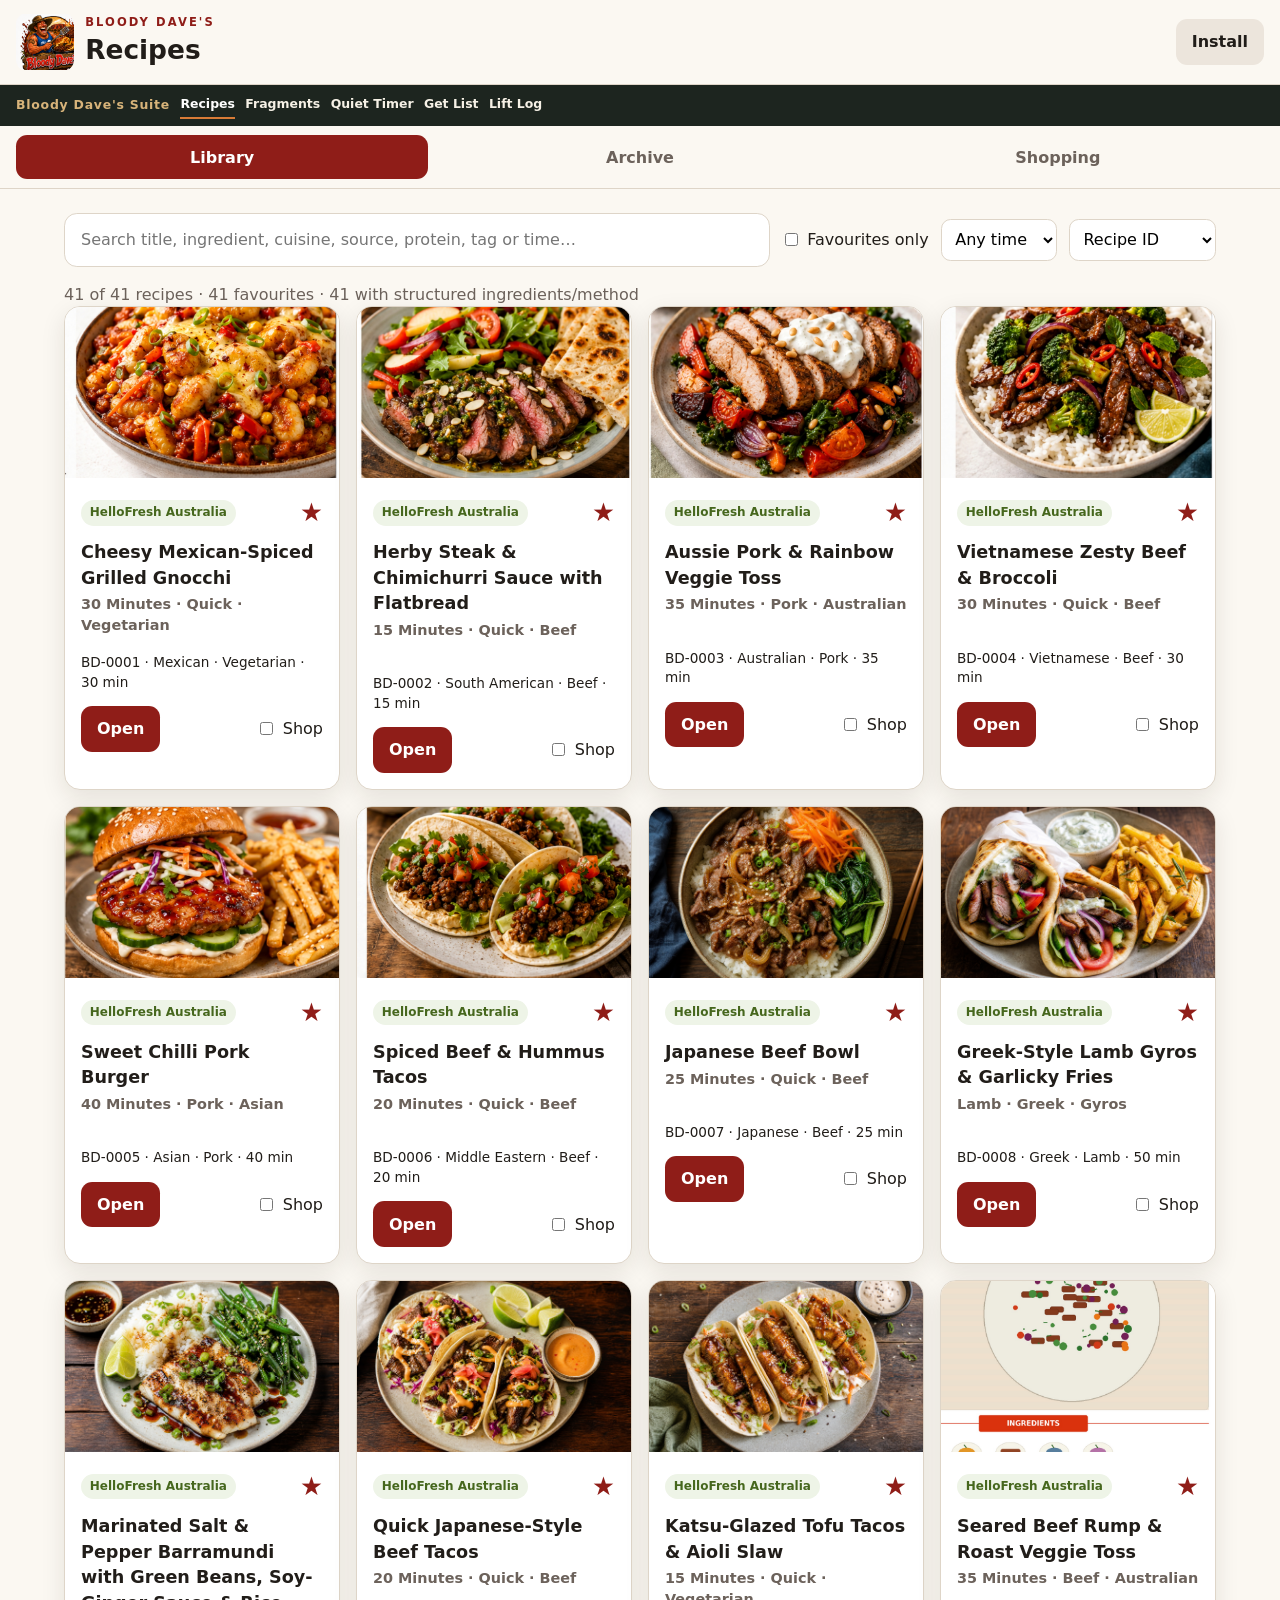
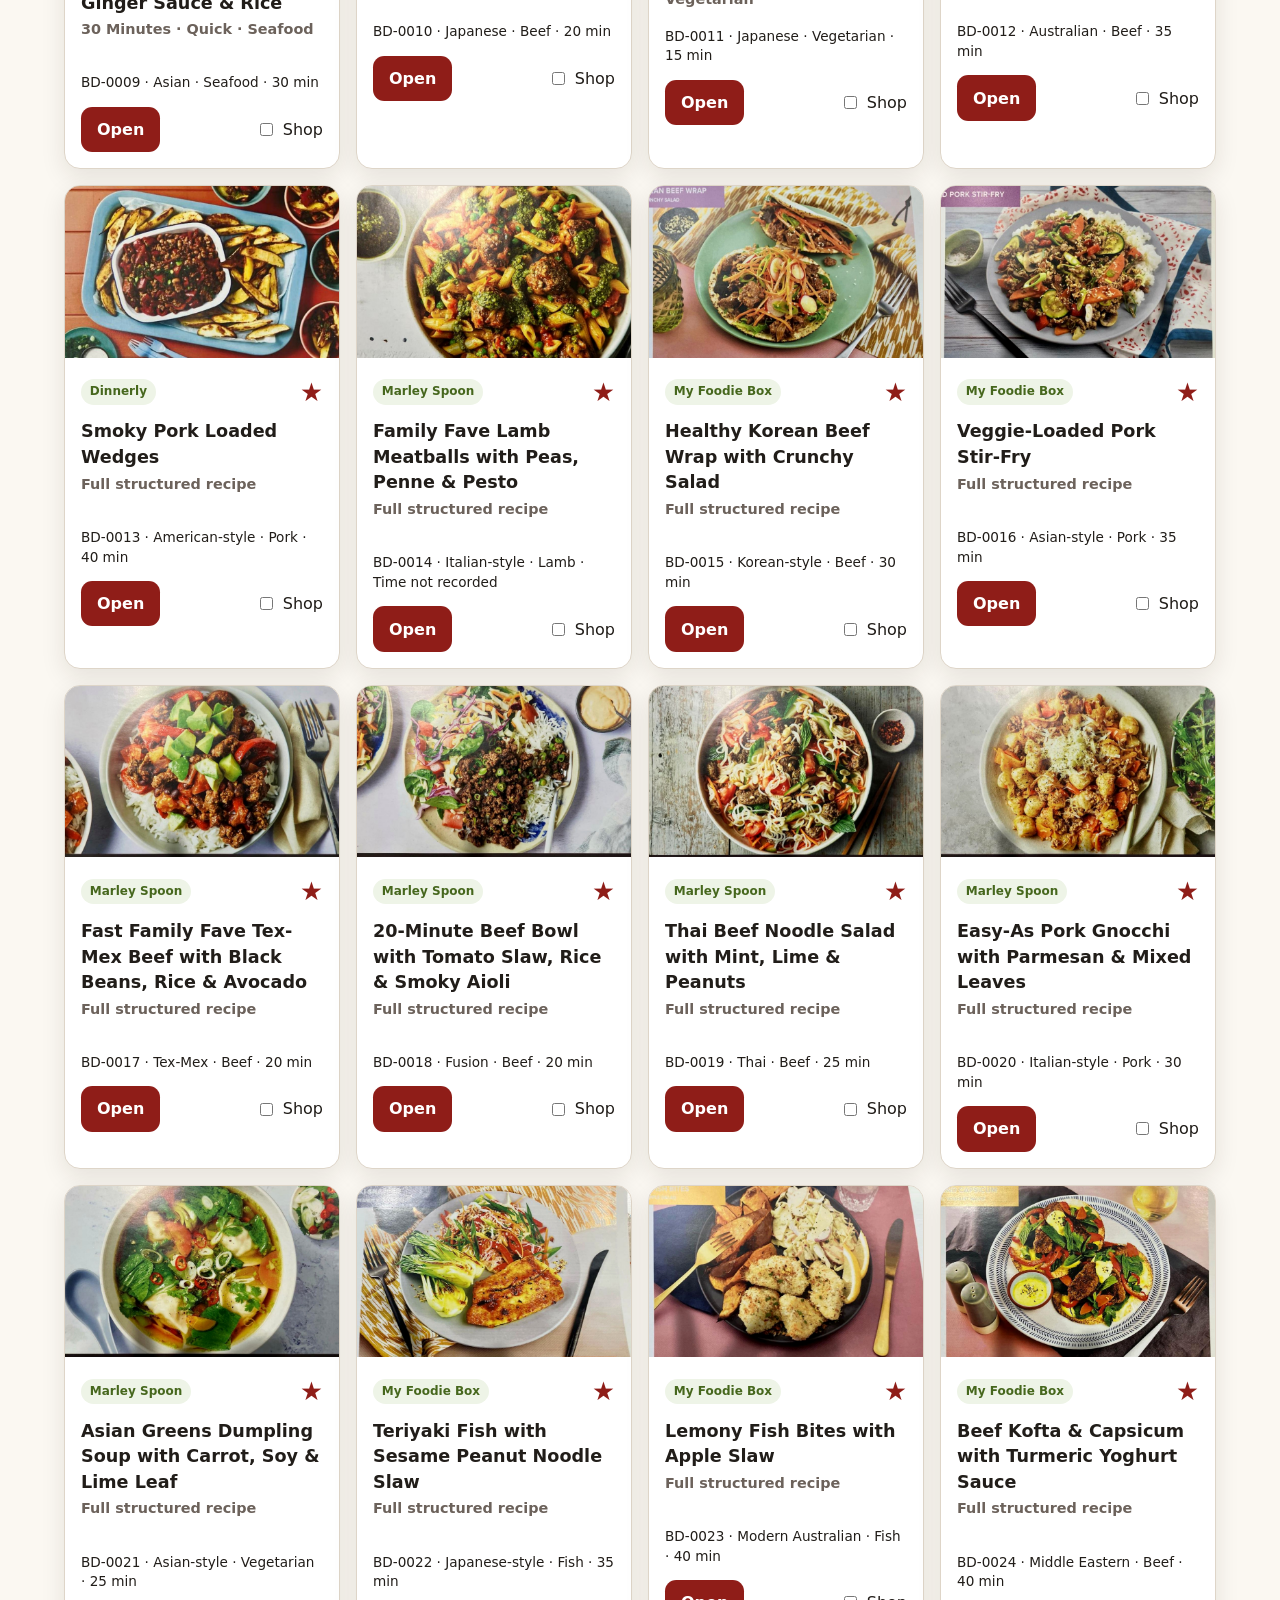
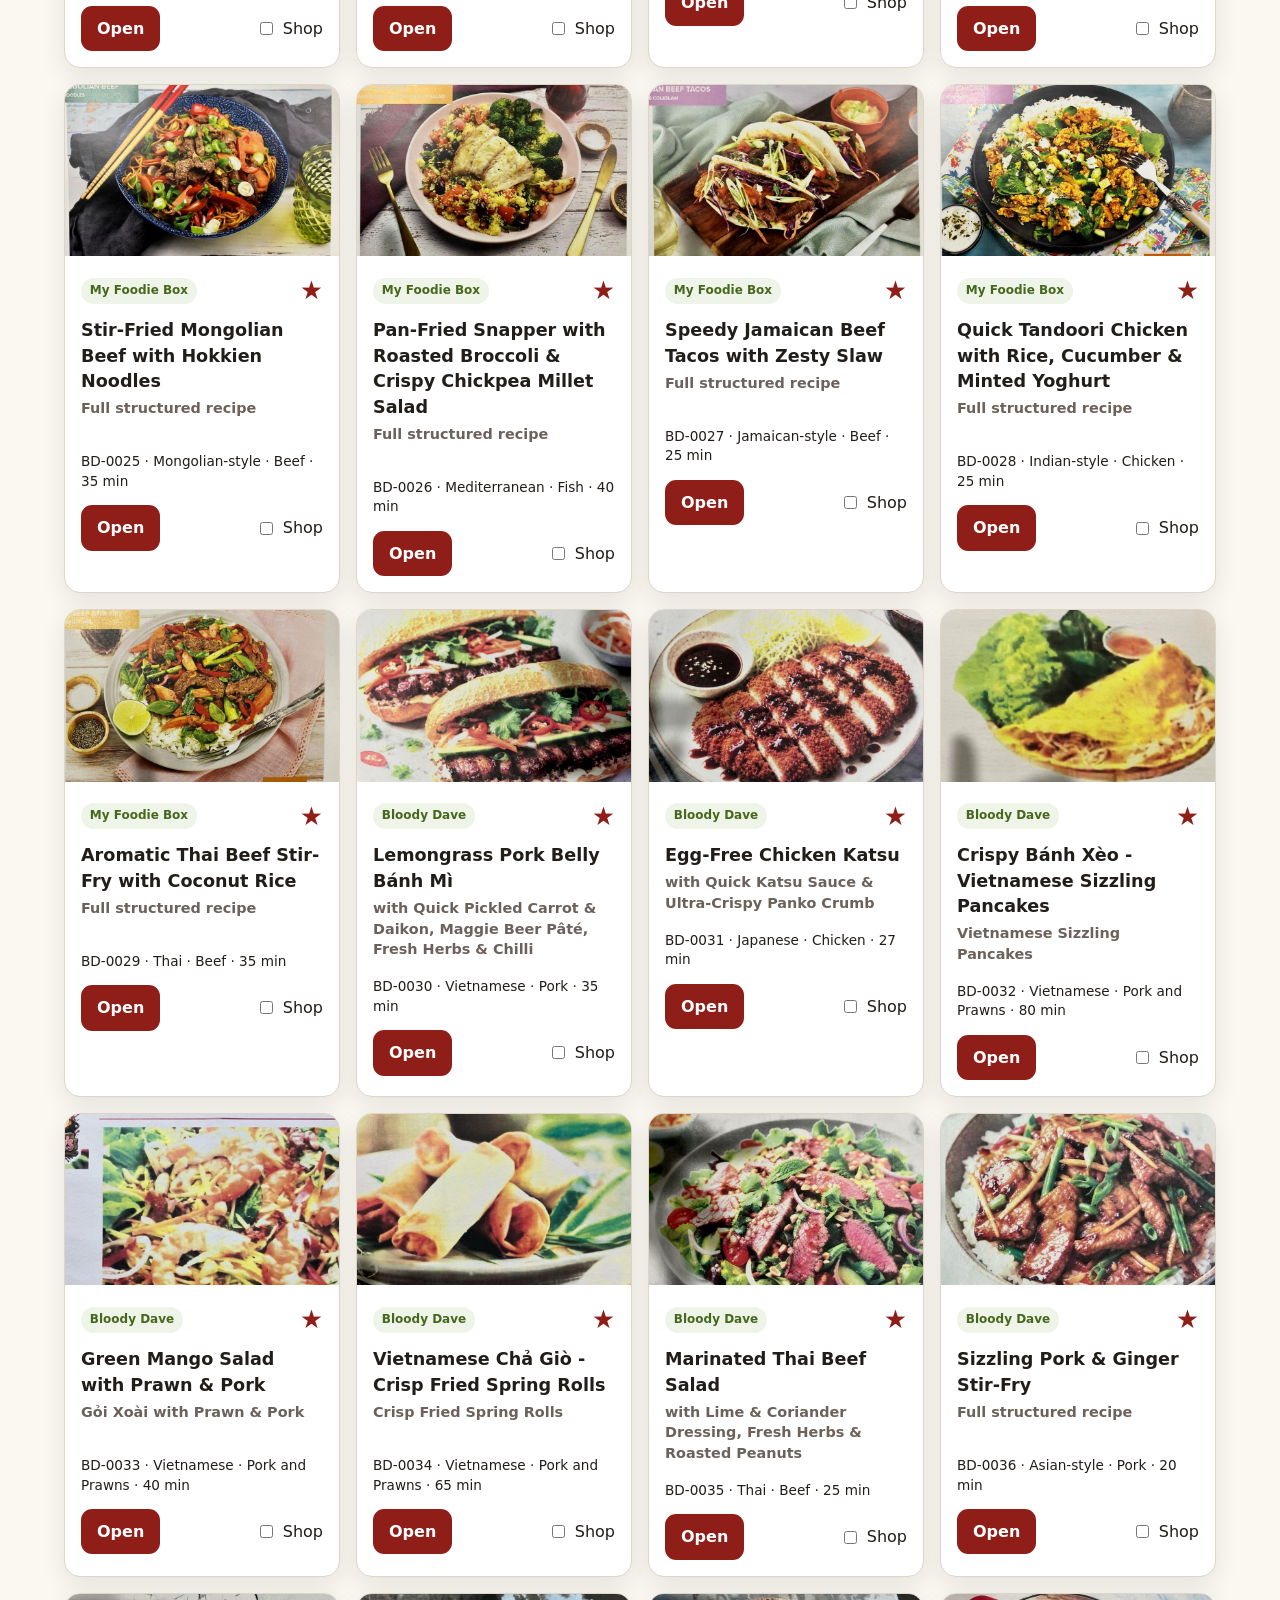
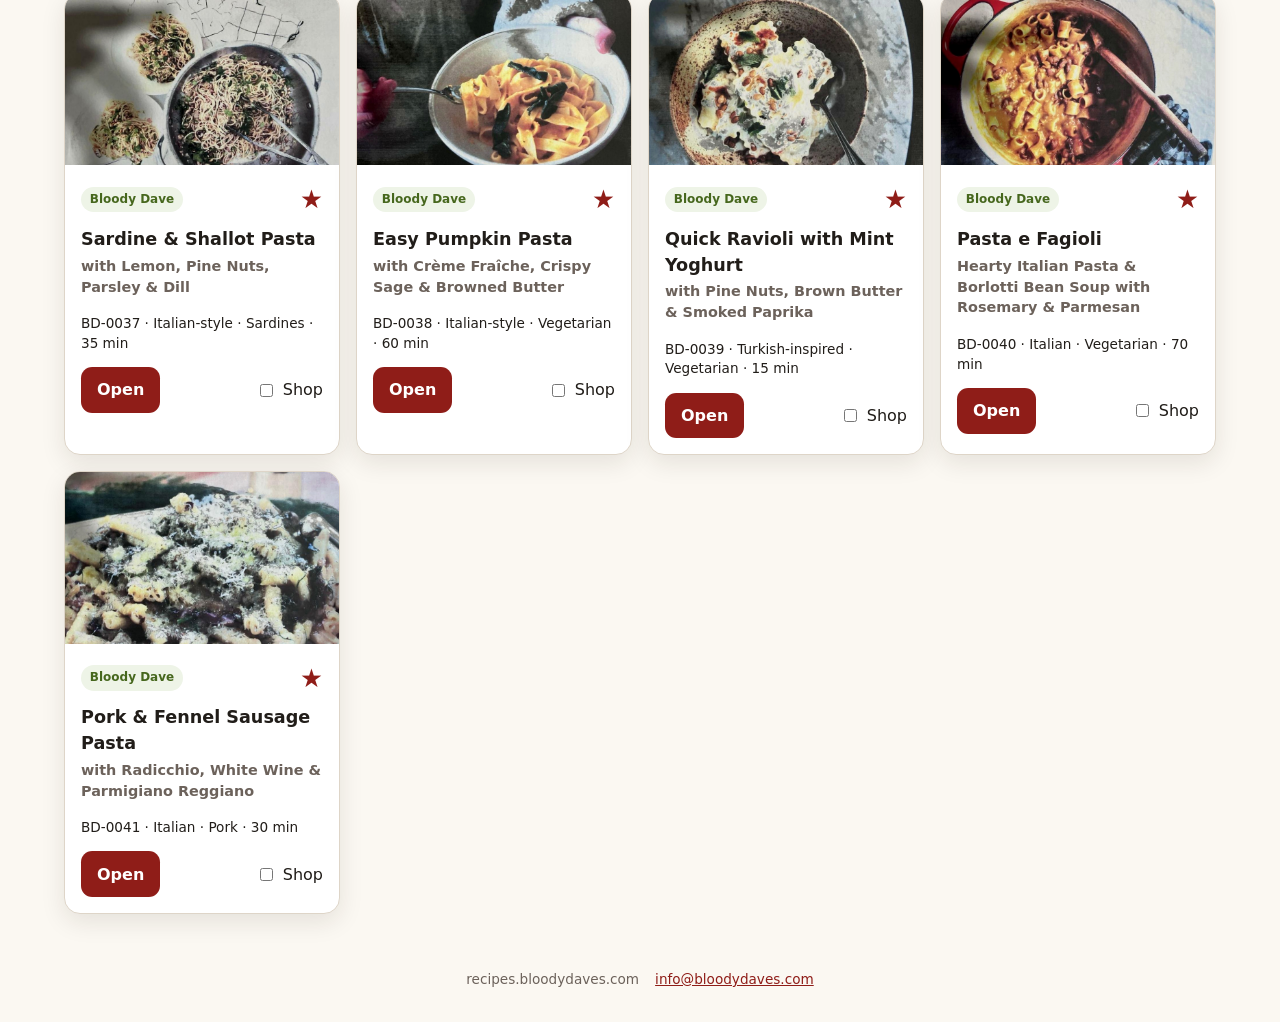
==== index.html @ 53bd7159 "feat: use canonical bloodydaves suite links" ====
<!doctype html>
<html lang="en-AU">
<head>
  <meta charset="utf-8">
  <meta name="viewport" content="width=device-width,initial-scale=1,viewport-fit=cover">
  <meta name="theme-color" content="#8f1d18">
  <meta name="description" content="Bloody Dave's installable offline recipe library and combined shopping list">
  <meta name="apple-mobile-web-app-capable" content="yes">
  <meta name="apple-mobile-web-app-status-bar-style" content="default">
  <meta name="apple-mobile-web-app-title" content="Bloody Dave's">
  <link rel="manifest" href="manifest.webmanifest">
  <link rel="icon" href="assets/icons/icon-192.png" type="image/png">
  <link rel="apple-touch-icon" href="assets/icons/icon-192.png">
  <link rel="stylesheet" href="styles.css">
  <title>Bloody Dave's Recipes</title>
</head>
<body>
<header class="app-header">
  <button id="backBtn" class="icon-button hidden" aria-label="Back to recipes">←</button>
  <div class="brand-lockup">
    <img class="brand-logo" src="assets/bloody_dave_logo.png" alt="Bloody Dave's">
    <div class="brand-block">
      <p class="eyebrow">BLOODY DAVE'S</p>
      <h1>Recipes</h1>
    </div>
  </div>
  <button id="installBtn" class="secondary">Install</button>
</header>
<nav class="suite-directory" aria-label="Bloody Dave's Suite"><span>Bloody Dave's Suite</span><a class="current" href="#">Recipes</a><a href="https://fragments.bloodydaves.com">Fragments</a><a href="https://timer.bloodydaves.com">Quiet Timer</a><a href="https://list.bloodydaves.com">Get List</a><a href="https://lift.bloodydaves.com">Lift Log</a></nav>
<nav id="mainTabs" class="tabs" aria-label="Main sections">
  <button data-view="library" class="active">Library</button>
  <button data-view="archive" id="archiveTab">Archive</button>
  <button data-view="shopping">Shopping <span id="shoppingCount"></span></button>
</nav>
<main>
  <section id="libraryView" class="view active">
    <div class="toolbar">
      <input id="librarySearch" type="search" placeholder="Search title, ingredient, cuisine, source, protein, tag or time…" autocomplete="off">
      <div class="toolbar-row">
        <label class="check-label"><input id="favouritesOnly" type="checkbox"> Favourites only</label>
        <select id="timeFilter" aria-label="Maximum total cooking time">
          <option value="">Any time</option>
          <option value="20">≤ 20 min</option>
          <option value="30">≤ 30 min</option>
          <option value="45">≤ 45 min</option>
          <option value="60">≤ 60 min</option>
          <option value="90">≤ 90 min</option>
        </select>
        <select id="sortOrder" aria-label="Sort recipes">
          <option value="id">Recipe ID</option>
          <option value="title">Title</option>
          <option value="time">Cooking time</option>
          <option value="source">Source</option>
        </select>
      </div>
    </div>
    <div id="dataWarning" class="warning hidden"></div>
    <div id="libraryStatus" class="status" aria-live="polite"></div>
    <div id="libraryGrid" class="recipe-grid"></div>
  </section>

  <section id="archiveView" class="view">
    <div class="toolbar">
      <input id="archiveSearch" type="search" placeholder="Search optional offline archive…" autocomplete="off">
    </div>
    <div id="archiveStatus" class="status" aria-live="polite"></div>
    <div id="archiveActions" class="panel archive-actions hidden">
      <div><strong><span id="archiveSelectionCount">0</span> selected for promotion</strong><br><small>Promotions are stored on this device and exported for permanent addition to recipes.json.</small></div>
      <div class="button-row"><button id="promoteSelected">Promote selected</button><button id="clearArchiveSelection" class="secondary">Clear</button></div>
    </div>
    <div id="archiveGrid" class="recipe-grid"></div>
  </section>

  <section id="shoppingView" class="view">
    <div class="panel">
      <div class="panel-heading">
        <div><h2>Combined shopping list</h2><p class="subtle">Every item can be marked Have or Need. Pantry items default to Have but can be switched to Need.</p></div>
        <button id="clearSelection" class="secondary">Clear recipes</button>
      </div>
      <div id="selectedRecipes"></div>
      <div class="shopping-actions">
        <button id="printNeed">Print Need list</button>
        <button id="exportNeed" class="secondary">Export text</button>
        <button id="resetStatuses" class="secondary">Reset Have/Need</button>
      </div>
    </div>
    <div class="shopping-columns">
      <section><h3>Need</h3><div id="needList"></div></section>
      <section><h3>Have</h3><div id="haveList"></div></section>
      <section><h3>Pantry</h3><div id="pantryList"></div></section>
    </div>
  </section>

  <section id="detailView" class="view detail-view">
    <article id="recipeDetail"></article>
  </section>
</main>
<footer class="app-footer"><span>recipes.bloodydaves.com</span><a href="mailto:info@bloodydaves.com">info@bloodydaves.com</a></footer>

<dialog id="installDialog">
  <form method="dialog">
    <div class="dialog-heading"><h2>Install Bloody Dave's Recipes</h2><button class="icon-button" value="close" aria-label="Close">×</button></div>
    <div id="installInstructions"></div>
    <button value="close">Done</button>
  </form>
</dialog>

<template id="recipeCardTemplate">
  <article class="recipe-card">
    <button class="card-open-area open" aria-label="Open recipe">
      <div class="card-image-wrap">
        <img class="card-image hidden" alt="" loading="lazy">
        <div class="card-placeholder"><span class="placeholder-protein"></span><strong class="placeholder-mark"></strong></div>
      </div>
    </button>
    <div class="card-body">
      <div class="card-topline"><span class="pill source"></span><button class="favourite" aria-label="Toggle favourite">☆</button></div>
      <button class="text-open open"><h2 class="title"></h2><p class="subtitle"></p></button>
      <p class="meta"></p>
      <div class="card-actions"><button class="open">Open</button><label class="check-label"><input type="checkbox" class="select-recipe"> Shop</label></div>
    </div>
  </article>
</template>
<script type="module" src="app.js"></script>
</body>
</html>
---- styles.css ----
:root{
  --red:#8f1d18;--red2:#b52a21;--green:#668f2f;--green-dark:#46671d;
  --ink:#211d19;--muted:#6c625b;--paper:#fbf8f2;--line:#ded5c8;--white:#fff;
  --warn:#fff4d6;--warn-line:#d49b13;--soft:#f2ece4;--shadow:0 8px 24px rgba(42,28,18,.10)
}
*{box-sizing:border-box}
html{scroll-behavior:smooth}
body{margin:0;font:16px/1.45 system-ui,-apple-system,BlinkMacSystemFont,"Segoe UI",sans-serif;color:var(--ink);background:var(--paper)}
button,input,select{font:inherit}
button{border:0;border-radius:.7rem;background:var(--red);color:#fff;padding:.7rem 1rem;font-weight:750;cursor:pointer}
button:hover{filter:brightness(.96)}
button:focus-visible,input:focus-visible,select:focus-visible{outline:3px solid rgba(143,29,24,.25);outline-offset:2px}
.secondary{background:#ece5dc;color:var(--ink)}
.icon-button{background:transparent;color:var(--ink);font-size:1.5rem;padding:.4rem .8rem;margin-right:.35rem}
.hidden{display:none!important}
.subtle,.status,small{color:var(--muted)}
.app-header{position:sticky;top:0;z-index:10;display:flex;align-items:center;justify-content:space-between;min-height:72px;padding:.8rem max(1rem,env(safe-area-inset-left));background:rgba(251,248,242,.96);border-bottom:1px solid var(--line);backdrop-filter:blur(10px)}
.brand-lockup{display:flex;align-items:center;gap:.7rem;flex:1;min-width:0}.brand-logo{width:58px;height:58px;object-fit:contain;flex:0 0 auto;border-radius:.7rem}.brand-block{min-width:0}
h1{margin:0;font-size:1.65rem}.eyebrow{margin:0;color:var(--red);font-size:.72rem;font-weight:900;letter-spacing:.18em}
.tabs{position:sticky;top:72px;z-index:9;display:grid;grid-template-columns:repeat(3,1fr);gap:.35rem;padding:.55rem 1rem;background:var(--paper);border-bottom:1px solid var(--line)}
.tabs button{background:transparent;color:var(--muted);padding:.65rem .3rem}.tabs button.active{background:var(--red);color:#fff}
.view{display:none;padding:1rem;max-width:1200px;margin:auto}.view.active{display:block}
.toolbar{display:grid;gap:.7rem;margin-bottom:1rem}.toolbar input[type=search]{width:100%;padding:.9rem 1rem;border:1px solid var(--line);border-radius:.8rem;background:#fff}
.toolbar-row{display:flex;gap:.75rem;justify-content:flex-end;align-items:center;flex-wrap:wrap}.toolbar-row select{padding:.6rem;border:1px solid var(--line);border-radius:.6rem;background:#fff}.check-label{display:inline-flex;align-items:center;gap:.4rem;white-space:nowrap}
.warning{padding:.8rem 1rem;margin:0 0 1rem;background:var(--warn);border-left:4px solid var(--warn-line);border-radius:.4rem}
.recipe-grid{display:grid;grid-template-columns:repeat(auto-fill,minmax(260px,1fr));gap:1rem}.recipe-card{overflow:hidden;border:1px solid var(--line);border-radius:1rem;background:#fff;box-shadow:var(--shadow)}
.card-open-area,.text-open{display:block;width:100%;padding:0;background:transparent;color:inherit;text-align:left;border-radius:0}.card-image-wrap{position:relative;aspect-ratio:16/10;background:linear-gradient(135deg,#f3e4d8,#e8d5c2);overflow:hidden}.card-image{width:100%;height:100%;object-fit:cover}.card-placeholder{position:absolute;inset:0;display:flex;flex-direction:column;align-items:center;justify-content:center;padding:1.1rem;text-align:center;background:radial-gradient(circle at 65% 25%,rgba(255,255,255,.8),transparent 35%),linear-gradient(135deg,#f3e4d8,#dfc5ad)}.placeholder-mark{display:grid;place-items:center;width:4.2rem;height:4.2rem;border-radius:50%;background:var(--red);color:#fff;font-size:1.7rem;box-shadow:0 5px 14px rgba(0,0,0,.14)}.placeholder-protein{margin-bottom:.6rem;color:var(--red);font-size:.78rem;font-weight:900;letter-spacing:.12em;text-transform:uppercase}
.card-body{padding:1rem}.card-topline{display:flex;justify-content:space-between;align-items:center;gap:.5rem}.pill{display:inline-block;max-width:80%;overflow:hidden;text-overflow:ellipsis;white-space:nowrap;padding:.25rem .55rem;border-radius:999px;background:#eef4e7;color:var(--green-dark);font-size:.75rem;font-weight:800}.favourite{background:transparent;color:var(--red);padding:0;font-size:1.6rem}.favourite.on{color:var(--red)}.title{font-size:1.1rem;margin:.55rem 0 .2rem}.subtitle{color:var(--muted);font-size:.9rem;min-height:2.6em;margin:.2rem 0}.meta{font-size:.85rem}.card-actions{display:flex;justify-content:space-between;align-items:center;margin-top:.8rem}
.panel{background:#fff;border:1px solid var(--line);border-radius:1rem;padding:1rem}.panel-heading{display:flex;justify-content:space-between;gap:1rem;align-items:flex-start}.panel-heading h2{margin:0}.shopping-actions,.button-row{display:flex;gap:.6rem;flex-wrap:wrap;margin-top:1rem}.shopping-columns{display:grid;gap:1rem;margin-top:1rem}.shopping-columns section{background:#fff;border:1px solid var(--line);border-radius:1rem;padding:1rem}.shopping-item{display:grid;grid-template-columns:1fr auto;gap:.65rem;align-items:start;padding:.65rem 0;border-bottom:1px solid #eee}.shopping-item:last-child{border-bottom:0}.shopping-item-main b{display:block}.status-toggle{display:inline-flex;border:1px solid var(--line);border-radius:.55rem;overflow:hidden}.status-toggle button{min-width:3.8rem;padding:.4rem .55rem;border-radius:0;background:#f4efe9;color:var(--muted);font-size:.78rem}.status-toggle button.active.need{background:var(--red);color:#fff}.status-toggle button.active.have{background:var(--green);color:#fff}.pantry-tag{display:inline-block;margin-left:.35rem;padding:.08rem .35rem;border-radius:999px;background:#f7e6b7;color:#6b4d00;font-size:.7rem;font-weight:800}.selected-chip{display:inline-flex;gap:.35rem;margin:.25rem;padding:.35rem .6rem;border-radius:999px;background:var(--soft)}
.archive-actions{display:flex;justify-content:space-between;align-items:center;gap:1rem;margin-bottom:1rem}.archive-actions .button-row{margin-top:0}
.detail-view{padding-top:0}.detail-view article{overflow:hidden;background:#fff;border:1px solid var(--line);border-radius:1rem;box-shadow:var(--shadow)}.detail-hero{width:100%;max-height:470px;aspect-ratio:16/8;object-fit:cover;background:#eee}.detail-hero-placeholder{display:flex;align-items:center;justify-content:center;min-height:240px;padding:2rem;background:radial-gradient(circle at 65% 25%,rgba(255,255,255,.8),transparent 35%),linear-gradient(135deg,#f3e4d8,#dfc5ad);text-align:center}.detail-hero-placeholder span{display:block;color:var(--red);font-weight:900;letter-spacing:.12em;text-transform:uppercase}.detail-hero-placeholder strong{display:block;margin-top:.5rem;font-size:clamp(1.5rem,5vw,3rem)}.detail-body{padding:1.2rem}.detail-title-row{display:flex;gap:1rem;align-items:flex-start;justify-content:space-between}.detail-title-row h2{font-size:clamp(1.6rem,4vw,2.5rem);margin:.5rem 0 .25rem}.detail-favourite{white-space:nowrap;background:var(--soft);color:var(--red)}.detail-meta{display:flex;gap:.6rem;flex-wrap:wrap;margin:1rem 0}.detail-meta>*{padding:.4rem .6rem;background:#f7f3ed;border-radius:.45rem}.tag-row{display:flex;gap:.4rem;flex-wrap:wrap;margin:.7rem 0}.tag{padding:.2rem .45rem;border-radius:999px;background:#f3eee7;color:var(--muted);font-size:.75rem}.detail-grid{display:grid;gap:1.5rem}.ingredient-columns{display:grid;gap:1rem}.ingredients{padding-left:1.25rem}.ingredients li{margin-bottom:.45rem}.ingredients li span{font-weight:700}.method li{margin-bottom:.9rem}.archive-note,.data-note{padding:.8rem;background:#fff6df;border-left:4px solid #e2a536;margin:1rem 0}.markdown-reference{border-top:1px solid var(--line);margin-top:1.5rem;padding-top:1rem}.markdown-reference code{background:#f1ece5;padding:.1rem .3rem;border-radius:.25rem}.markdown-reference h2,.markdown-reference h3,.markdown-reference h4,.markdown-reference h5{margin-top:1.25rem}.markdown-reference p{overflow-wrap:anywhere}.source-image-reference{padding:.65rem .8rem;background:#f7f3ed;border-left:3px solid var(--line)}.empty{color:var(--muted);font-style:italic}a{color:var(--red)}
.app-footer{display:flex;justify-content:center;gap:1rem;flex-wrap:wrap;padding:2rem 1rem calc(2rem + env(safe-area-inset-bottom));color:var(--muted);font-size:.85rem}.app-footer a{color:var(--red)}
dialog{width:min(560px,calc(100% - 2rem));border:0;border-radius:1rem;box-shadow:0 24px 80px rgba(0,0,0,.28);padding:0}dialog::backdrop{background:rgba(25,18,13,.55)}dialog form{padding:1.25rem}.dialog-heading{display:flex;justify-content:space-between;align-items:start}.dialog-heading h2{margin-top:0}
@media(min-width:760px){.shopping-columns{grid-template-columns:repeat(3,1fr)}.view{padding:1.5rem}.toolbar{grid-template-columns:1fr auto;align-items:center}.detail-grid{grid-template-columns:minmax(260px,.8fr) minmax(380px,1.2fr)}.ingredient-columns{grid-template-columns:1fr 1fr}}
@media(max-width:650px){.app-header{min-height:68px;padding-top:.45rem;padding-bottom:.45rem}.brand-lockup{gap:.5rem}.brand-logo{width:50px;height:50px}.brand-block h1{font-size:1.35rem}.brand-block .eyebrow{font-size:.62rem;letter-spacing:.14em}.tabs{top:68px}.panel-heading,.detail-title-row,.archive-actions{align-items:stretch;flex-direction:column}.detail-favourite{align-self:flex-start}.shopping-actions{flex-direction:column}.subtitle{min-height:0}.toolbar-row{justify-content:stretch}.toolbar-row select{flex:1;min-width:130px}.archive-actions .button-row{margin-top:.5rem}.shopping-item{grid-template-columns:1fr}.status-toggle{justify-self:start}}
@media print{
  .app-header,.tabs,.toolbar,.shopping-actions,#selectedRecipes,#dataWarning,.app-footer,.shopping-columns section:nth-child(2),.shopping-columns section:nth-child(3){display:none!important}
  body{background:#fff}.view{display:none!important}#shoppingView{display:block!important}.shopping-columns{display:block}.shopping-columns section{border:0;padding:0}.panel{border:0;padding:0}.panel-heading button,.panel-heading p{display:none}.shopping-item{display:block;font-size:12pt}.status-toggle,.shopping-item small{display:none}.pantry-tag{border:1px solid #999;background:#fff;color:#000}
}

/* Build 5: printable recipe cards */
.recipe-card-pdf-actions{display:flex;align-items:center;gap:.75rem;flex-wrap:wrap;margin:1rem 0 1.25rem}
.button-link{display:inline-block;border-radius:.7rem;background:var(--red);color:#fff!important;padding:.7rem 1rem;font-weight:750;text-decoration:none}
.button-link:hover{filter:brightness(.96)}

/* Build 6: canonical Bloody Dave branding */

/* Bloody Dave's public suite directory */
.suite-directory{position:sticky;top:72px;z-index:9;display:flex;gap:.65rem;align-items:center;overflow-x:auto;padding:.48rem 1rem;background:#1d251f;color:#f6f1e6;font-size:.78rem;white-space:nowrap;scrollbar-width:none}.suite-directory::-webkit-scrollbar{display:none}.suite-directory span{color:#d8b47a;font-weight:900;letter-spacing:.06em}.suite-directory a{color:#f6f1e6;text-decoration:none;font-weight:750;padding:.2rem 0;border-bottom:2px solid transparent}.suite-directory a:hover,.suite-directory a.current{border-color:#d87b36;color:#fff}.tabs{top:112px}@media(max-width:650px){.suite-directory{top:68px}.tabs{top:108px}}
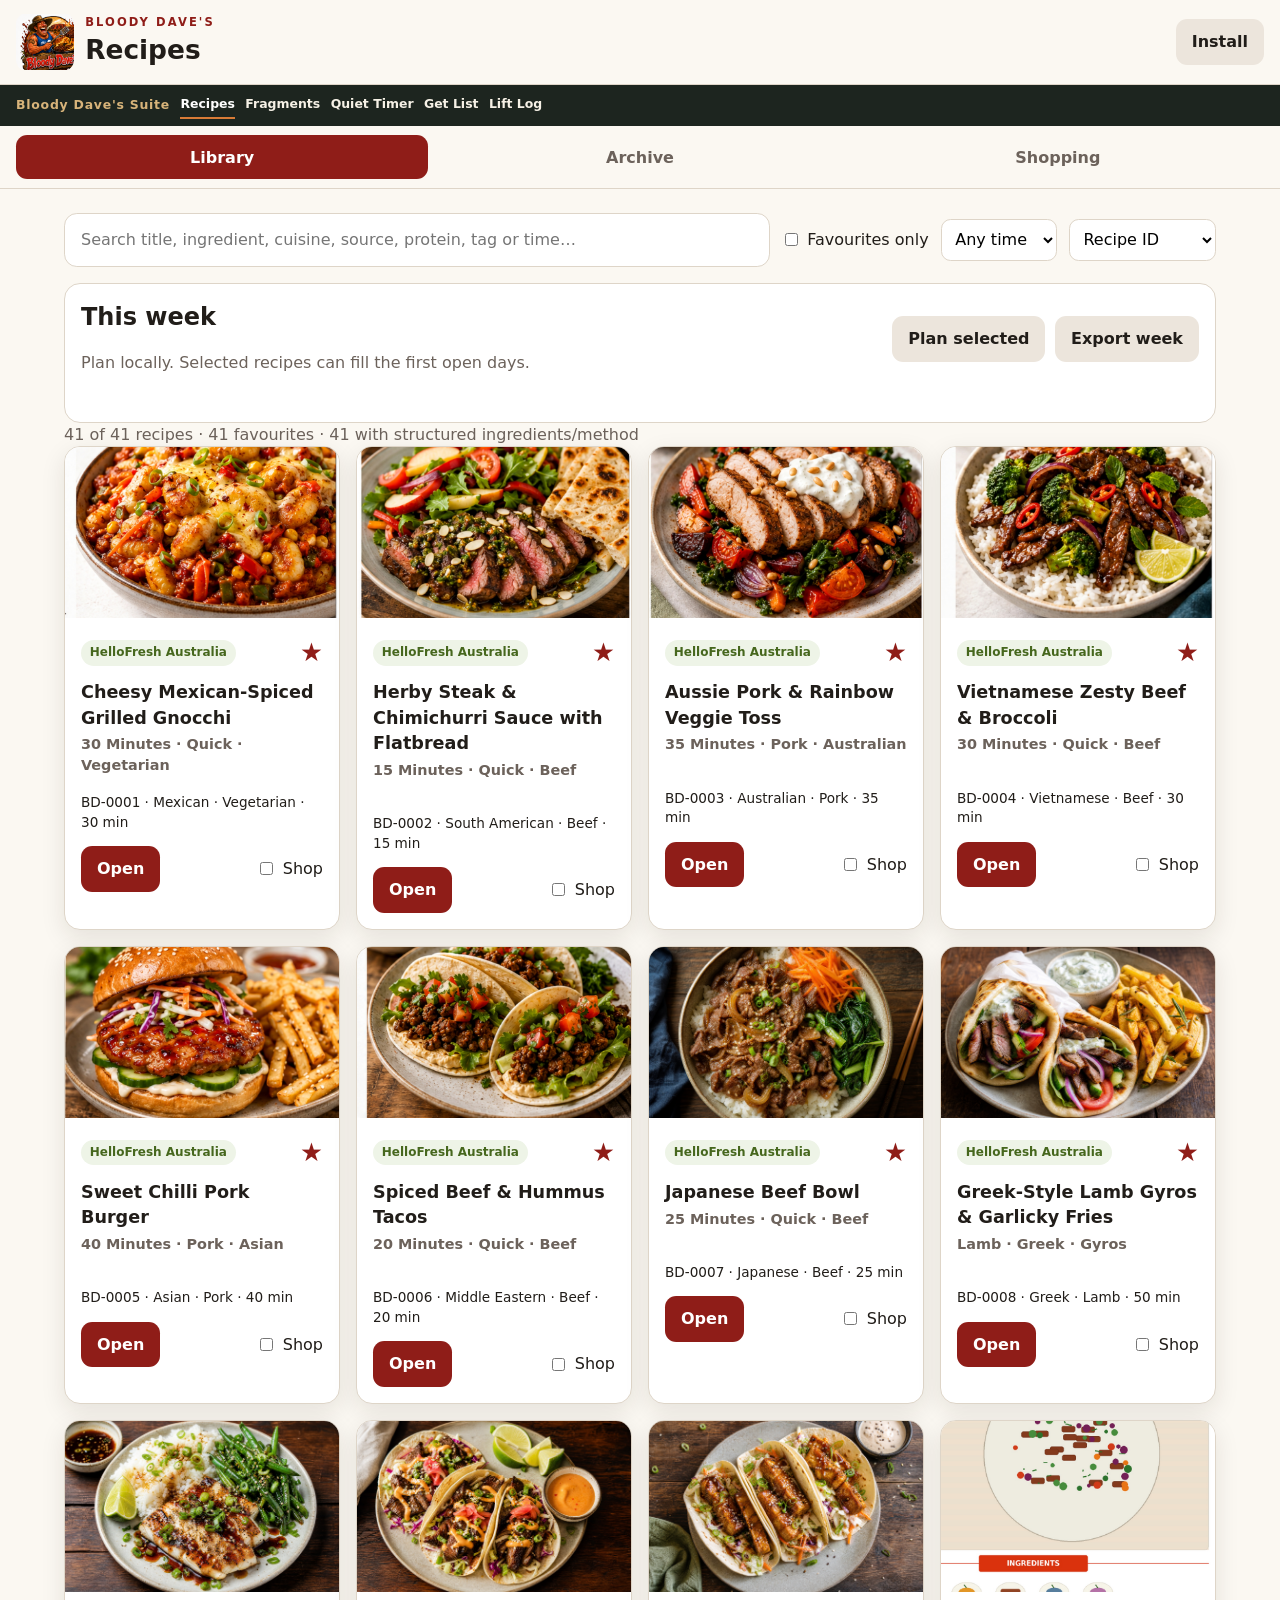
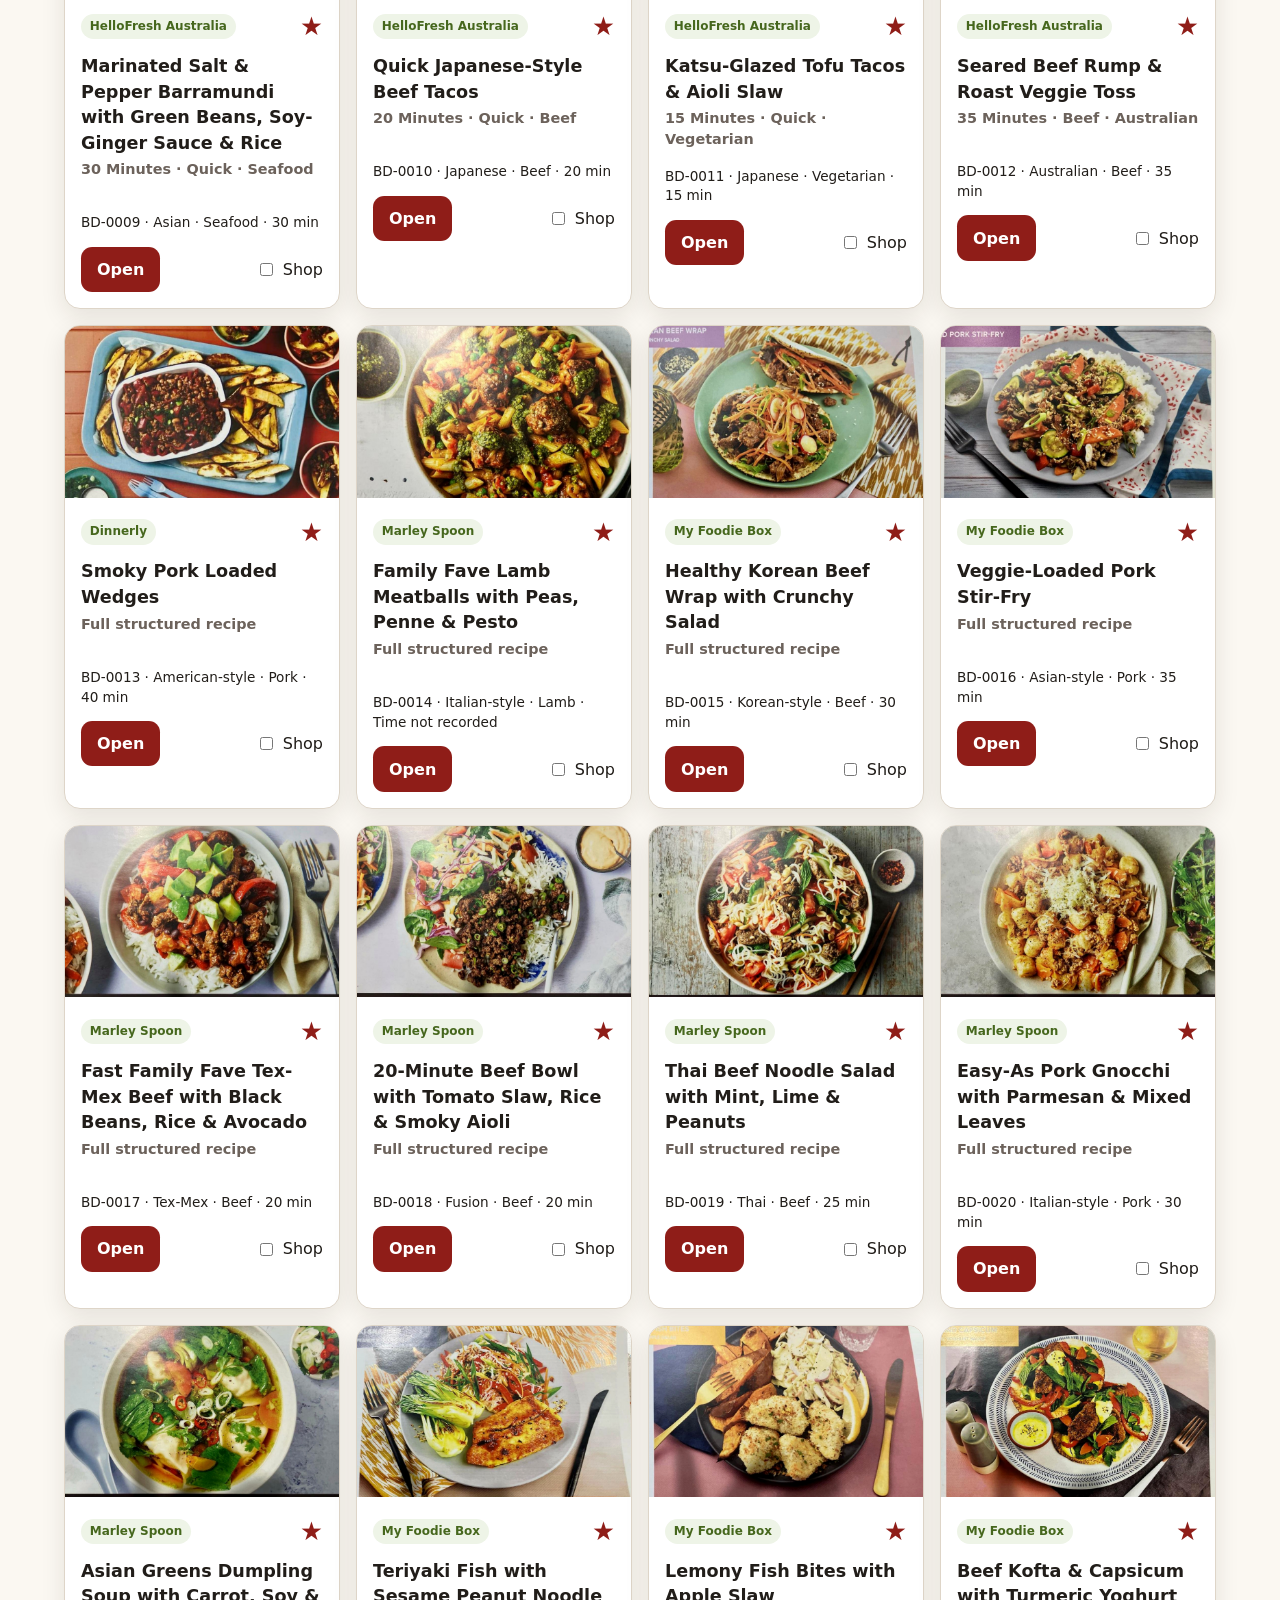
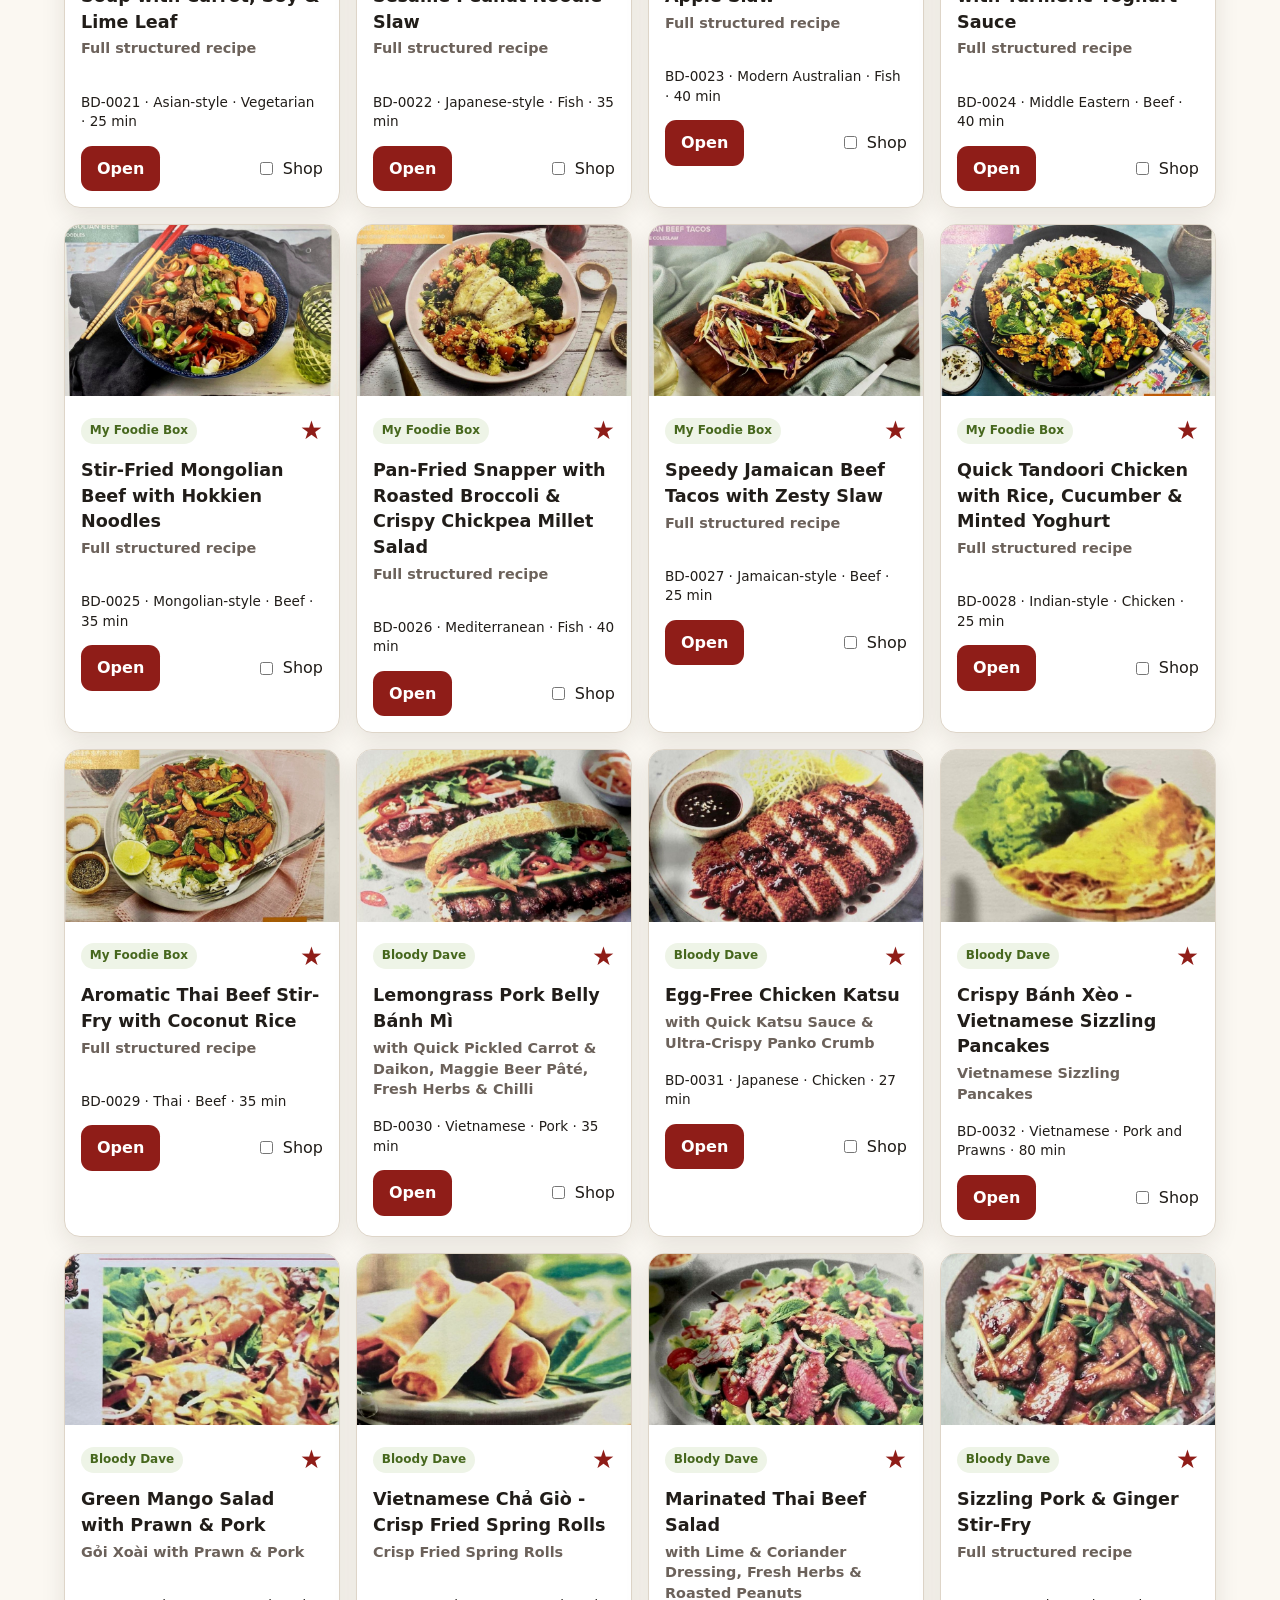
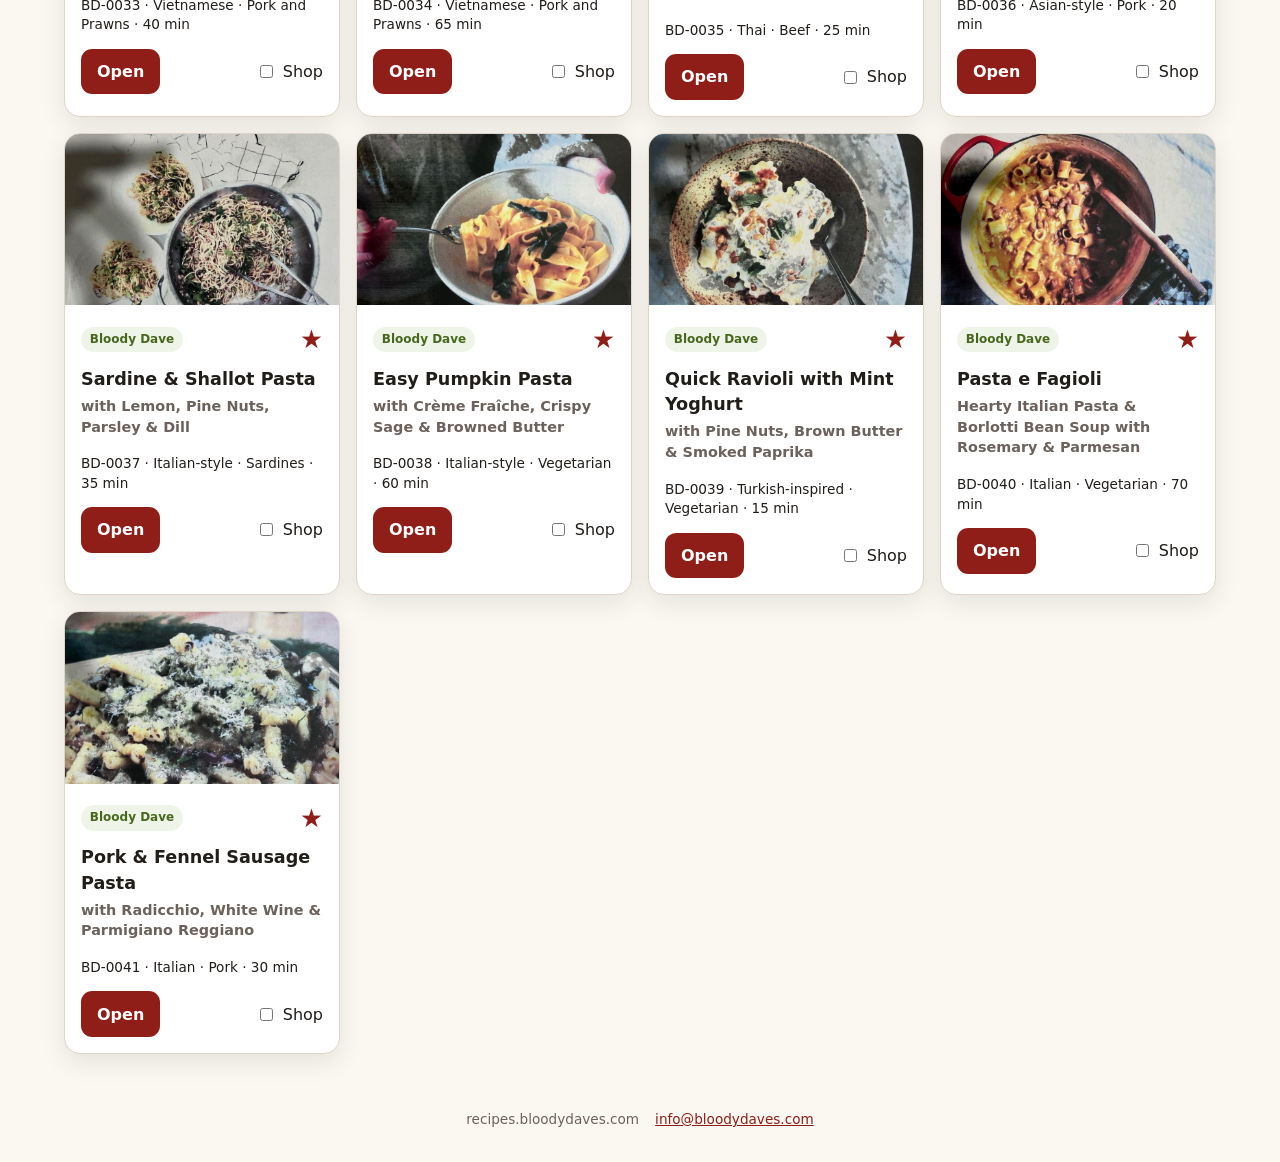
==== commit 864e7629: "feat: add weekly planning and Get List hand-off" ====
--- a/index.html
+++ b/index.html
@@ -55,6 +55,7 @@
       </div>
     </div>
     <div id="dataWarning" class="warning hidden"></div>
+    <section class="panel meal-plan" aria-labelledby="mealPlanTitle"><div class="panel-heading"><div><h2 id="mealPlanTitle">This week</h2><p class="subtle">Plan locally. Selected recipes can fill the first open days.</p></div><div class="button-row"><button id="addSelectedToWeek" class="secondary">Plan selected</button><button id="exportWeek" class="secondary">Export week</button></div></div><p id="weekPlanStatus" class="status" aria-live="polite"></p><div id="weekPlan" class="week-plan-grid"></div></section>
     <div id="libraryStatus" class="status" aria-live="polite"></div>
     <div id="libraryGrid" class="recipe-grid"></div>
   </section>
@@ -81,6 +82,7 @@
       <div class="shopping-actions">
         <button id="printNeed">Print Need list</button>
         <button id="exportNeed" class="secondary">Export text</button>
+        <button id="exportGetListTransfer" class="secondary">Send to Get List</button>
         <button id="resetStatuses" class="secondary">Reset Have/Need</button>
       </div>
     </div>
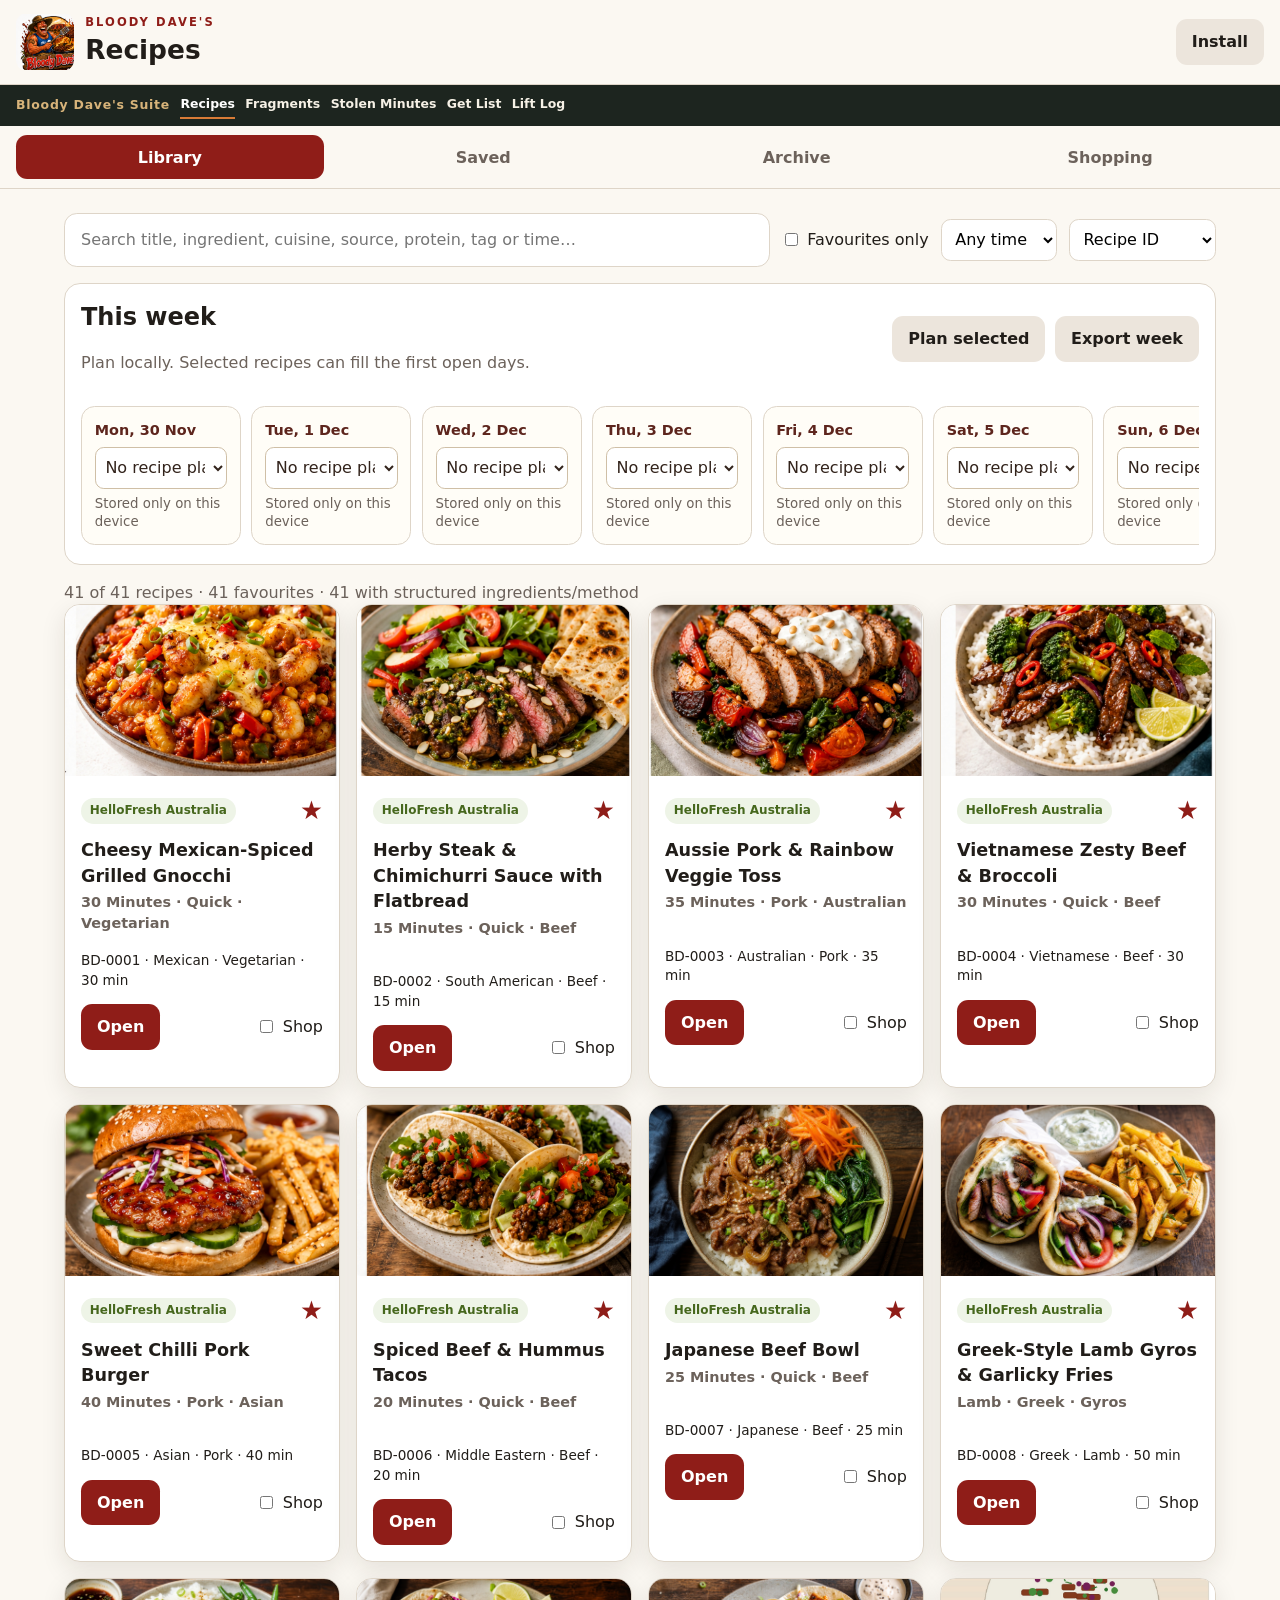
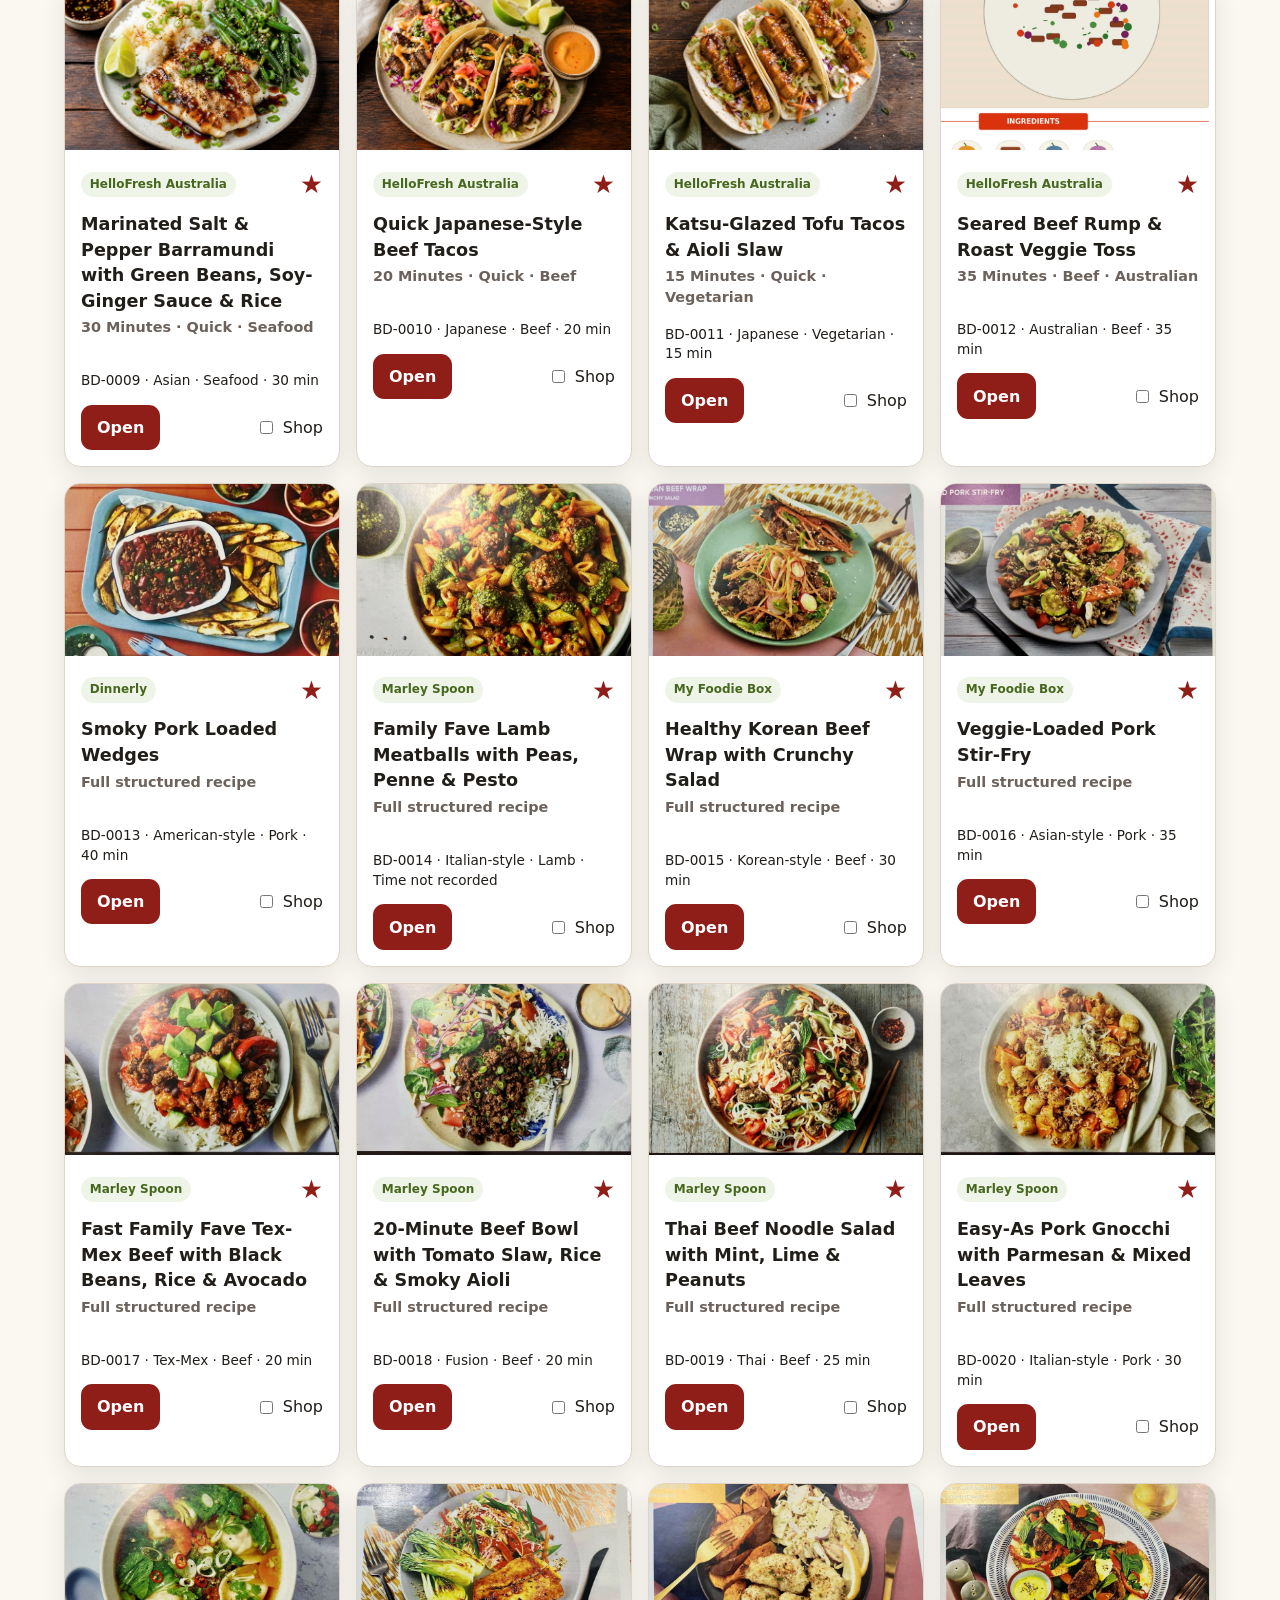
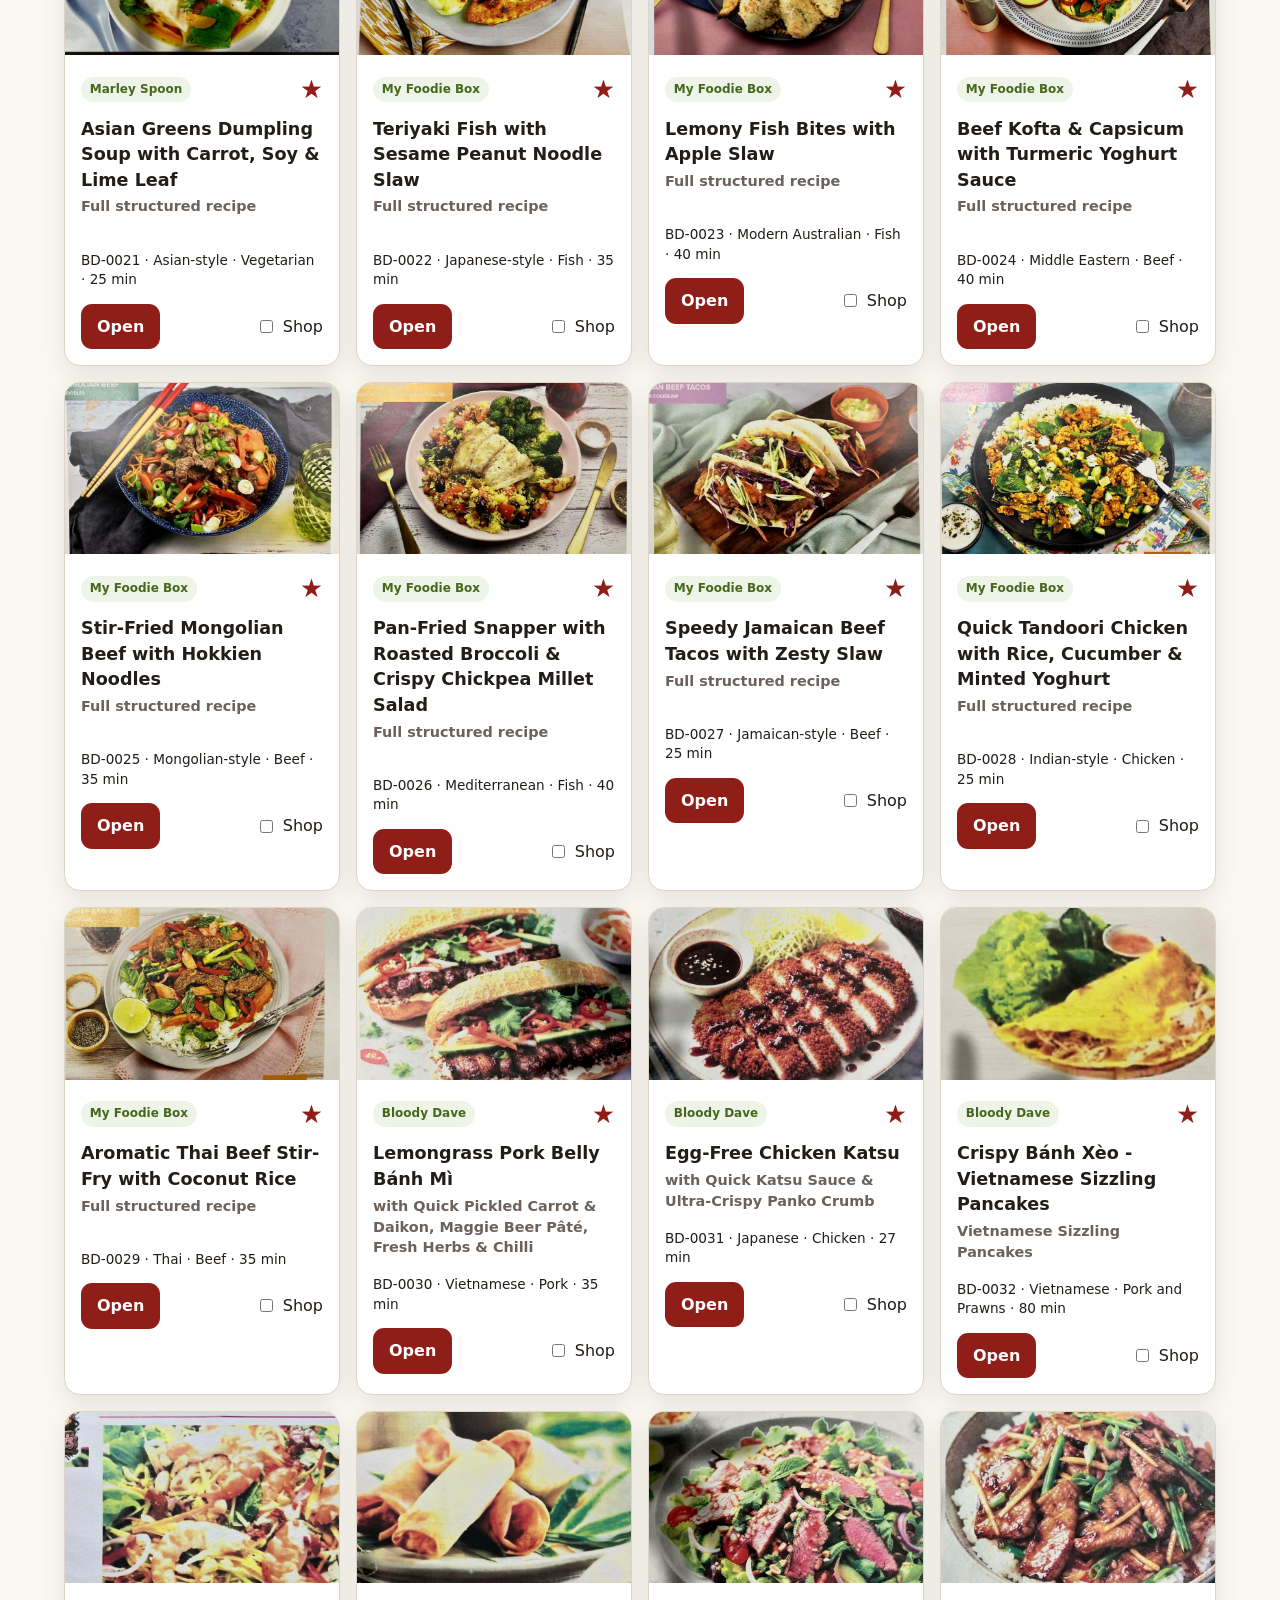
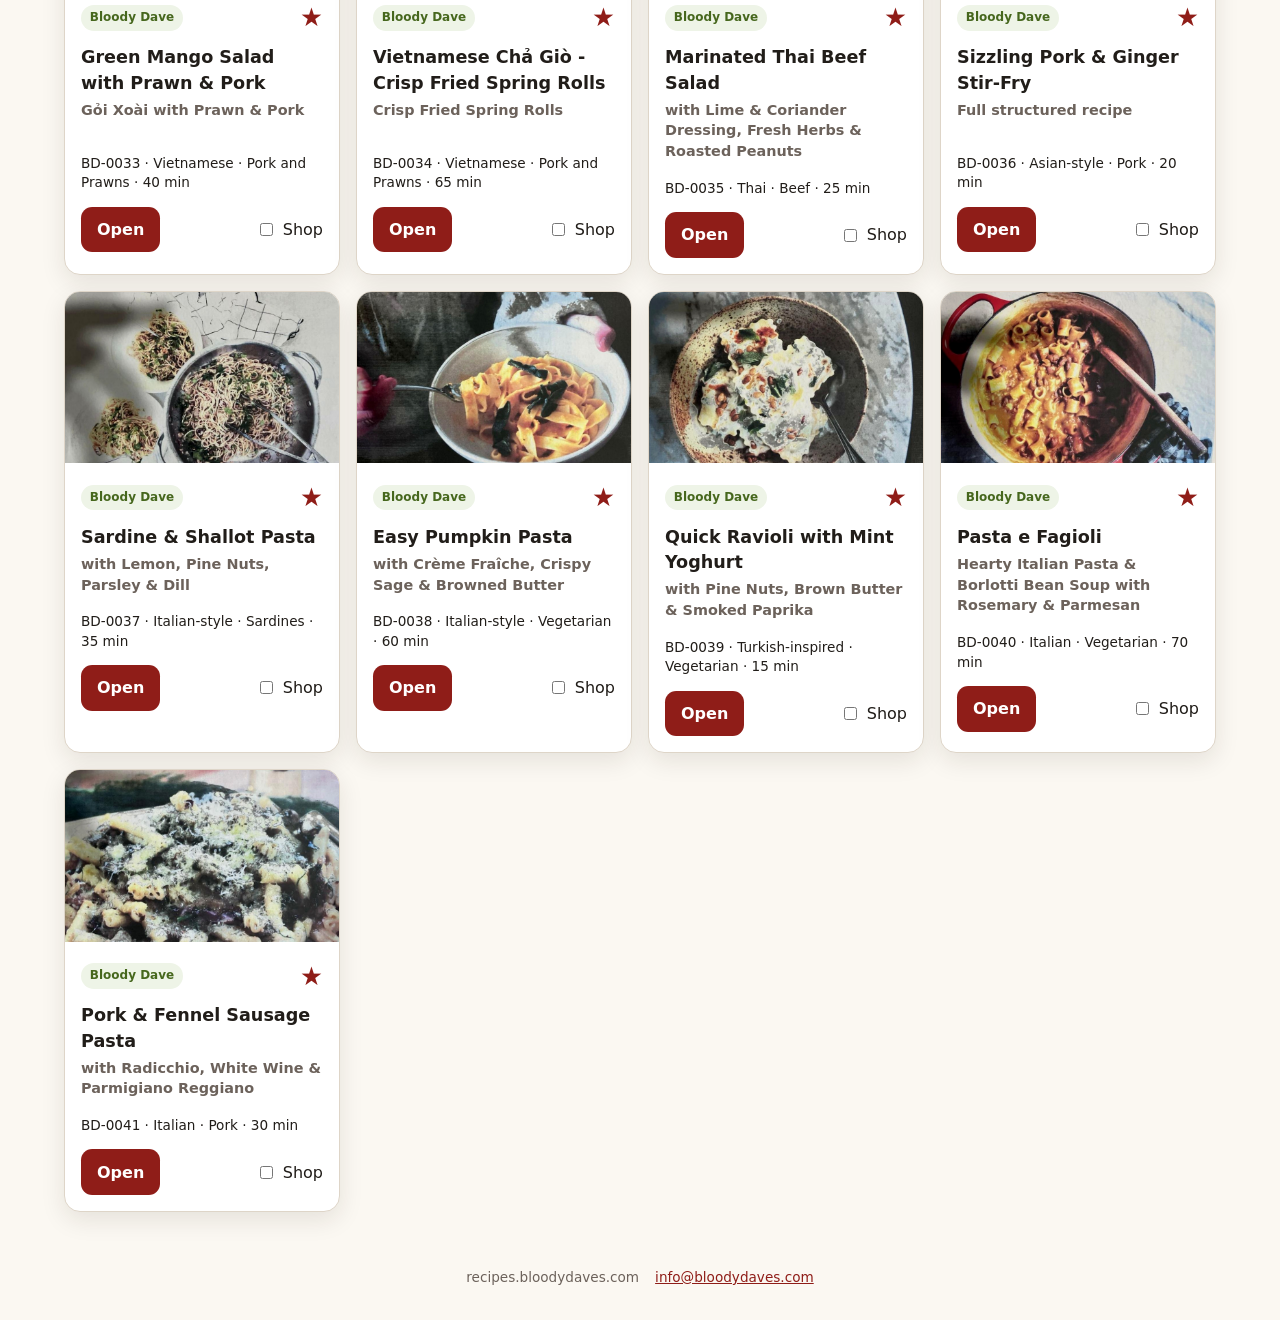
==== commit 702eb72f: "Fold Pocket Cookbook into Recipes" ====
--- a/index.html
+++ b/index.html
@@ -26,12 +26,13 @@
   </div>
   <button id="installBtn" class="secondary">Install</button>
 </header>
-<nav class="suite-directory" aria-label="Bloody Dave's Suite"><span>Bloody Dave's Suite</span><a class="current" href="#">Recipes</a><a href="https://fragments.bloodydaves.com">Fragments</a><a href="https://timer.bloodydaves.com">Quiet Timer</a><a href="https://list.bloodydaves.com">Get List</a><a href="https://lift.bloodydaves.com">Lift Log</a></nav>
-<nav id="mainTabs" class="tabs" aria-label="Main sections">
-  <button data-view="library" class="active">Library</button>
-  <button data-view="archive" id="archiveTab">Archive</button>
-  <button data-view="shopping">Shopping <span id="shoppingCount"></span></button>
-</nav>
+<nav class="suite-directory" aria-label="Bloody Dave's Suite"><span>Bloody Dave's Suite</span><a class="current" href="#">Recipes</a><a href="https://fragments.hope-johnstone.com">Fragments</a><a href="https://timer.bloodydaves.com">Stolen Minutes</a><a href="https://list.bloodydaves.com">Get List</a><a href="https://lift.bloodydaves.com">Lift Log</a></nav>
+  <nav id="mainTabs" class="tabs" aria-label="Main sections">
+    <button data-view="library" class="active">Library</button>
+    <button data-view="saved">Saved</button>
+    <button data-view="archive" id="archiveTab">Archive</button>
+    <button data-view="shopping">Shopping <span id="shoppingCount"></span></button>
+  </nav>
 <main>
   <section id="libraryView" class="view active">
     <div class="toolbar">
@@ -70,6 +71,16 @@
       <div class="button-row"><button id="promoteSelected">Promote selected</button><button id="clearArchiveSelection" class="secondary">Clear</button></div>
     </div>
     <div id="archiveGrid" class="recipe-grid"></div>
+  </section>
+
+  <section id="savedView" class="view">
+    <section class="panel saved-recipes-panel" aria-labelledby="savedRecipeFormTitle">
+      <div class="panel-heading"><div><h2 id="savedRecipeFormTitle">Keep a recipe link</h2><p class="subtle">Links, tags and notes you want close at hand. They stay on this device.</p></div></div>
+      <form id="savedRecipeForm" class="saved-recipe-form"><input id="savedRecipeId" type="hidden"><label>Recipe name<input id="savedRecipeTitle" required maxlength="160" placeholder="What is it called?"></label><label>Source link<input id="savedRecipeUrl" type="url" maxlength="1000" placeholder="https://..."></label><label>Tags<input id="savedRecipeTags" maxlength="400" placeholder="For example: weeknight, pasta"></label><label class="saved-recipe-notes-field">Notes<textarea id="savedRecipeNotes" rows="4" maxlength="4000" placeholder="What caught your eye, or what would you change?"></textarea></label><div class="button-row"><button>Keep recipe</button><button id="cancelSavedRecipe" class="secondary" type="button">Clear</button></div></form>
+    </section>
+    <div class="toolbar saved-recipes-toolbar"><input id="savedRecipeSearch" type="search" placeholder="Search saved recipe links, tags or notes…" autocomplete="off"><div class="toolbar-row"><button id="exportSavedRecipes" class="secondary" type="button">Export saved recipes</button><label class="import-file secondary">Import Pocket Cookbook<input id="importSavedRecipes" type="file" accept="application/json,.json"></label></div></div>
+    <p id="savedRecipeStatus" class="status" aria-live="polite"></p>
+    <section id="savedRecipeGrid" class="recipe-grid" aria-label="Saved recipes"></section>
   </section>
 
   <section id="shoppingView" class="view">
--- a/styles.css
+++ b/styles.css
@@ -47,3 +47,10 @@
 
 /* Bloody Dave's public suite directory */
 .suite-directory{position:sticky;top:72px;z-index:9;display:flex;gap:.65rem;align-items:center;overflow-x:auto;padding:.48rem 1rem;background:#1d251f;color:#f6f1e6;font-size:.78rem;white-space:nowrap;scrollbar-width:none}.suite-directory::-webkit-scrollbar{display:none}.suite-directory span{color:#d8b47a;font-weight:900;letter-spacing:.06em}.suite-directory a{color:#f6f1e6;text-decoration:none;font-weight:750;padding:.2rem 0;border-bottom:2px solid transparent}.suite-directory a:hover,.suite-directory a.current{border-color:#d87b36;color:#fff}.tabs{top:112px}@media(max-width:650px){.suite-directory{top:68px}.tabs{top:108px}}
+
+/* Local weekly planning */
+.meal-plan{margin:0 0 1rem}.week-plan-grid{display:grid;grid-template-columns:repeat(7,minmax(10rem,1fr));gap:.65rem;overflow-x:auto;padding-bottom:.2rem}.week-day{display:grid;gap:.4rem;min-width:10rem;padding:.8rem;border:1px solid var(--line);border-radius:.85rem;background:#fffdf7}.week-day strong{font-size:.9rem;color:#5d251d}.week-day select{width:100%;min-height:2.6rem;padding:.35rem;border:1px solid #cfbfa6;border-radius:.55rem;color:#32231b;background:#fff}.week-day small{line-height:1.35;min-height:2.5em}.detail-actions{display:flex;flex-wrap:wrap;gap:.5rem;justify-content:flex-end}@media(max-width:720px){.week-plan-grid{grid-template-columns:repeat(7,13rem)}.detail-actions{justify-content:flex-start}}
+
+/* Saved recipes folded in from Pocket Cookbook */
+.tabs{grid-template-columns:repeat(4,1fr)}
+.saved-recipe-form{display:grid;gap:.75rem;margin-top:1rem}.saved-recipe-form label{display:grid;gap:.35rem;font-weight:700}.saved-recipe-form input,.saved-recipe-form textarea{width:100%;padding:.75rem;border:1px solid var(--line);border-radius:.7rem;background:#fff;color:var(--ink);font:inherit}.saved-recipe-form textarea{resize:vertical}.saved-recipe-notes-field{grid-column:1/-1}.saved-recipes-toolbar{margin-top:1rem}.import-file{position:relative;display:inline-flex;align-items:center;border:0;border-radius:.7rem;padding:.7rem 1rem;font-weight:750;cursor:pointer}.import-file input{position:absolute;inset:0;opacity:0;cursor:pointer}.saved-recipe-source{display:inline-block;margin:.2rem 0 .7rem;font-weight:750}.saved-recipe-notes{white-space:pre-wrap;overflow-wrap:anywhere;margin:.8rem 0}.saved-recipe-card .card-actions{justify-content:flex-start;gap:.6rem}.saved-recipe-card small{display:block;margin-top:.8rem}@media(min-width:760px){.saved-recipe-form{grid-template-columns:1fr 1fr}.saved-recipe-form .button-row{grid-column:1/-1}}
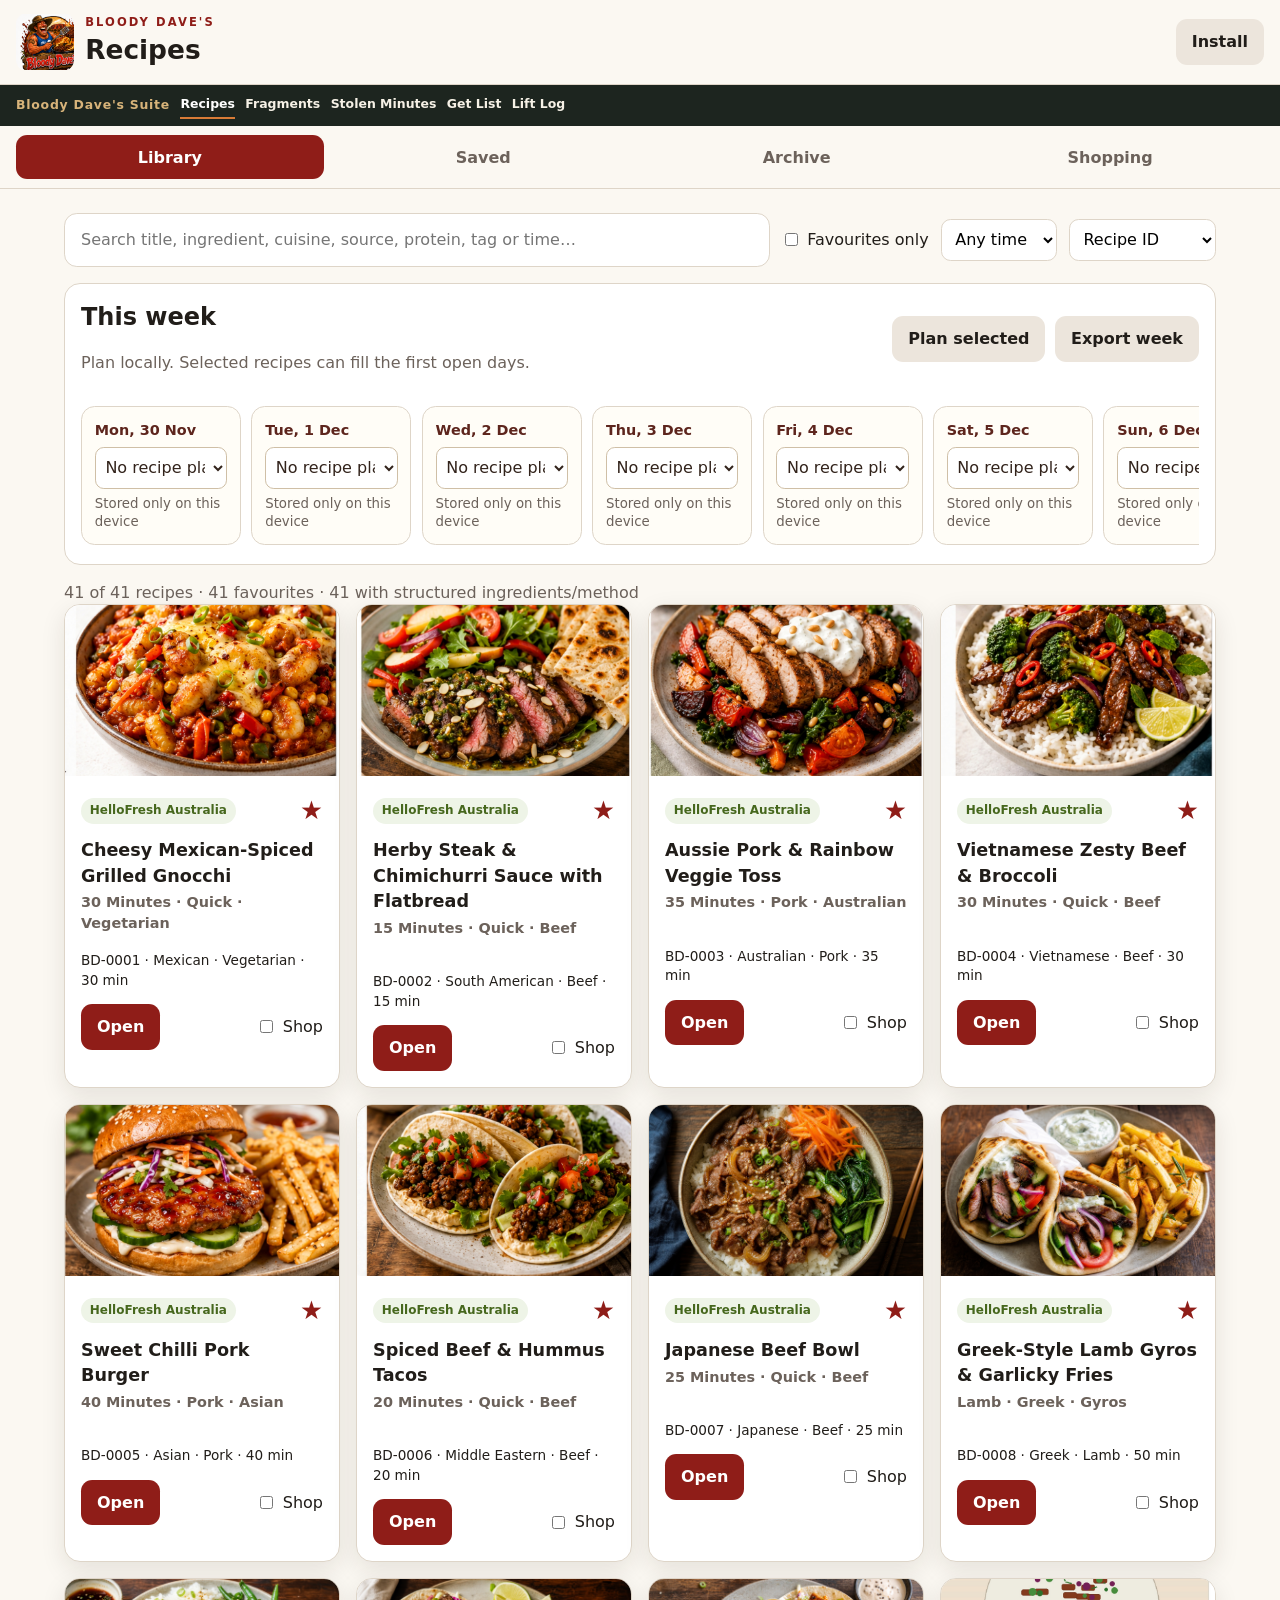
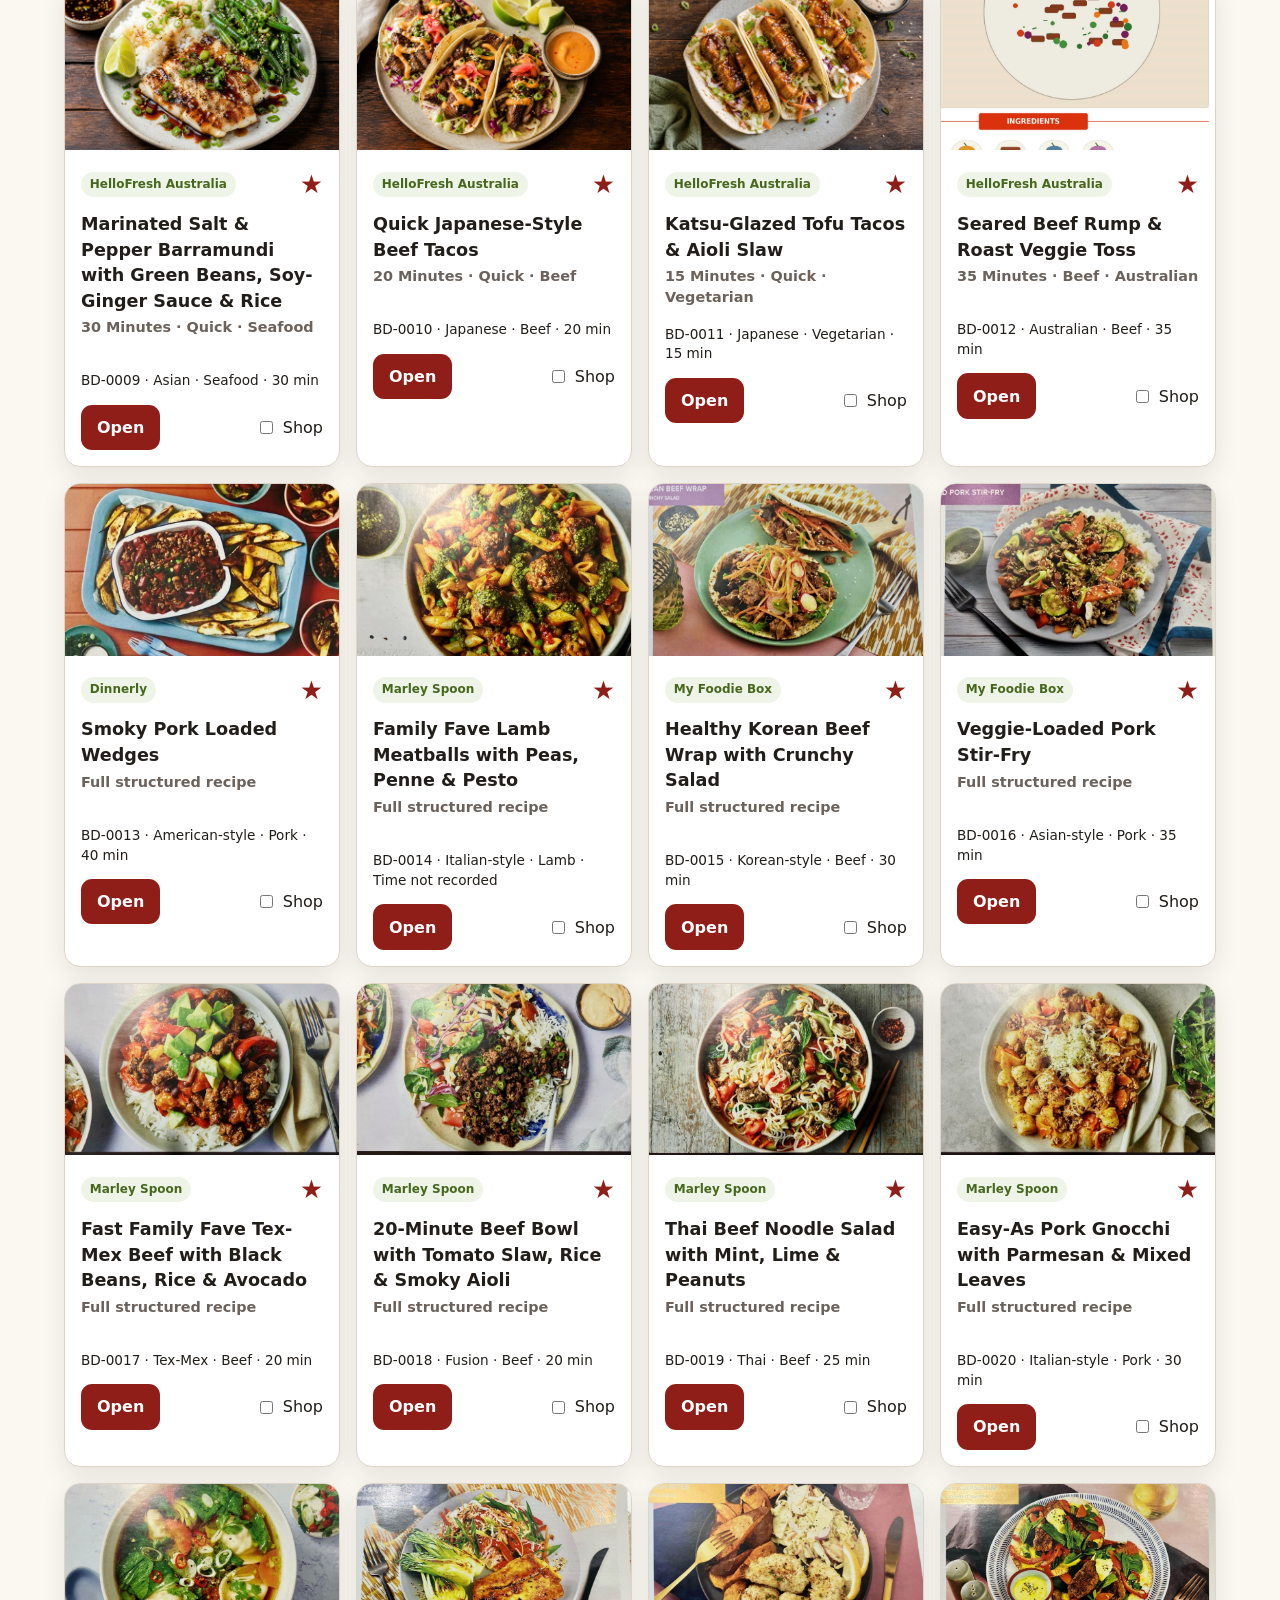
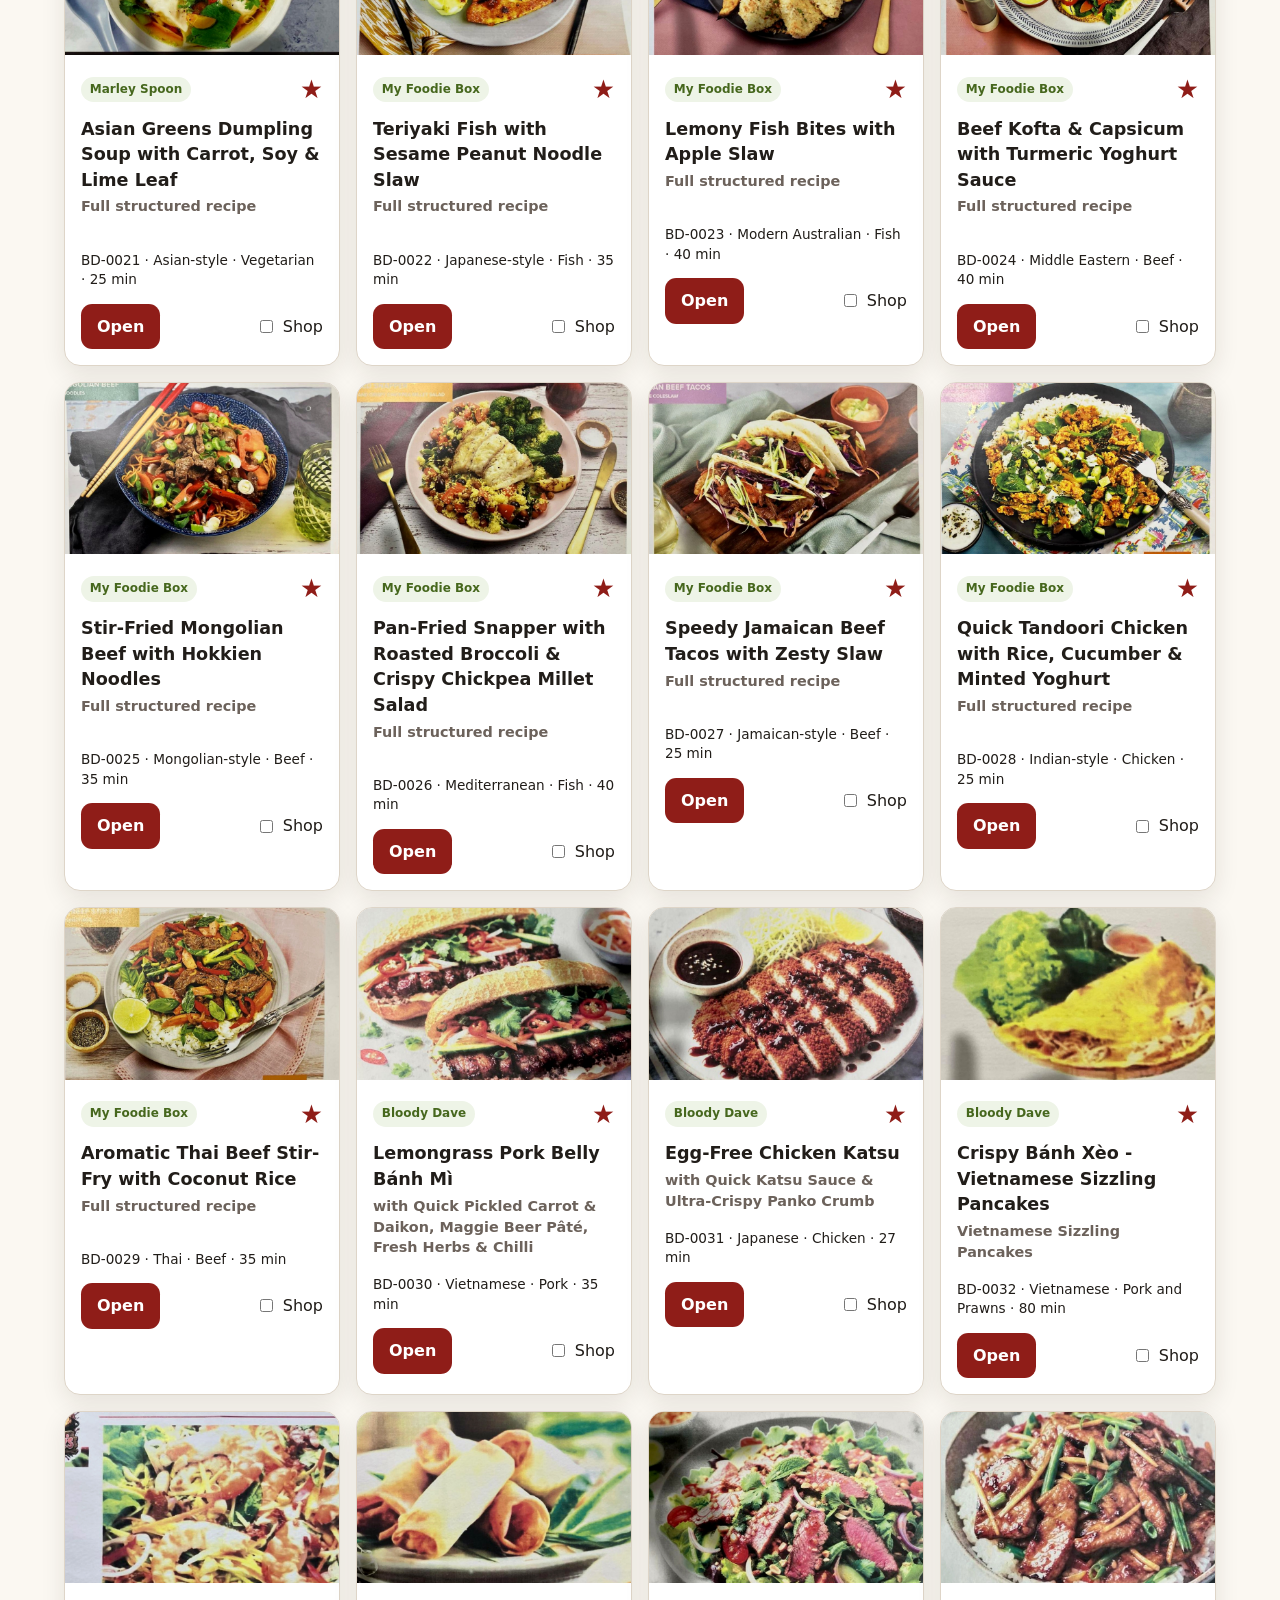
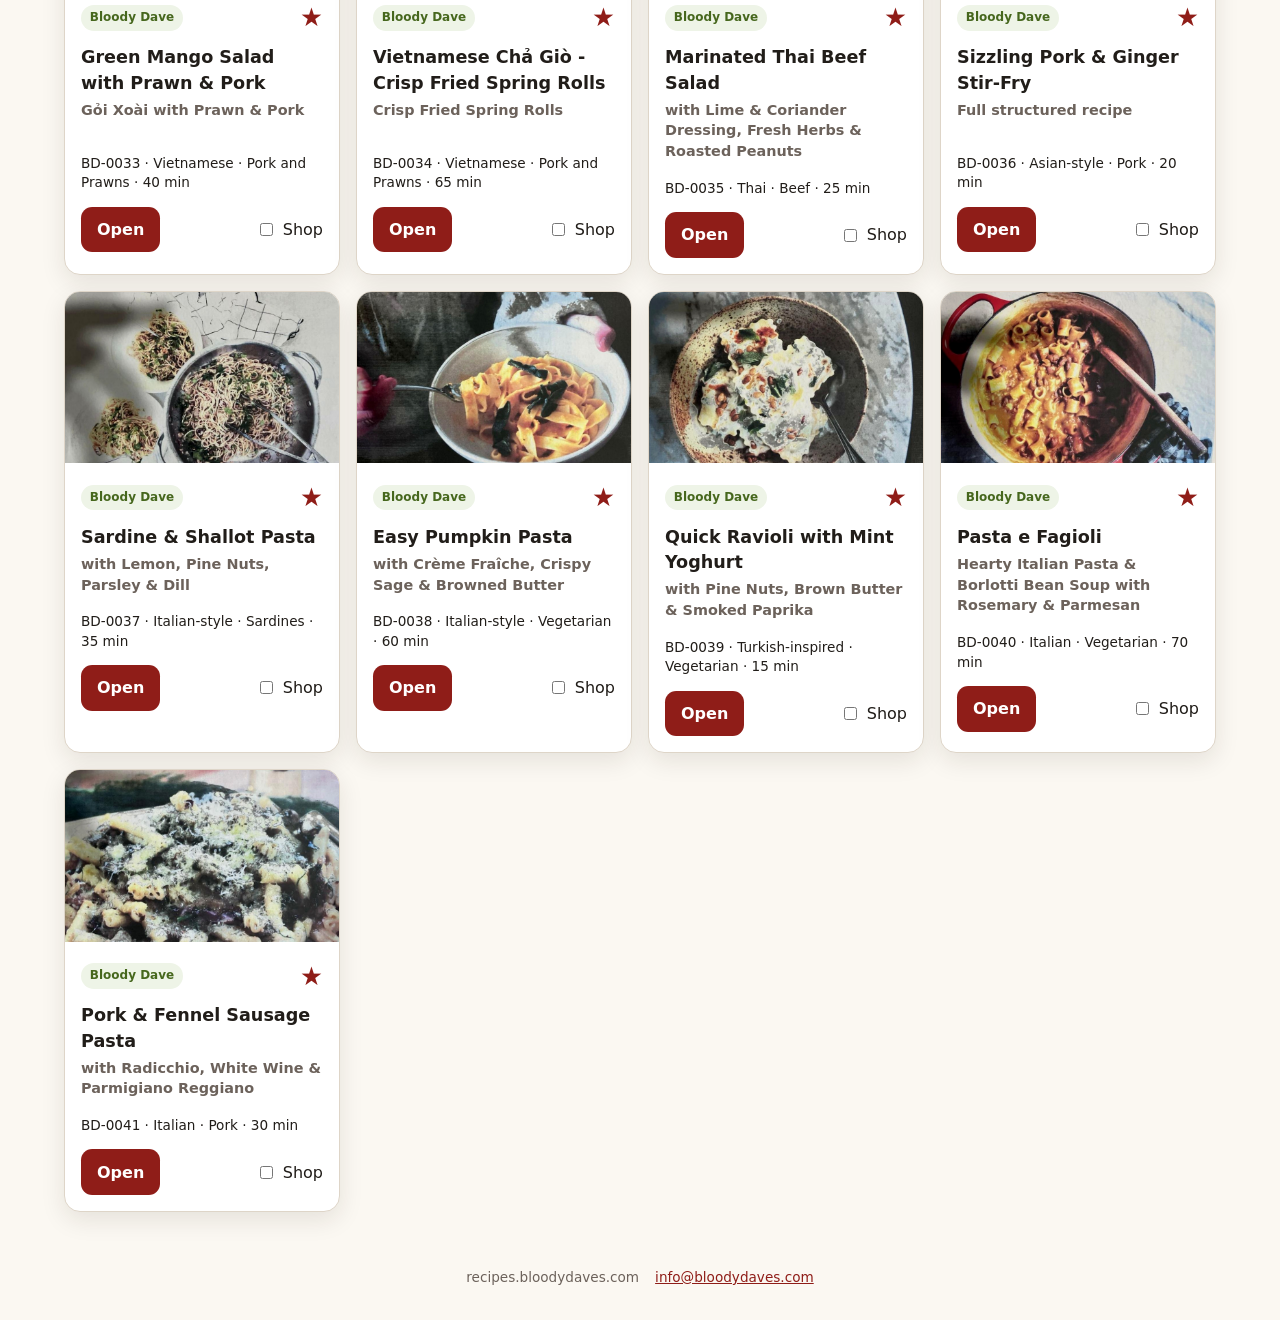
==== commit 7ae1e5b9: "Refresh Recipes client assets after saved tab" ====
--- a/index.html
+++ b/index.html
@@ -11,7 +11,7 @@
   <link rel="manifest" href="manifest.webmanifest">
   <link rel="icon" href="assets/icons/icon-192.png" type="image/png">
   <link rel="apple-touch-icon" href="assets/icons/icon-192.png">
-  <link rel="stylesheet" href="styles.css">
+  <link rel="stylesheet" href="styles.css?v=recipes-9">
   <title>Bloody Dave's Recipes</title>
 </head>
 <body>
@@ -134,6 +134,6 @@
     </div>
   </article>
 </template>
-<script type="module" src="app.js"></script>
+<script type="module" src="app.js?v=recipes-9"></script>
 </body>
 </html>
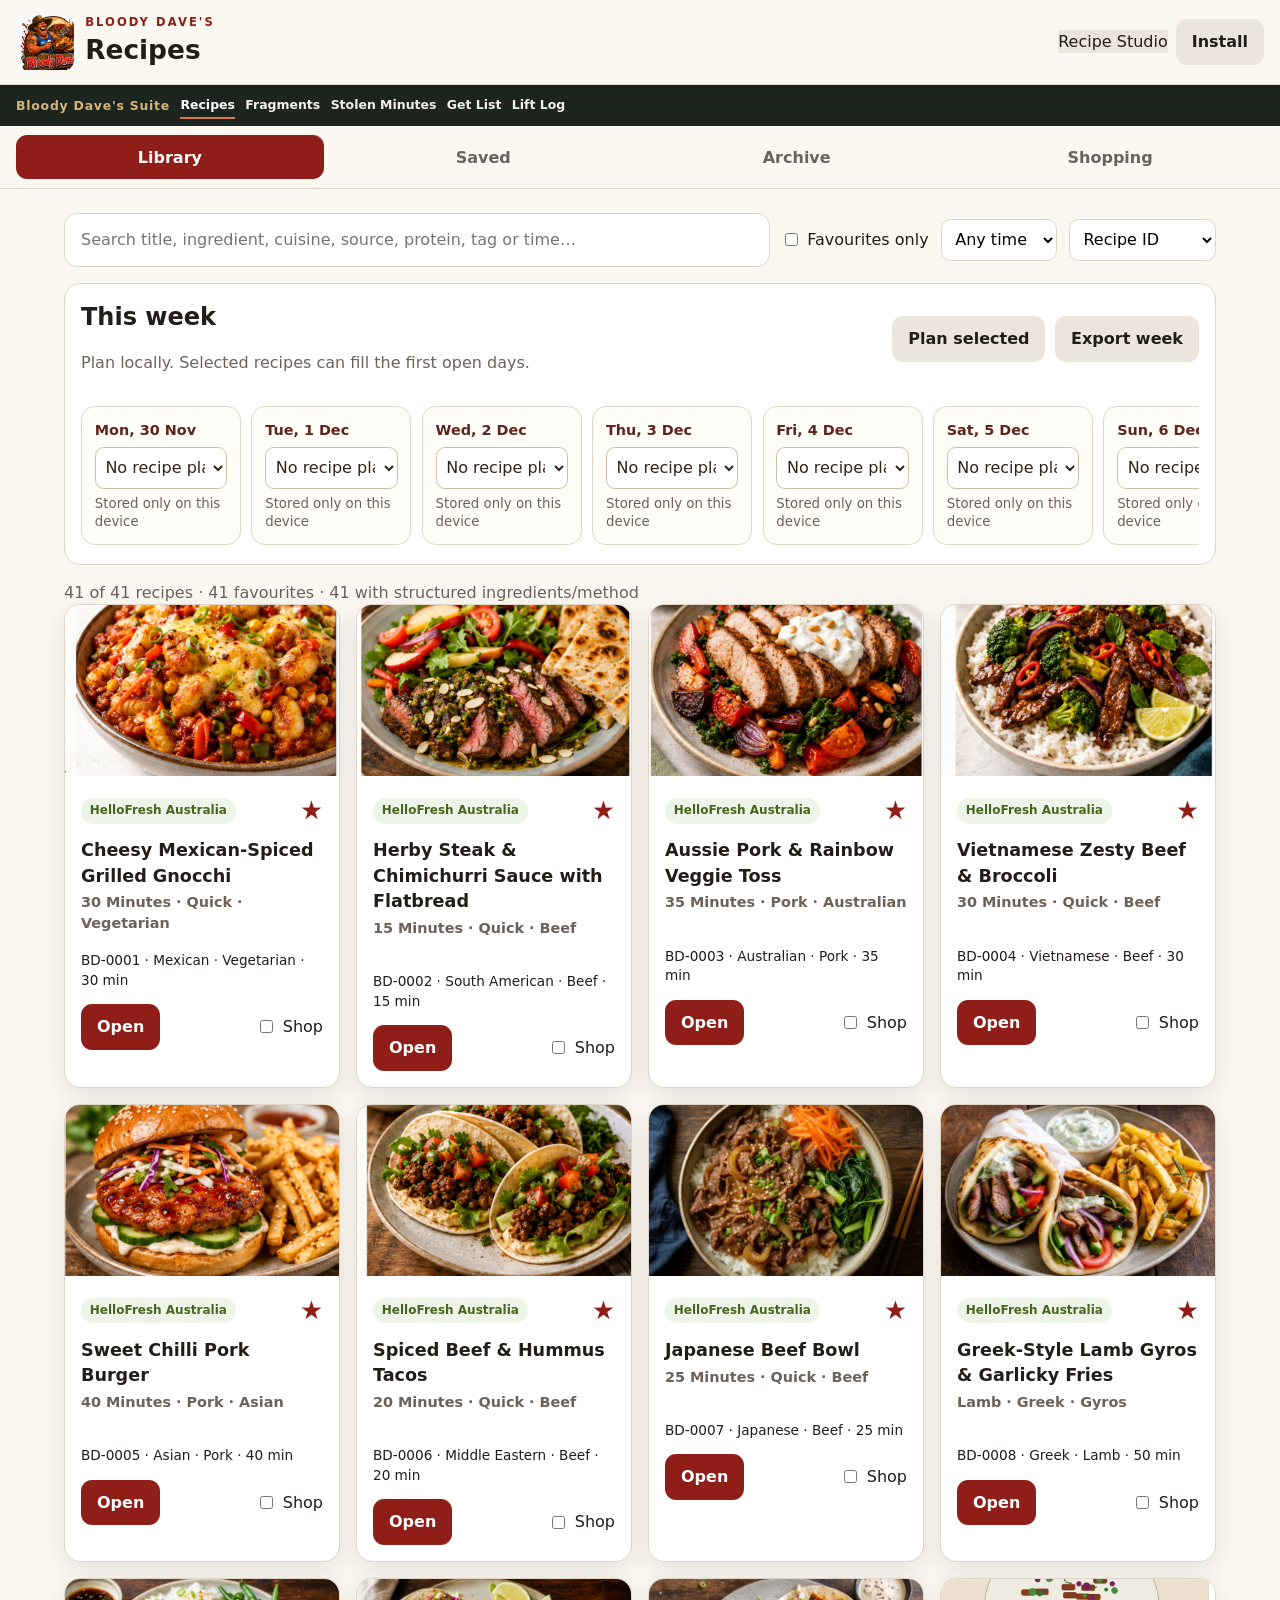
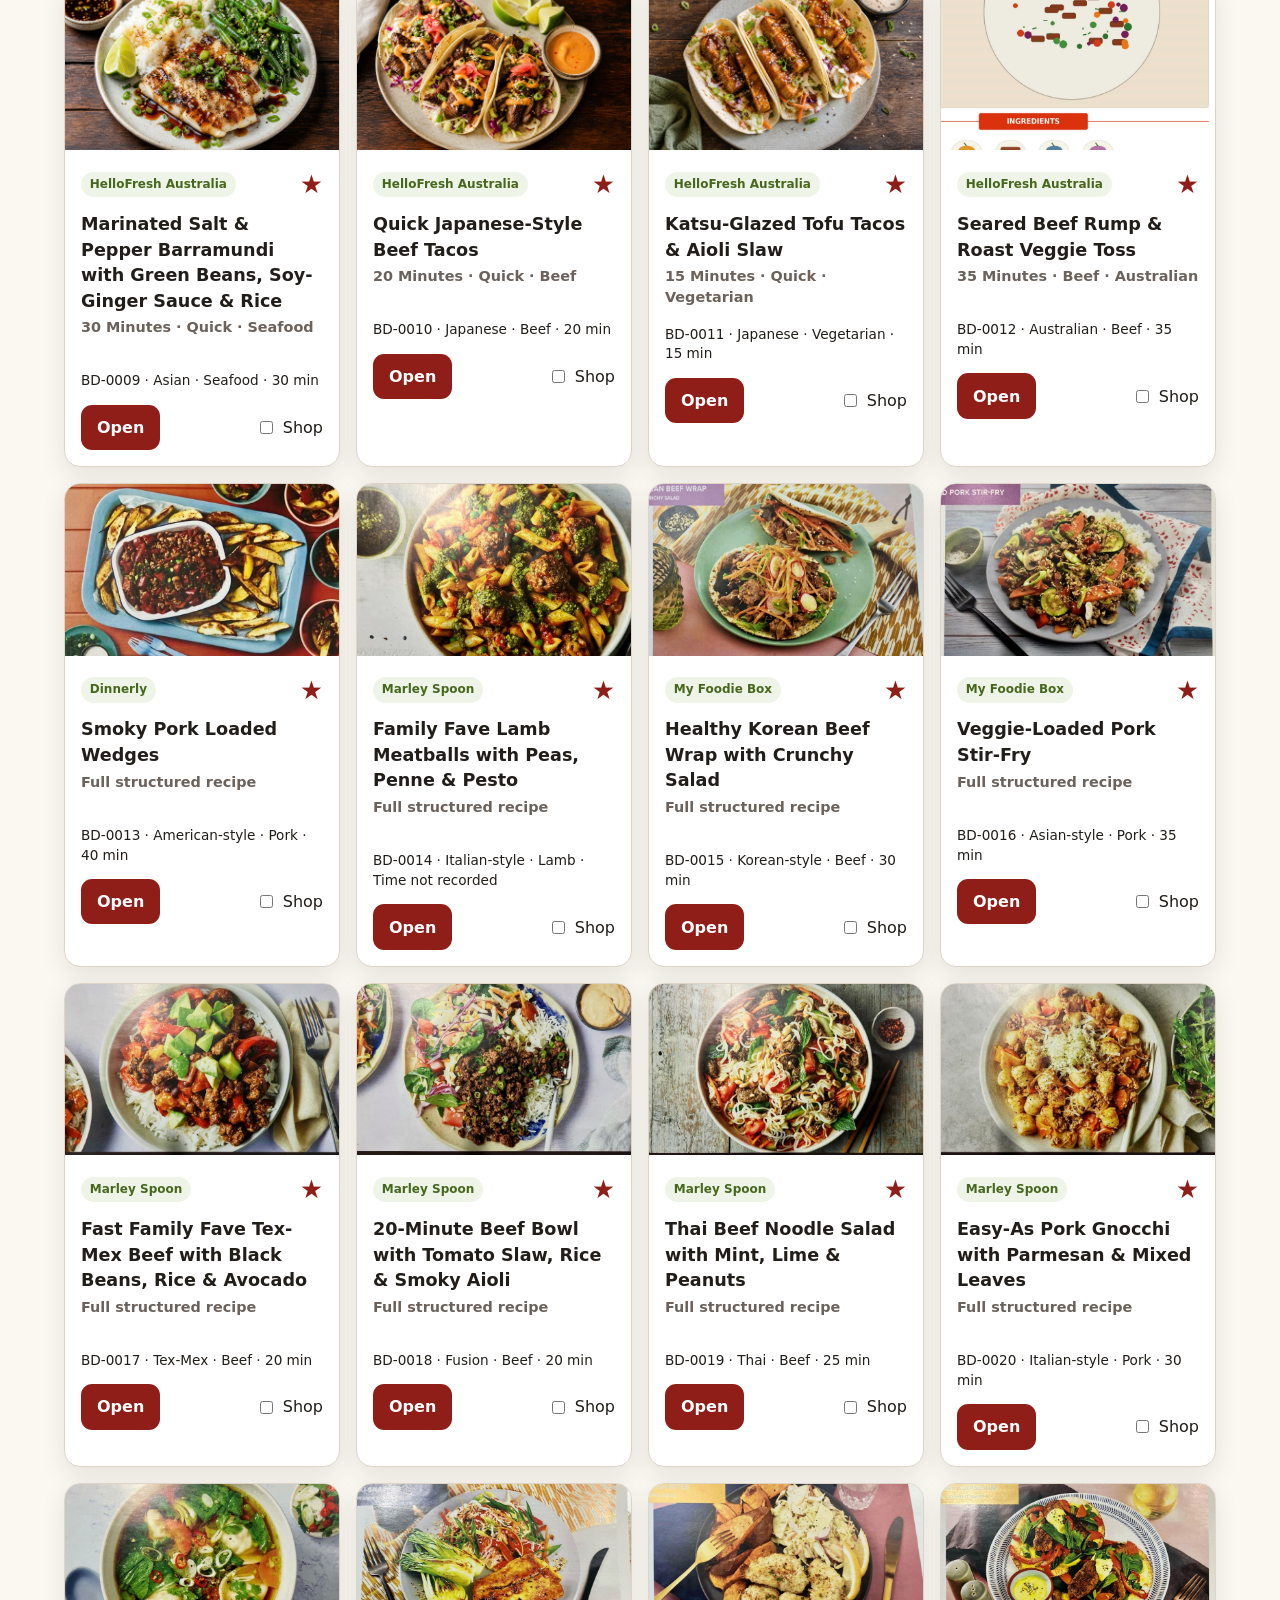
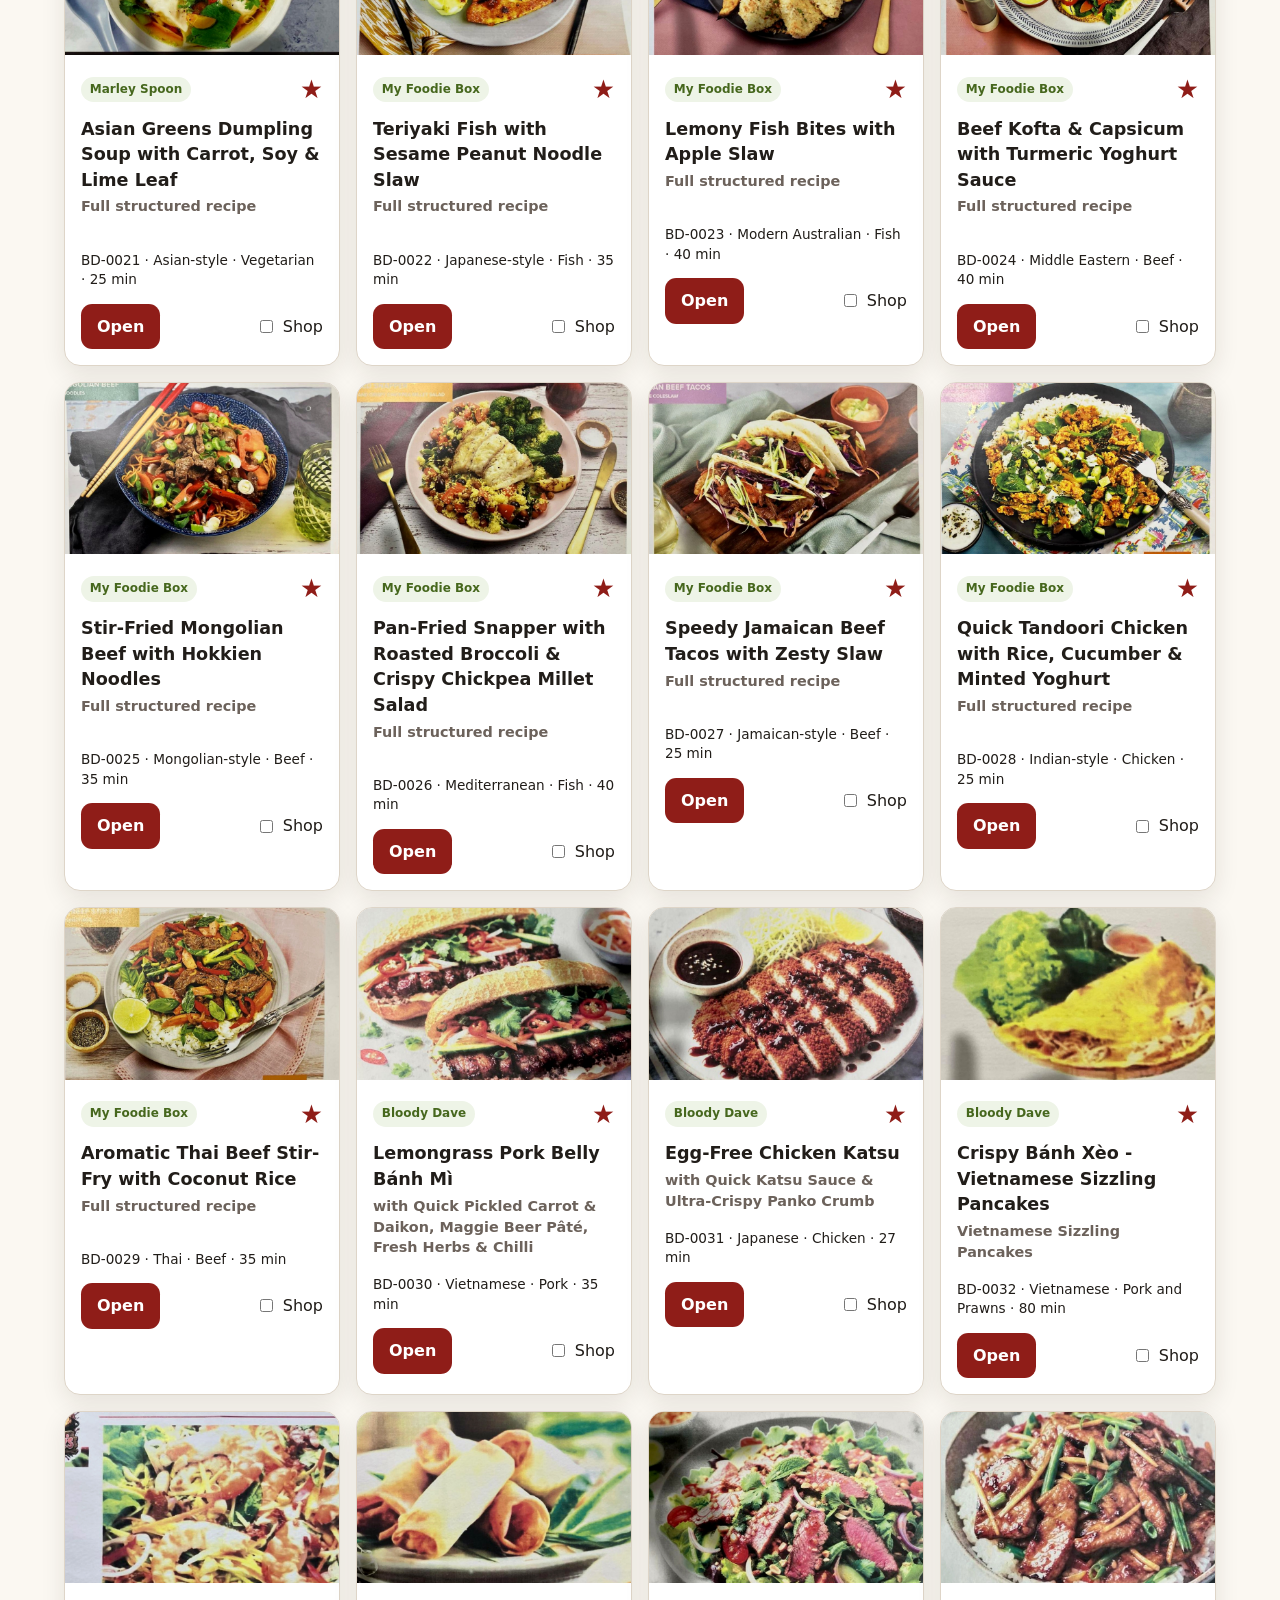
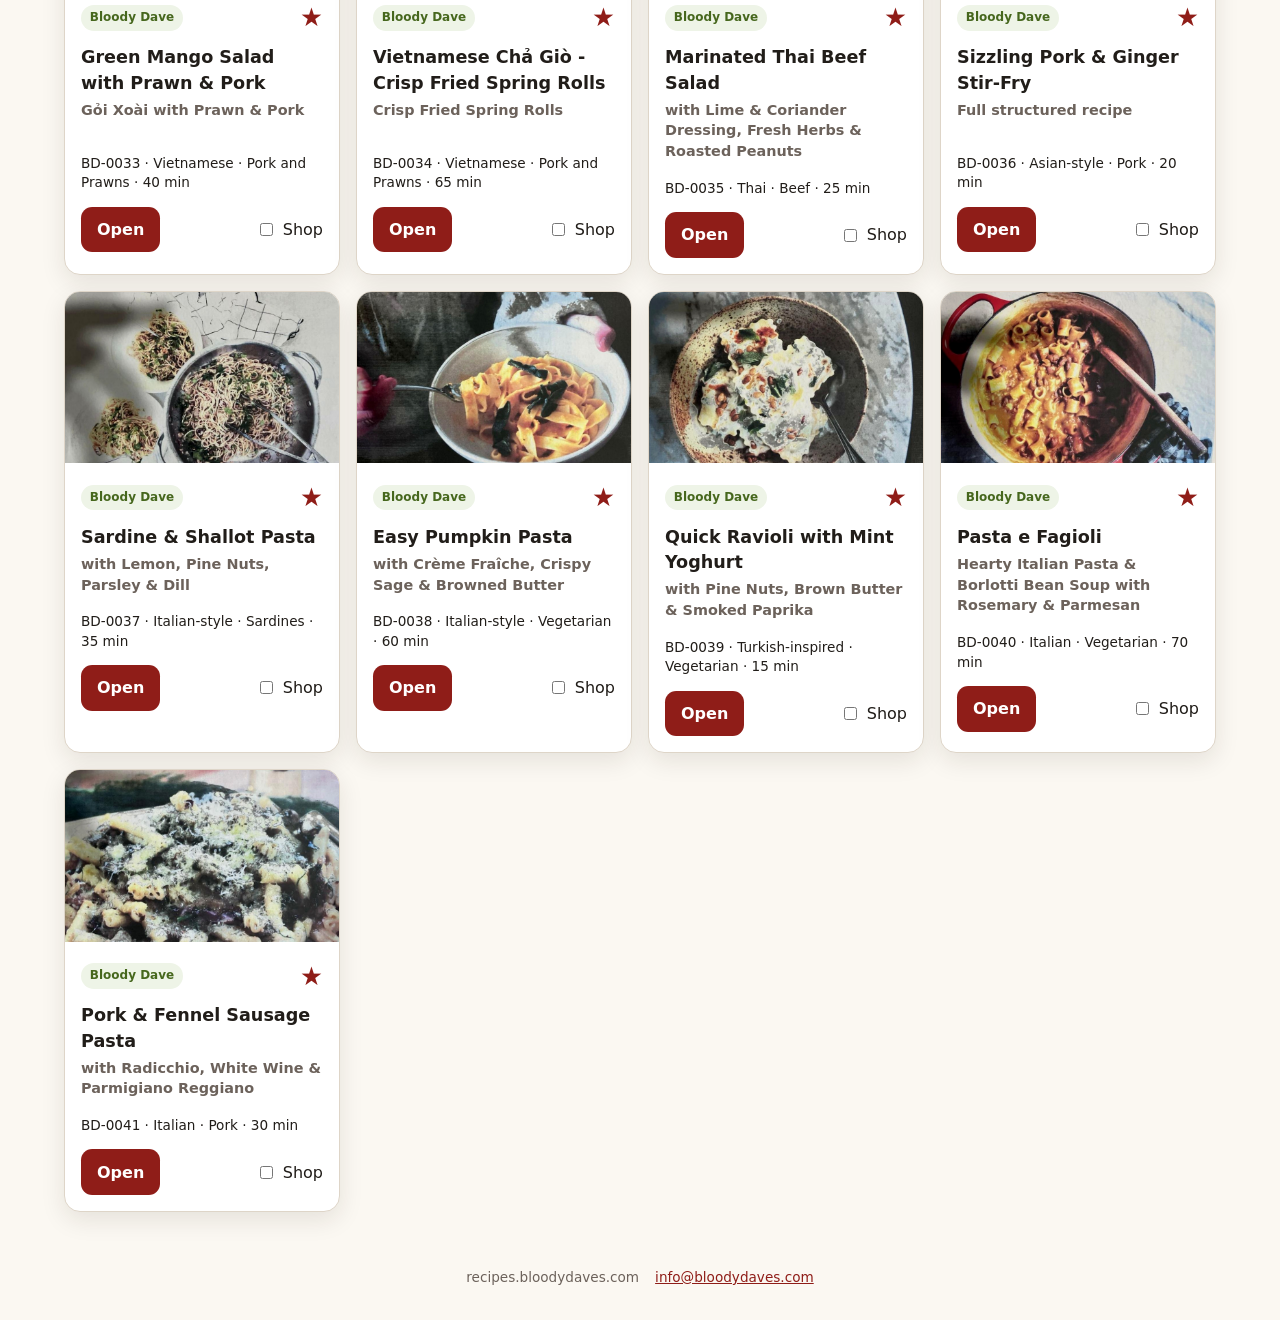
==== commit 61a40fbe: "Link the header family mark to family Control Keep a deterministic route back to the correct family " ====
--- a/index.html
+++ b/index.html
@@ -11,20 +11,23 @@
   <link rel="manifest" href="manifest.webmanifest">
   <link rel="icon" href="assets/icons/icon-192.png" type="image/png">
   <link rel="apple-touch-icon" href="assets/icons/icon-192.png">
-  <link rel="stylesheet" href="styles.css?v=recipes-9">
+  <link rel="stylesheet" href="styles.css?v=recipes-10">
   <title>Bloody Dave's Recipes</title>
 </head>
 <body>
 <header class="app-header">
   <button id="backBtn" class="icon-button hidden" aria-label="Back to recipes">←</button>
-  <div class="brand-lockup">
+  <a class="brand-lockup family-control" href="https://control.bloodydaves.com">
     <img class="brand-logo" src="assets/bloody_dave_logo.png" alt="Bloody Dave's">
     <div class="brand-block">
       <p class="eyebrow">BLOODY DAVE'S</p>
       <h1>Recipes</h1>
     </div>
+  </a>
+  <div class="header-actions">
+    <a id="studioLink" class="secondary studio-link" href="https://studio.recipes.bloodydaves.com" target="_blank" rel="noopener noreferrer">Recipe Studio</a>
+    <button id="installBtn" class="secondary">Install</button>
   </div>
-  <button id="installBtn" class="secondary">Install</button>
 </header>
 <nav class="suite-directory" aria-label="Bloody Dave's Suite"><span>Bloody Dave's Suite</span><a class="current" href="#">Recipes</a><a href="https://fragments.hope-johnstone.com">Fragments</a><a href="https://timer.bloodydaves.com">Stolen Minutes</a><a href="https://list.bloodydaves.com">Get List</a><a href="https://lift.bloodydaves.com">Lift Log</a></nav>
   <nav id="mainTabs" class="tabs" aria-label="Main sections">
@@ -67,8 +70,8 @@
     </div>
     <div id="archiveStatus" class="status" aria-live="polite"></div>
     <div id="archiveActions" class="panel archive-actions hidden">
-      <div><strong><span id="archiveSelectionCount">0</span> selected for promotion</strong><br><small>Promotions are stored on this device and exported for permanent addition to recipes.json.</small></div>
-      <div class="button-row"><button id="promoteSelected">Promote selected</button><button id="clearArchiveSelection" class="secondary">Clear</button></div>
+      <div><strong><span id="archiveSelectionCount">0</span> selected</strong><br><small>Archive promotion export remains available for legacy offline archives. Permanent new recipes should be published through <a href="https://studio.recipes.bloodydaves.com" target="_blank" rel="noopener noreferrer">Recipe Studio</a>.</small></div>
+      <div class="button-row"><button id="promoteSelected">Export promotion JSON</button><button id="clearArchiveSelection" class="secondary">Clear</button></div>
     </div>
     <div id="archiveGrid" class="recipe-grid"></div>
   </section>
--- a/styles.css
+++ b/styles.css
@@ -1,8 +1,12 @@
 :root{
+  --hj-space-1:.35rem;--hj-space-2:.7rem;--hj-space-3:1.1rem;--hj-radius:.85rem;--hj-shadow:0 16px 38px rgba(39,51,29,.09);--hj-status-local:#6b5a2e;--hj-status-uploading:#3d5a7a;--hj-status-synced:#2f5a3a;--hj-status-retry:#7a3d2f;--hj-status-error:#9d321d;
   --red:#8f1d18;--red2:#b52a21;--green:#668f2f;--green-dark:#46671d;
   --ink:#211d19;--muted:#6c625b;--paper:#fbf8f2;--line:#ded5c8;--white:#fff;
   --warn:#fff4d6;--warn-line:#d49b13;--soft:#f2ece4;--shadow:0 8px 24px rgba(42,28,18,.10)
 }
+.header-actions{display:flex;align-items:center;gap:.5rem;flex:0 0 auto}
+.studio-link{display:inline-flex;align-items:center;text-decoration:none;white-space:nowrap}
+@media(max-width:650px){.header-actions{flex-direction:column;align-items:stretch;gap:.35rem}.studio-link,.header-actions #installBtn{padding:.45rem .7rem;font-size:.85rem}}
 *{box-sizing:border-box}
 html{scroll-behavior:smooth}
 body{margin:0;font:16px/1.45 system-ui,-apple-system,BlinkMacSystemFont,"Segoe UI",sans-serif;color:var(--ink);background:var(--paper)}
@@ -14,8 +18,15 @@
 .icon-button{background:transparent;color:var(--ink);font-size:1.5rem;padding:.4rem .8rem;margin-right:.35rem}
 .hidden{display:none!important}
 .subtle,.status,small{color:var(--muted)}
+.hj-status{display:inline-block;padding:.18rem .55rem;border-radius:99px;font-size:.78rem;font-weight:850}
+.hj-status.local{background:#f3ebd2;color:var(--hj-status-local)}
+.hj-status.synced{background:#eef4e7;color:var(--green-dark)}
+.hj-status.retry{background:#fee2d6;color:var(--hj-status-retry)}
+.hj-loading,.hj-offline{color:var(--muted);font-size:.9rem}
+.hj-error{color:var(--red);font-weight:750}
+.hj-confirm{font-weight:850}
 .app-header{position:sticky;top:0;z-index:10;display:flex;align-items:center;justify-content:space-between;min-height:72px;padding:.8rem max(1rem,env(safe-area-inset-left));background:rgba(251,248,242,.96);border-bottom:1px solid var(--line);backdrop-filter:blur(10px)}
-.brand-lockup{display:flex;align-items:center;gap:.7rem;flex:1;min-width:0}.brand-logo{width:58px;height:58px;object-fit:contain;flex:0 0 auto;border-radius:.7rem}.brand-block{min-width:0}
+.brand-lockup{display:flex;align-items:center;gap:.7rem;flex:1;min-width:0;color:inherit;text-decoration:none}.brand-logo{width:58px;height:58px;object-fit:contain;flex:0 0 auto;border-radius:.7rem}.brand-block{min-width:0}
 h1{margin:0;font-size:1.65rem}.eyebrow{margin:0;color:var(--red);font-size:.72rem;font-weight:900;letter-spacing:.18em}
 .tabs{position:sticky;top:72px;z-index:9;display:grid;grid-template-columns:repeat(3,1fr);gap:.35rem;padding:.55rem 1rem;background:var(--paper);border-bottom:1px solid var(--line)}
 .tabs button{background:transparent;color:var(--muted);padding:.65rem .3rem}.tabs button.active{background:var(--red);color:#fff}
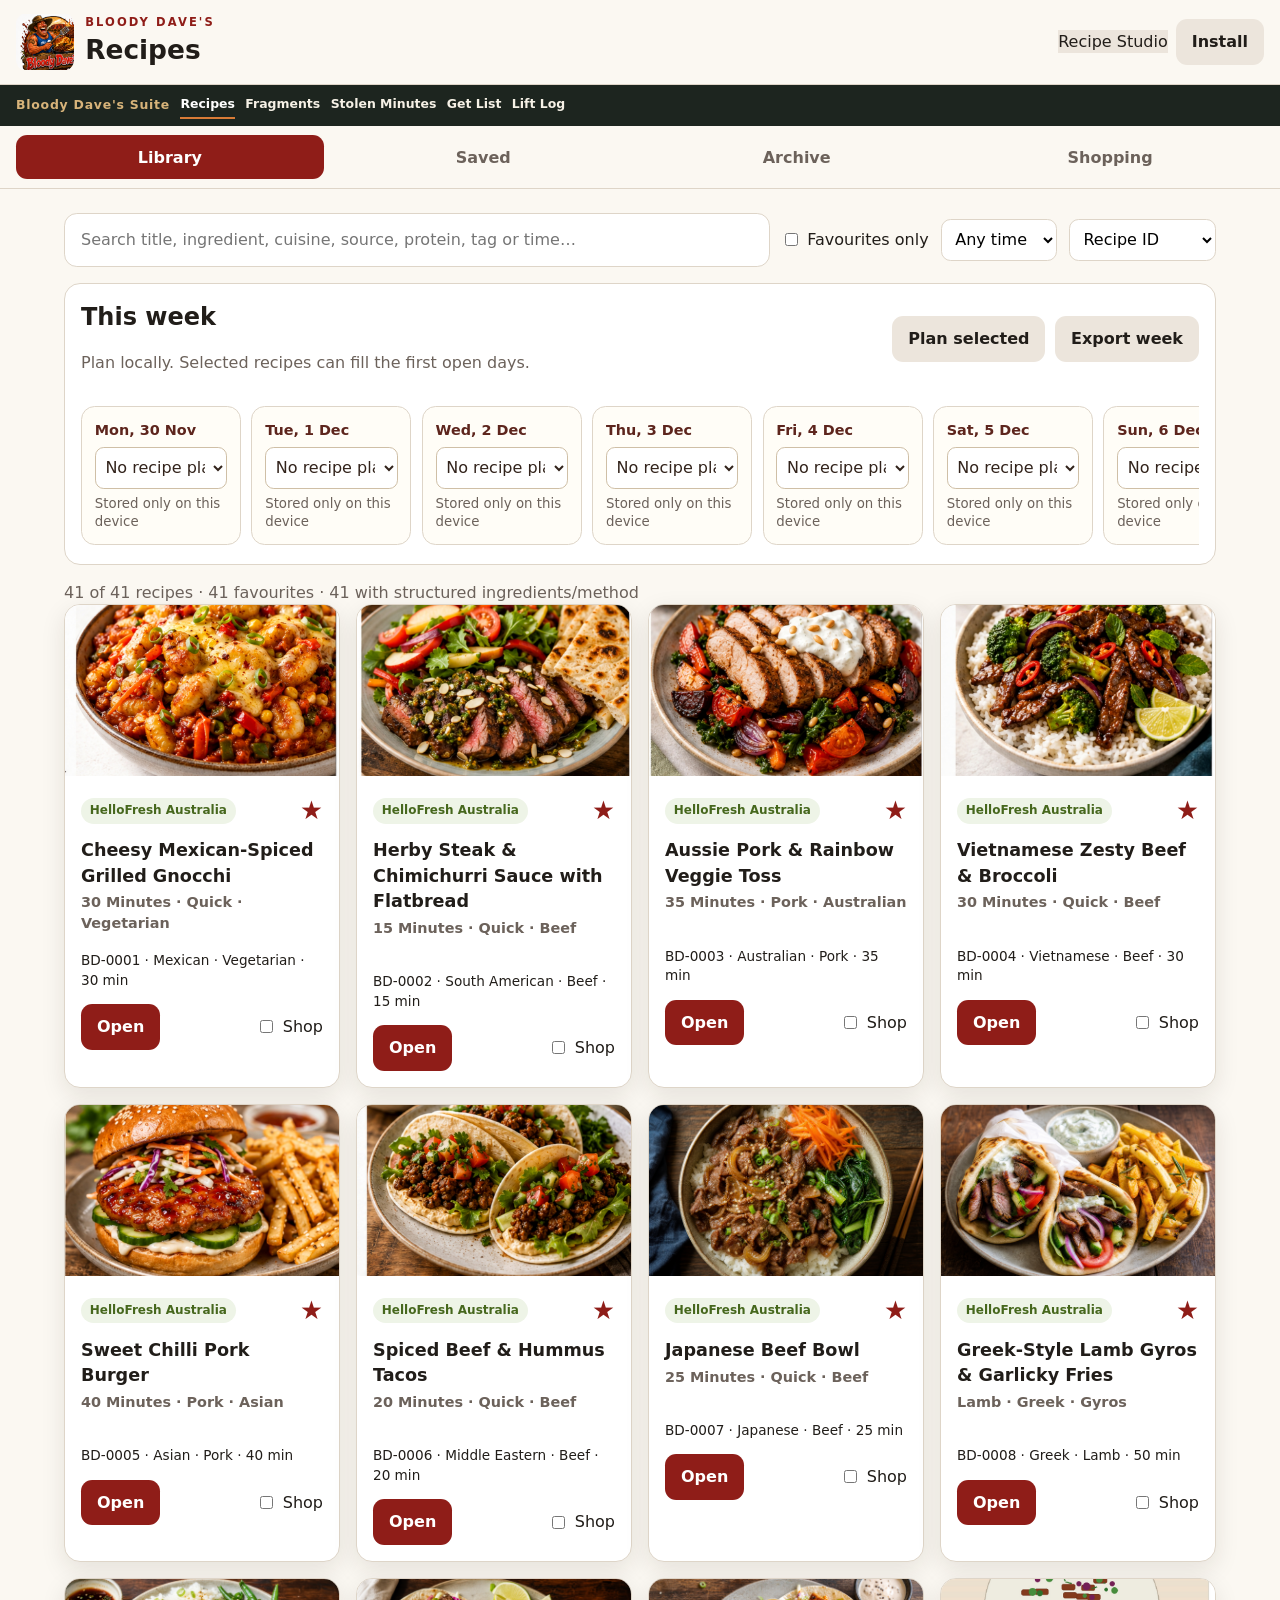
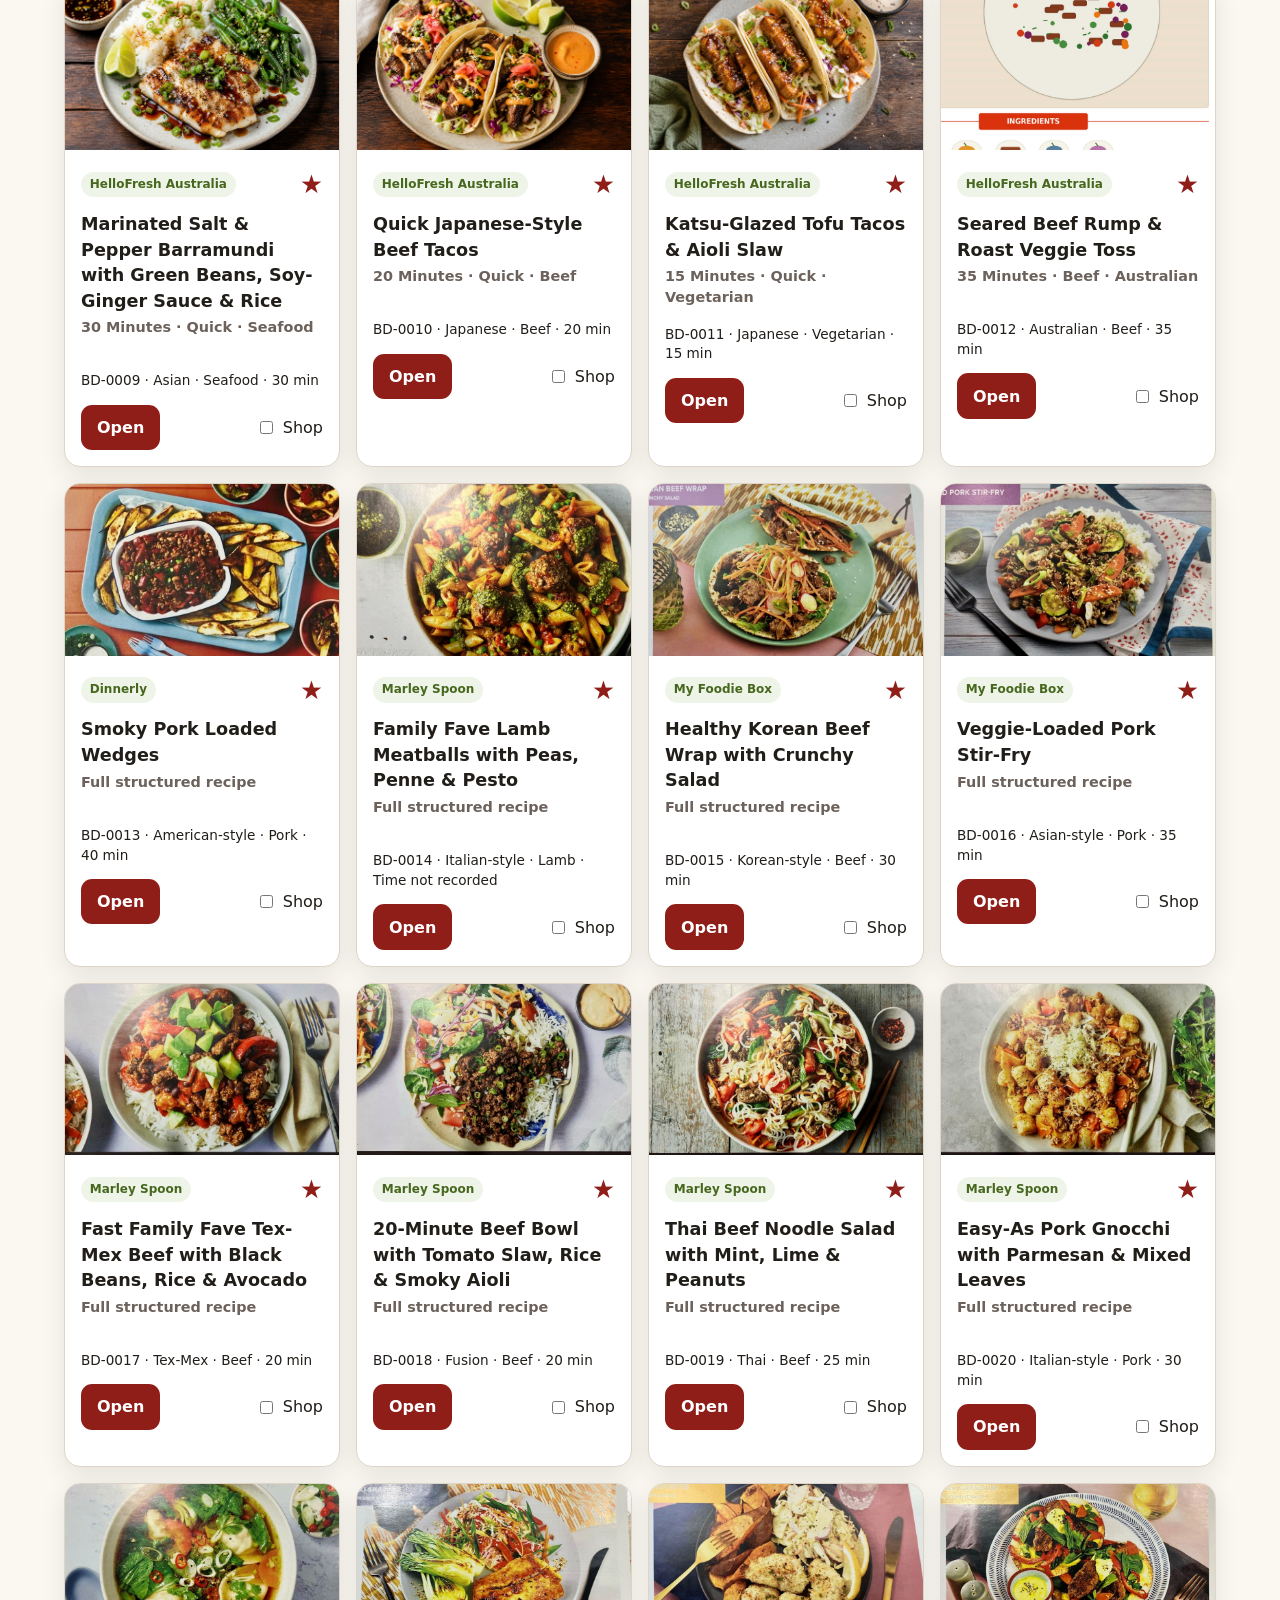
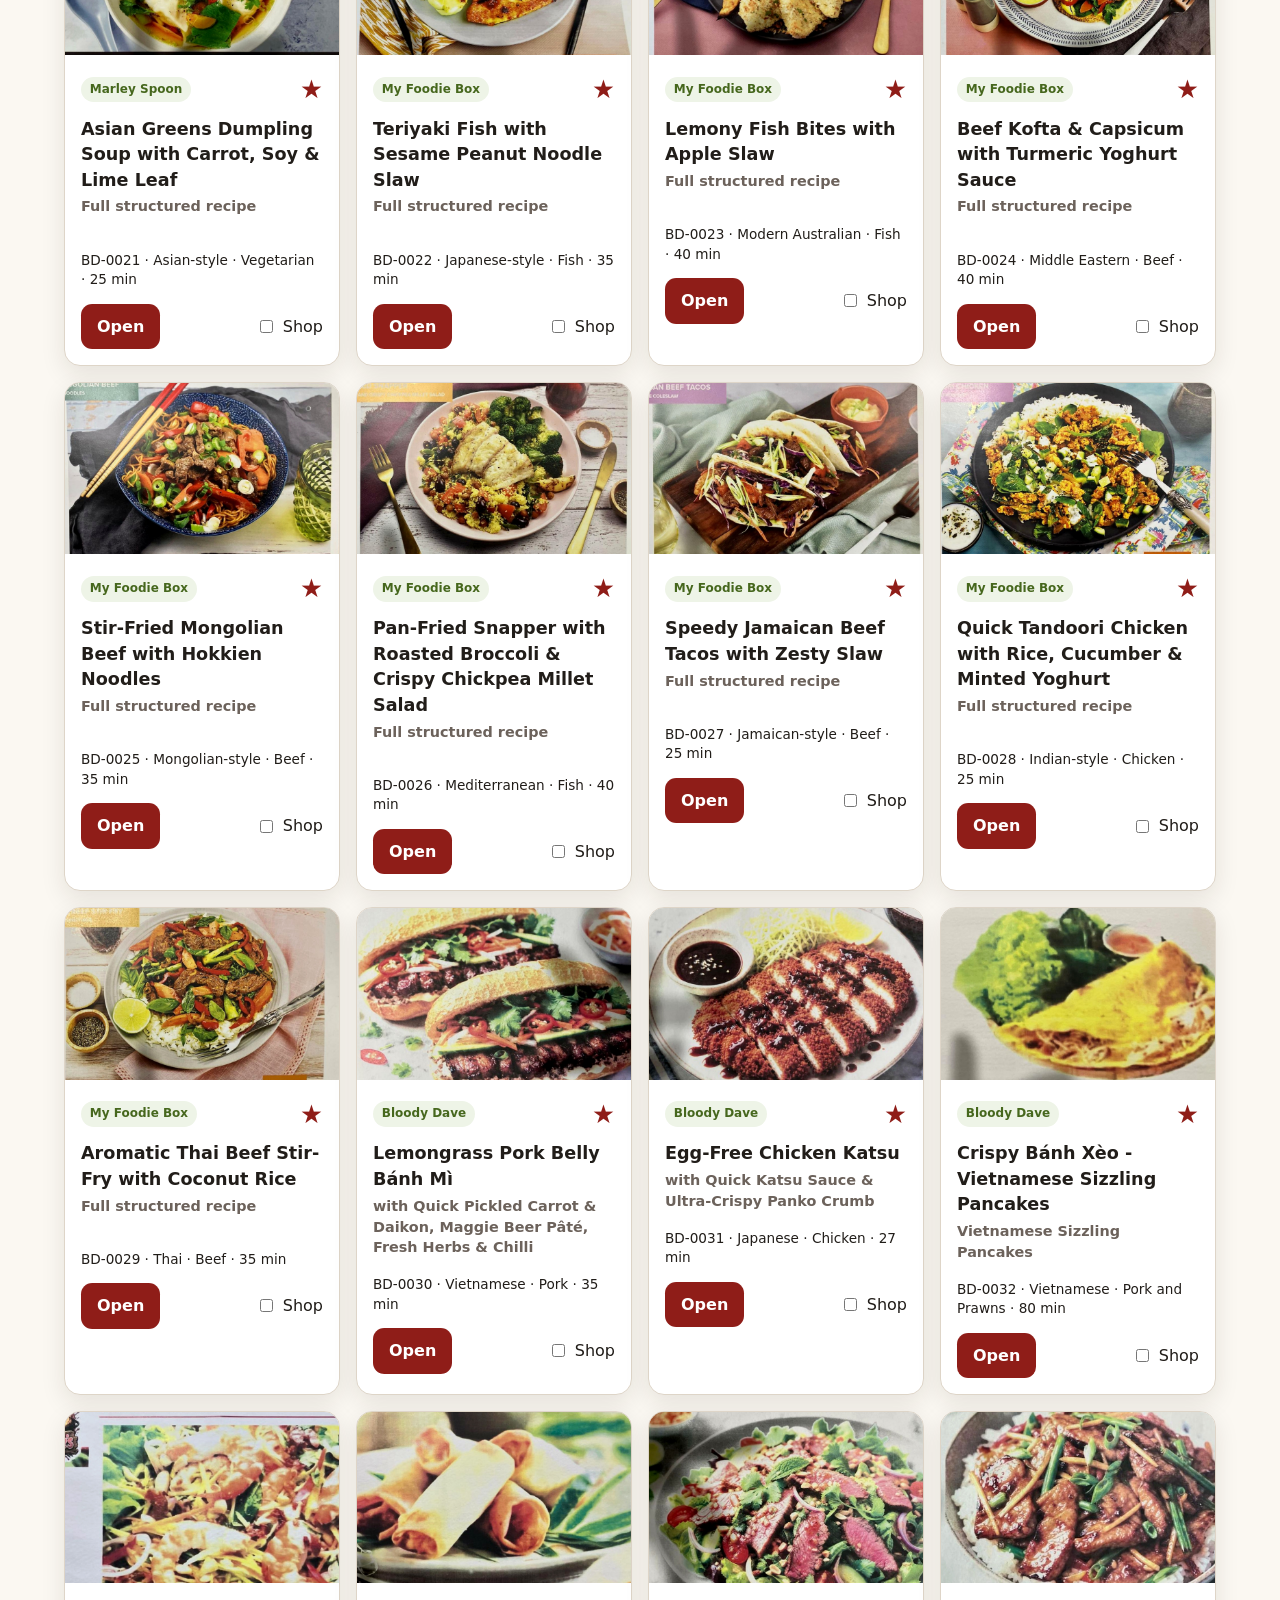
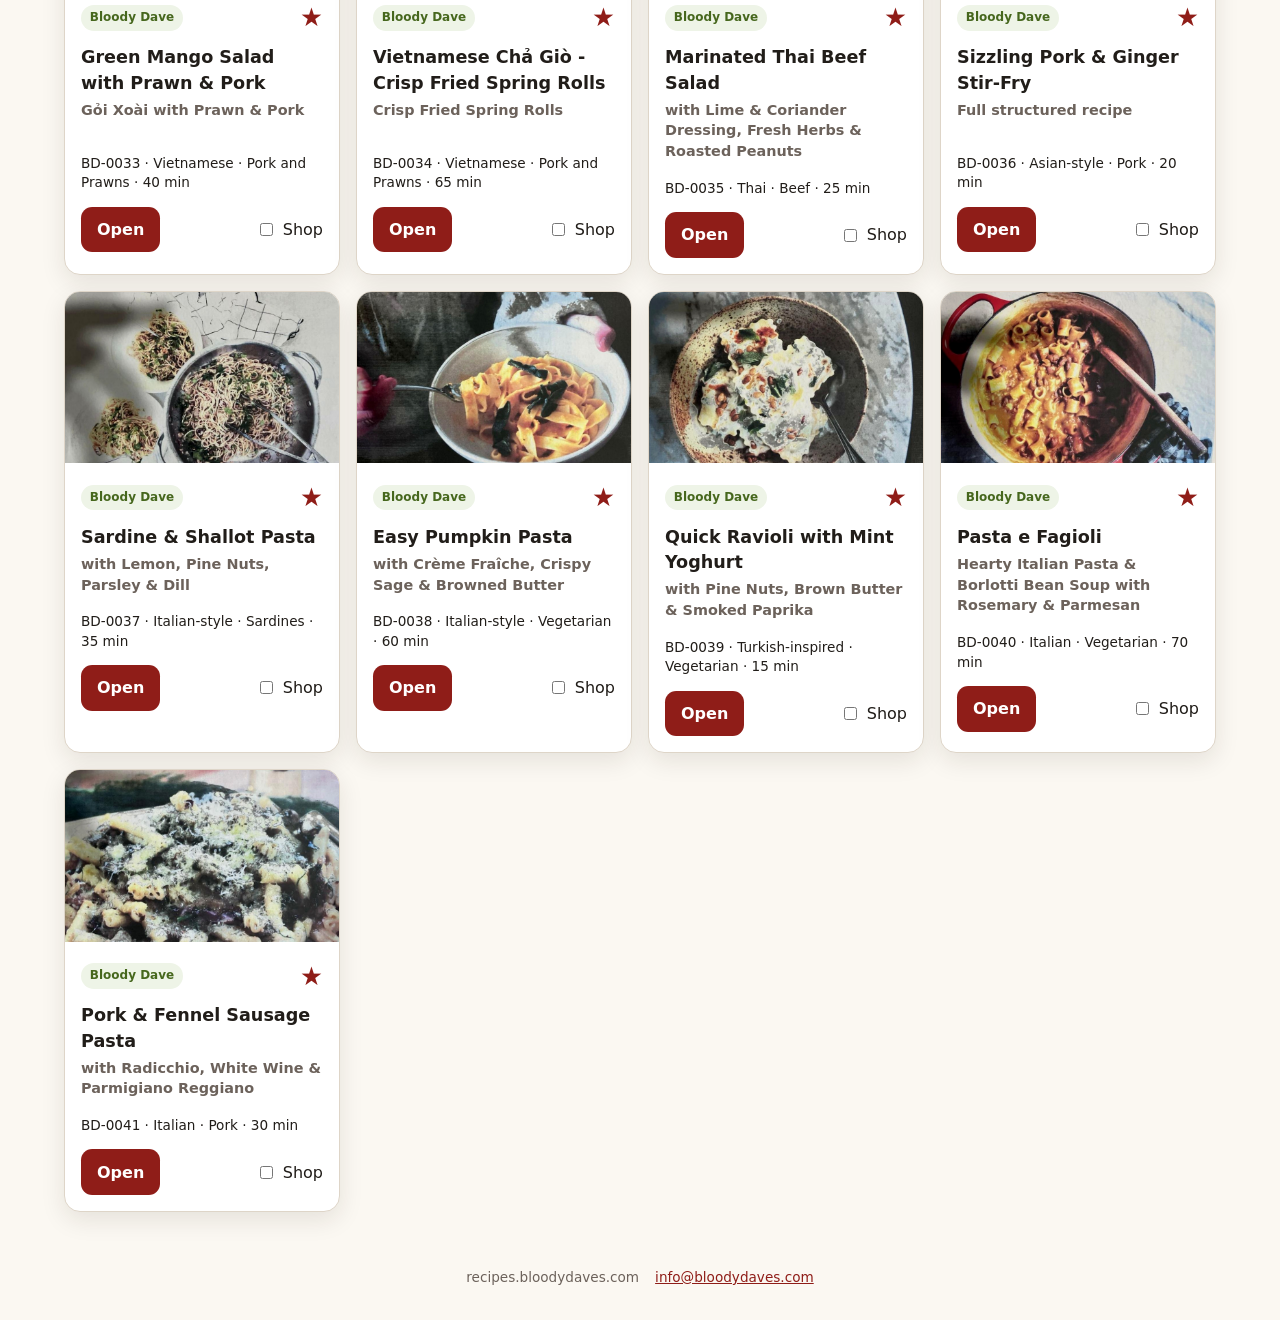
==== commit 574e652d: "feat: add Recipe Studio URL-to-card production flow Transfer tested Recipe Studio implementation fro" ====
--- a/index.html
+++ b/index.html
@@ -17,13 +17,13 @@
 <body>
 <header class="app-header">
   <button id="backBtn" class="icon-button hidden" aria-label="Back to recipes">←</button>
-  <a class="brand-lockup family-control" href="https://control.bloodydaves.com">
+  <div class="brand-lockup">
     <img class="brand-logo" src="assets/bloody_dave_logo.png" alt="Bloody Dave's">
     <div class="brand-block">
       <p class="eyebrow">BLOODY DAVE'S</p>
       <h1>Recipes</h1>
     </div>
-  </a>
+  </div>
   <div class="header-actions">
     <a id="studioLink" class="secondary studio-link" href="https://studio.recipes.bloodydaves.com" target="_blank" rel="noopener noreferrer">Recipe Studio</a>
     <button id="installBtn" class="secondary">Install</button>
--- a/styles.css
+++ b/styles.css
@@ -26,7 +26,7 @@
 .hj-error{color:var(--red);font-weight:750}
 .hj-confirm{font-weight:850}
 .app-header{position:sticky;top:0;z-index:10;display:flex;align-items:center;justify-content:space-between;min-height:72px;padding:.8rem max(1rem,env(safe-area-inset-left));background:rgba(251,248,242,.96);border-bottom:1px solid var(--line);backdrop-filter:blur(10px)}
-.brand-lockup{display:flex;align-items:center;gap:.7rem;flex:1;min-width:0;color:inherit;text-decoration:none}.brand-logo{width:58px;height:58px;object-fit:contain;flex:0 0 auto;border-radius:.7rem}.brand-block{min-width:0}
+.brand-lockup{display:flex;align-items:center;gap:.7rem;flex:1;min-width:0}.brand-logo{width:58px;height:58px;object-fit:contain;flex:0 0 auto;border-radius:.7rem}.brand-block{min-width:0}
 h1{margin:0;font-size:1.65rem}.eyebrow{margin:0;color:var(--red);font-size:.72rem;font-weight:900;letter-spacing:.18em}
 .tabs{position:sticky;top:72px;z-index:9;display:grid;grid-template-columns:repeat(3,1fr);gap:.35rem;padding:.55rem 1rem;background:var(--paper);border-bottom:1px solid var(--line)}
 .tabs button{background:transparent;color:var(--muted);padding:.65rem .3rem}.tabs button.active{background:var(--red);color:#fff}
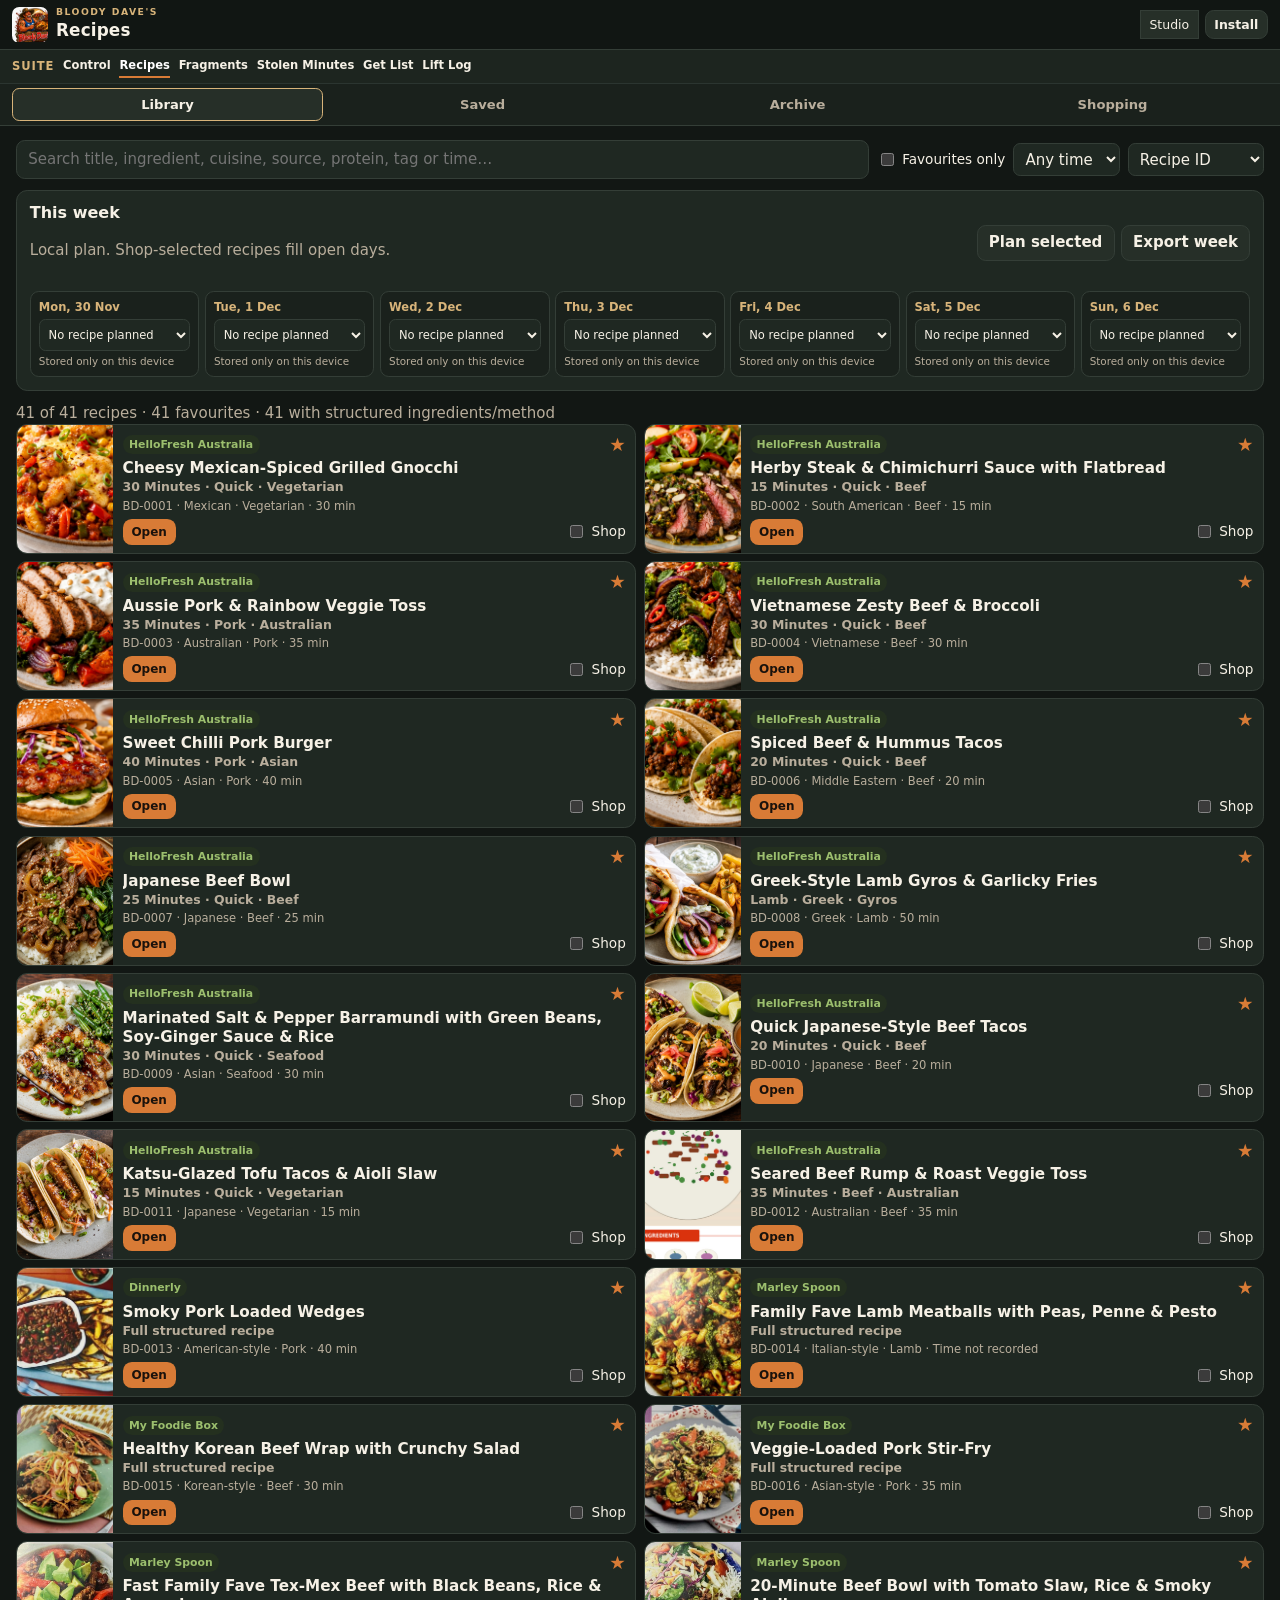
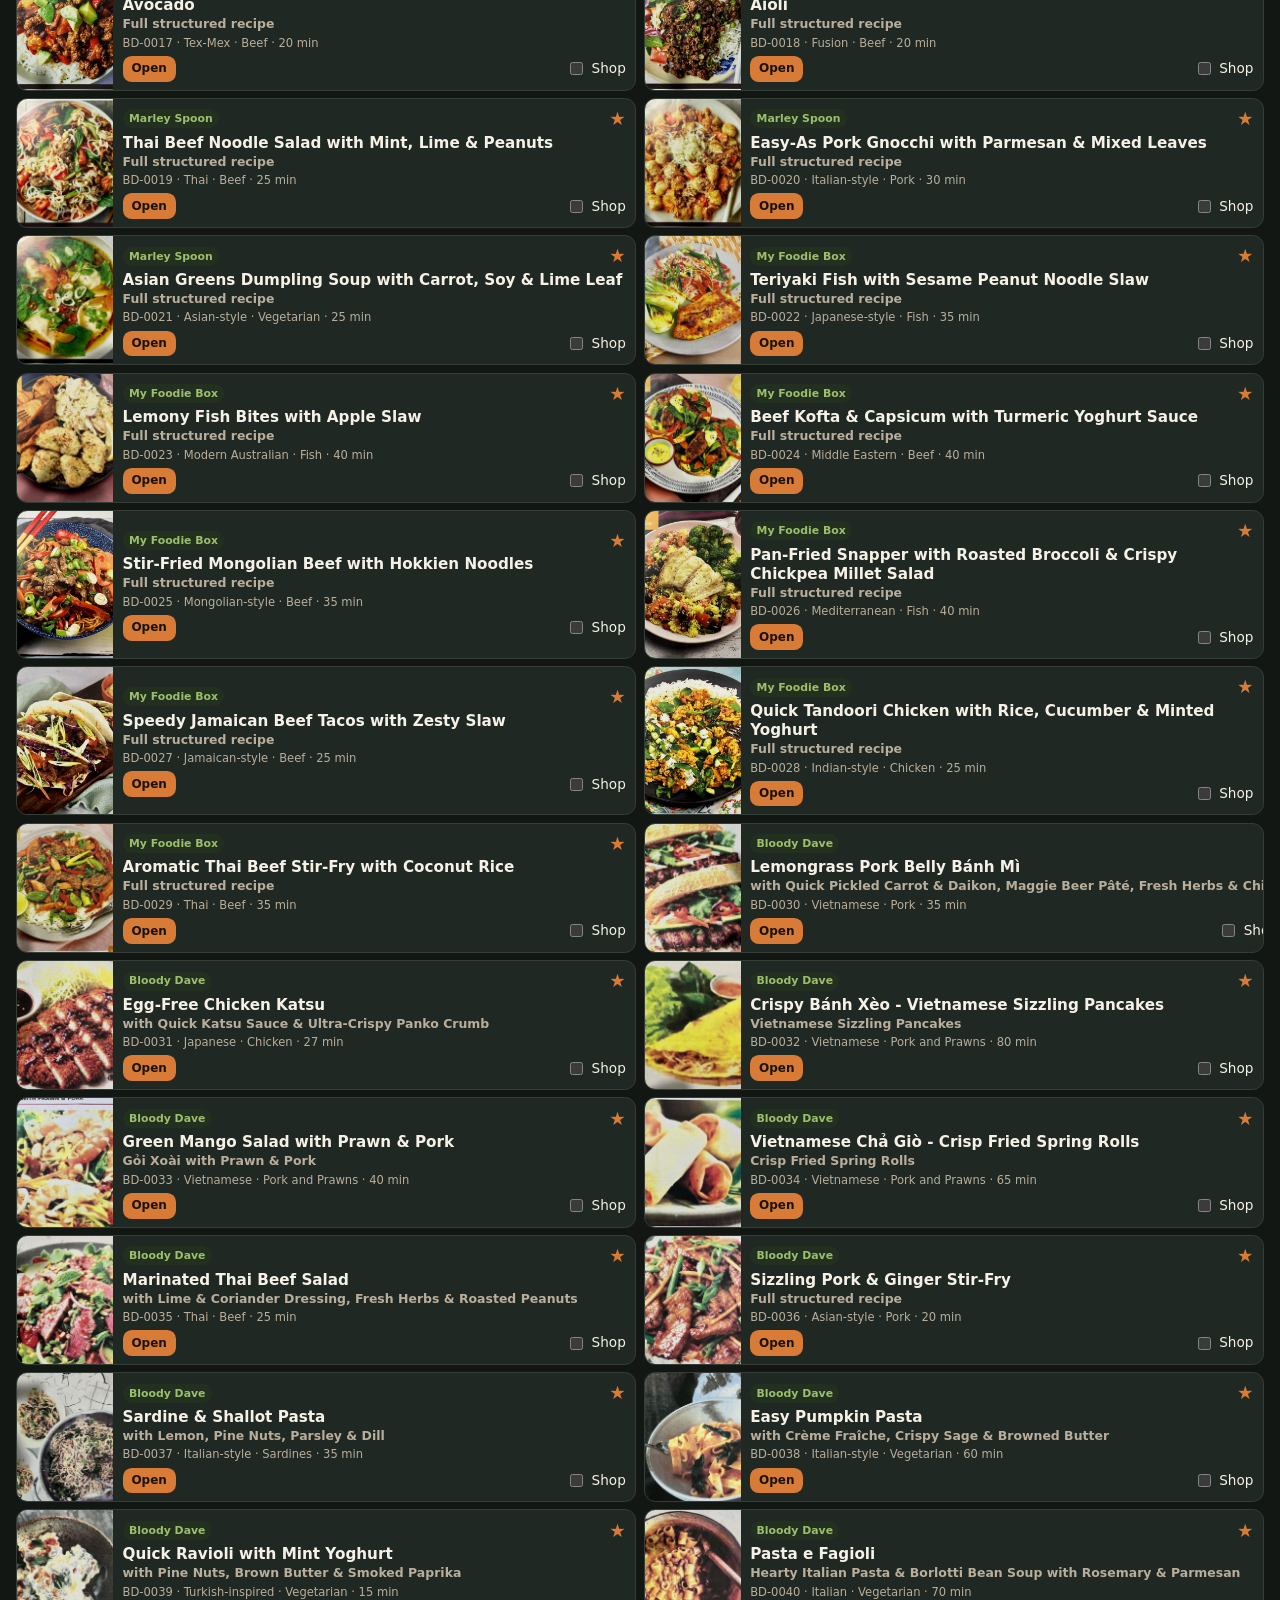
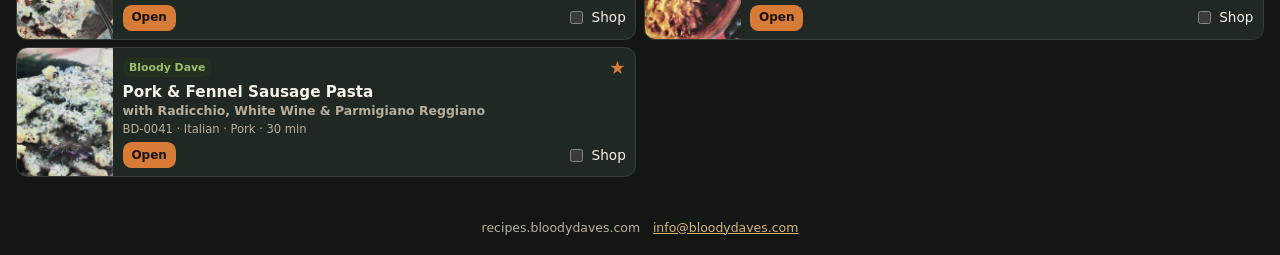
==== commit 16a0f3b6: "Recover public Recipes suite UI to dark compact chrome Rebase the Control lockup onto current main, " ====
--- a/index.html
+++ b/index.html
@@ -3,39 +3,48 @@
 <head>
   <meta charset="utf-8">
   <meta name="viewport" content="width=device-width,initial-scale=1,viewport-fit=cover">
-  <meta name="theme-color" content="#8f1d18">
+  <meta name="theme-color" content="#121714">
+  <meta name="color-scheme" content="dark">
   <meta name="description" content="Bloody Dave's installable offline recipe library and combined shopping list">
   <meta name="apple-mobile-web-app-capable" content="yes">
-  <meta name="apple-mobile-web-app-status-bar-style" content="default">
+  <meta name="apple-mobile-web-app-status-bar-style" content="black-translucent">
   <meta name="apple-mobile-web-app-title" content="Bloody Dave's">
   <link rel="manifest" href="manifest.webmanifest">
   <link rel="icon" href="assets/icons/icon-192.png" type="image/png">
   <link rel="apple-touch-icon" href="assets/icons/icon-192.png">
-  <link rel="stylesheet" href="styles.css?v=recipes-10">
+  <link rel="stylesheet" href="styles.css?v=recipes-11">
   <title>Bloody Dave's Recipes</title>
 </head>
 <body>
 <header class="app-header">
   <button id="backBtn" class="icon-button hidden" aria-label="Back to recipes">←</button>
-  <div class="brand-lockup">
+  <a class="brand-lockup family-control" href="https://control.bloodydaves.com">
     <img class="brand-logo" src="assets/bloody_dave_logo.png" alt="Bloody Dave's">
     <div class="brand-block">
       <p class="eyebrow">BLOODY DAVE'S</p>
       <h1>Recipes</h1>
     </div>
-  </div>
+  </a>
   <div class="header-actions">
-    <a id="studioLink" class="secondary studio-link" href="https://studio.recipes.bloodydaves.com" target="_blank" rel="noopener noreferrer">Recipe Studio</a>
+    <a id="studioLink" class="secondary studio-link" href="https://studio.recipes.bloodydaves.com" target="_blank" rel="noopener noreferrer">Studio</a>
     <button id="installBtn" class="secondary">Install</button>
   </div>
 </header>
-<nav class="suite-directory" aria-label="Bloody Dave's Suite"><span>Bloody Dave's Suite</span><a class="current" href="#">Recipes</a><a href="https://fragments.hope-johnstone.com">Fragments</a><a href="https://timer.bloodydaves.com">Stolen Minutes</a><a href="https://list.bloodydaves.com">Get List</a><a href="https://lift.bloodydaves.com">Lift Log</a></nav>
-  <nav id="mainTabs" class="tabs" aria-label="Main sections">
-    <button data-view="library" class="active">Library</button>
-    <button data-view="saved">Saved</button>
-    <button data-view="archive" id="archiveTab">Archive</button>
-    <button data-view="shopping">Shopping <span id="shoppingCount"></span></button>
-  </nav>
+<nav class="suite-directory" aria-label="Bloody Dave's Suite">
+  <span>Suite</span>
+  <a href="https://control.bloodydaves.com">Control</a>
+  <a class="current" href="#library">Recipes</a>
+  <a href="https://fragments.hope-johnstone.com">Fragments</a>
+  <a href="https://timer.bloodydaves.com">Stolen Minutes</a>
+  <a href="https://list.bloodydaves.com">Get List</a>
+  <a href="https://lift.bloodydaves.com">Lift Log</a>
+</nav>
+<nav id="mainTabs" class="tabs product-nav" aria-label="Main sections">
+  <button data-view="library" class="active">Library</button>
+  <button data-view="saved">Saved</button>
+  <button data-view="archive" id="archiveTab">Archive</button>
+  <button data-view="shopping">Shopping <span id="shoppingCount"></span></button>
+</nav>
 <main>
   <section id="libraryView" class="view active">
     <div class="toolbar">
@@ -59,7 +68,20 @@
       </div>
     </div>
     <div id="dataWarning" class="warning hidden"></div>
-    <section class="panel meal-plan" aria-labelledby="mealPlanTitle"><div class="panel-heading"><div><h2 id="mealPlanTitle">This week</h2><p class="subtle">Plan locally. Selected recipes can fill the first open days.</p></div><div class="button-row"><button id="addSelectedToWeek" class="secondary">Plan selected</button><button id="exportWeek" class="secondary">Export week</button></div></div><p id="weekPlanStatus" class="status" aria-live="polite"></p><div id="weekPlan" class="week-plan-grid"></div></section>
+    <section class="panel meal-plan" aria-labelledby="mealPlanTitle">
+      <div class="panel-heading">
+        <div>
+          <h2 id="mealPlanTitle">This week</h2>
+          <p class="subtle">Local plan. Shop-selected recipes fill open days.</p>
+        </div>
+        <div class="button-row">
+          <button id="addSelectedToWeek" class="secondary">Plan selected</button>
+          <button id="exportWeek" class="secondary">Export week</button>
+        </div>
+      </div>
+      <p id="weekPlanStatus" class="status" aria-live="polite"></p>
+      <div id="weekPlan" class="week-plan-grid"></div>
+    </section>
     <div id="libraryStatus" class="status" aria-live="polite"></div>
     <div id="libraryGrid" class="recipe-grid"></div>
   </section>
@@ -137,6 +159,6 @@
     </div>
   </article>
 </template>
-<script type="module" src="app.js?v=recipes-9"></script>
+<script type="module" src="app.js?v=recipes-11"></script>
 </body>
 </html>
--- a/styles.css
+++ b/styles.css
@@ -1,67 +1,216 @@
+/* Viewport contract: 390x844, 768x1024, 1024x768, 820x1180, 1180x820, 1440x900 */
 :root{
-  --hj-space-1:.35rem;--hj-space-2:.7rem;--hj-space-3:1.1rem;--hj-radius:.85rem;--hj-shadow:0 16px 38px rgba(39,51,29,.09);--hj-status-local:#6b5a2e;--hj-status-uploading:#3d5a7a;--hj-status-synced:#2f5a3a;--hj-status-retry:#7a3d2f;--hj-status-error:#9d321d;
-  --red:#8f1d18;--red2:#b52a21;--green:#668f2f;--green-dark:#46671d;
-  --ink:#211d19;--muted:#6c625b;--paper:#fbf8f2;--line:#ded5c8;--white:#fff;
-  --warn:#fff4d6;--warn-line:#d49b13;--soft:#f2ece4;--shadow:0 8px 24px rgba(42,28,18,.10)
-}
-.header-actions{display:flex;align-items:center;gap:.5rem;flex:0 0 auto}
-.studio-link{display:inline-flex;align-items:center;text-decoration:none;white-space:nowrap}
-@media(max-width:650px){.header-actions{flex-direction:column;align-items:stretch;gap:.35rem}.studio-link,.header-actions #installBtn{padding:.45rem .7rem;font-size:.85rem}}
+  --hj-space-1:.28rem;--hj-space-2:.55rem;--hj-space-3:.9rem;--hj-radius:.7rem;
+  --hj-shadow:0 10px 28px rgba(0,0,0,.28);
+  --hj-status-local:#d8b47a;--hj-status-uploading:#8eb4d4;--hj-status-synced:#9cbf6e;
+  --hj-status-retry:#e0a070;--hj-status-error:#e07a5f;
+  --bg:#121714;--bg-elev:#1a211c;--bg-panel:#1f2822;
+  --ink:#f6f1e6;--muted:#b9ae9c;--sand:#d8b47a;--orange:#d87b36;
+  --green:#7d9b54;--green-dark:#9cbf6e;--line:#343e37;--soft:#262f28;
+  --warn:#3a3420;--warn-line:#d8b47a;--shadow:0 8px 22px rgba(0,0,0,.28);
+  --red:var(--orange);--red2:#e0944a;--paper:var(--bg);--white:var(--bg-panel);
+  --header-h:48px;--suite-h:34px;--tabs-h:42px;--thumb:88px;--chrome:calc(var(--header-h) + var(--suite-h) + var(--tabs-h));
+  color-scheme:dark
+}
 *{box-sizing:border-box}
-html{scroll-behavior:smooth}
-body{margin:0;font:16px/1.45 system-ui,-apple-system,BlinkMacSystemFont,"Segoe UI",sans-serif;color:var(--ink);background:var(--paper)}
-button,input,select{font:inherit}
-button{border:0;border-radius:.7rem;background:var(--red);color:#fff;padding:.7rem 1rem;font-weight:750;cursor:pointer}
-button:hover{filter:brightness(.96)}
-button:focus-visible,input:focus-visible,select:focus-visible{outline:3px solid rgba(143,29,24,.25);outline-offset:2px}
-.secondary{background:#ece5dc;color:var(--ink)}
-.icon-button{background:transparent;color:var(--ink);font-size:1.5rem;padding:.4rem .8rem;margin-right:.35rem}
+html{scroll-behavior:smooth;overflow-x:clip;background:var(--bg)}
+body{margin:0;min-width:0;max-width:100%;font:15px/1.4 system-ui,-apple-system,BlinkMacSystemFont,"Segoe UI",sans-serif;color:var(--ink);background:var(--bg)}
+button,input,select,textarea{font:inherit;color:inherit}
+button{border:0;border-radius:.55rem;background:var(--orange);color:#1a120c;padding:.42rem .7rem;font-weight:750;cursor:pointer}
+button:hover{filter:brightness(1.06)}
+button:focus-visible,input:focus-visible,select:focus-visible,a:focus-visible{outline:2px solid var(--sand);outline-offset:2px}
+.secondary{background:var(--soft);color:var(--ink);border:1px solid var(--line)}
+.icon-button{background:transparent;color:var(--ink);font-size:1.25rem;padding:.25rem .45rem;margin-right:.15rem;border:0}
 .hidden{display:none!important}
 .subtle,.status,small{color:var(--muted)}
-.hj-status{display:inline-block;padding:.18rem .55rem;border-radius:99px;font-size:.78rem;font-weight:850}
-.hj-status.local{background:#f3ebd2;color:var(--hj-status-local)}
-.hj-status.synced{background:#eef4e7;color:var(--green-dark)}
-.hj-status.retry{background:#fee2d6;color:var(--hj-status-retry)}
-.hj-loading,.hj-offline{color:var(--muted);font-size:.9rem}
-.hj-error{color:var(--red);font-weight:750}
+.hj-status{display:inline-block;padding:.12rem .45rem;border-radius:99px;font-size:.72rem;font-weight:850}
+.hj-status.local{background:#3a3420;color:var(--hj-status-local)}
+.hj-status.synced{background:#24301f;color:var(--green-dark)}
+.hj-status.retry{background:#3a281c;color:var(--hj-status-retry)}
+.hj-loading,.hj-offline{color:var(--muted);font-size:.85rem}
+.hj-error{color:#e07a5f;font-weight:750}
 .hj-confirm{font-weight:850}
-.app-header{position:sticky;top:0;z-index:10;display:flex;align-items:center;justify-content:space-between;min-height:72px;padding:.8rem max(1rem,env(safe-area-inset-left));background:rgba(251,248,242,.96);border-bottom:1px solid var(--line);backdrop-filter:blur(10px)}
-.brand-lockup{display:flex;align-items:center;gap:.7rem;flex:1;min-width:0}.brand-logo{width:58px;height:58px;object-fit:contain;flex:0 0 auto;border-radius:.7rem}.brand-block{min-width:0}
-h1{margin:0;font-size:1.65rem}.eyebrow{margin:0;color:var(--red);font-size:.72rem;font-weight:900;letter-spacing:.18em}
-.tabs{position:sticky;top:72px;z-index:9;display:grid;grid-template-columns:repeat(3,1fr);gap:.35rem;padding:.55rem 1rem;background:var(--paper);border-bottom:1px solid var(--line)}
-.tabs button{background:transparent;color:var(--muted);padding:.65rem .3rem}.tabs button.active{background:var(--red);color:#fff}
-.view{display:none;padding:1rem;max-width:1200px;margin:auto}.view.active{display:block}
-.toolbar{display:grid;gap:.7rem;margin-bottom:1rem}.toolbar input[type=search]{width:100%;padding:.9rem 1rem;border:1px solid var(--line);border-radius:.8rem;background:#fff}
-.toolbar-row{display:flex;gap:.75rem;justify-content:flex-end;align-items:center;flex-wrap:wrap}.toolbar-row select{padding:.6rem;border:1px solid var(--line);border-radius:.6rem;background:#fff}.check-label{display:inline-flex;align-items:center;gap:.4rem;white-space:nowrap}
-.warning{padding:.8rem 1rem;margin:0 0 1rem;background:var(--warn);border-left:4px solid var(--warn-line);border-radius:.4rem}
-.recipe-grid{display:grid;grid-template-columns:repeat(auto-fill,minmax(260px,1fr));gap:1rem}.recipe-card{overflow:hidden;border:1px solid var(--line);border-radius:1rem;background:#fff;box-shadow:var(--shadow)}
-.card-open-area,.text-open{display:block;width:100%;padding:0;background:transparent;color:inherit;text-align:left;border-radius:0}.card-image-wrap{position:relative;aspect-ratio:16/10;background:linear-gradient(135deg,#f3e4d8,#e8d5c2);overflow:hidden}.card-image{width:100%;height:100%;object-fit:cover}.card-placeholder{position:absolute;inset:0;display:flex;flex-direction:column;align-items:center;justify-content:center;padding:1.1rem;text-align:center;background:radial-gradient(circle at 65% 25%,rgba(255,255,255,.8),transparent 35%),linear-gradient(135deg,#f3e4d8,#dfc5ad)}.placeholder-mark{display:grid;place-items:center;width:4.2rem;height:4.2rem;border-radius:50%;background:var(--red);color:#fff;font-size:1.7rem;box-shadow:0 5px 14px rgba(0,0,0,.14)}.placeholder-protein{margin-bottom:.6rem;color:var(--red);font-size:.78rem;font-weight:900;letter-spacing:.12em;text-transform:uppercase}
-.card-body{padding:1rem}.card-topline{display:flex;justify-content:space-between;align-items:center;gap:.5rem}.pill{display:inline-block;max-width:80%;overflow:hidden;text-overflow:ellipsis;white-space:nowrap;padding:.25rem .55rem;border-radius:999px;background:#eef4e7;color:var(--green-dark);font-size:.75rem;font-weight:800}.favourite{background:transparent;color:var(--red);padding:0;font-size:1.6rem}.favourite.on{color:var(--red)}.title{font-size:1.1rem;margin:.55rem 0 .2rem}.subtitle{color:var(--muted);font-size:.9rem;min-height:2.6em;margin:.2rem 0}.meta{font-size:.85rem}.card-actions{display:flex;justify-content:space-between;align-items:center;margin-top:.8rem}
-.panel{background:#fff;border:1px solid var(--line);border-radius:1rem;padding:1rem}.panel-heading{display:flex;justify-content:space-between;gap:1rem;align-items:flex-start}.panel-heading h2{margin:0}.shopping-actions,.button-row{display:flex;gap:.6rem;flex-wrap:wrap;margin-top:1rem}.shopping-columns{display:grid;gap:1rem;margin-top:1rem}.shopping-columns section{background:#fff;border:1px solid var(--line);border-radius:1rem;padding:1rem}.shopping-item{display:grid;grid-template-columns:1fr auto;gap:.65rem;align-items:start;padding:.65rem 0;border-bottom:1px solid #eee}.shopping-item:last-child{border-bottom:0}.shopping-item-main b{display:block}.status-toggle{display:inline-flex;border:1px solid var(--line);border-radius:.55rem;overflow:hidden}.status-toggle button{min-width:3.8rem;padding:.4rem .55rem;border-radius:0;background:#f4efe9;color:var(--muted);font-size:.78rem}.status-toggle button.active.need{background:var(--red);color:#fff}.status-toggle button.active.have{background:var(--green);color:#fff}.pantry-tag{display:inline-block;margin-left:.35rem;padding:.08rem .35rem;border-radius:999px;background:#f7e6b7;color:#6b4d00;font-size:.7rem;font-weight:800}.selected-chip{display:inline-flex;gap:.35rem;margin:.25rem;padding:.35rem .6rem;border-radius:999px;background:var(--soft)}
-.archive-actions{display:flex;justify-content:space-between;align-items:center;gap:1rem;margin-bottom:1rem}.archive-actions .button-row{margin-top:0}
-.detail-view{padding-top:0}.detail-view article{overflow:hidden;background:#fff;border:1px solid var(--line);border-radius:1rem;box-shadow:var(--shadow)}.detail-hero{width:100%;max-height:470px;aspect-ratio:16/8;object-fit:cover;background:#eee}.detail-hero-placeholder{display:flex;align-items:center;justify-content:center;min-height:240px;padding:2rem;background:radial-gradient(circle at 65% 25%,rgba(255,255,255,.8),transparent 35%),linear-gradient(135deg,#f3e4d8,#dfc5ad);text-align:center}.detail-hero-placeholder span{display:block;color:var(--red);font-weight:900;letter-spacing:.12em;text-transform:uppercase}.detail-hero-placeholder strong{display:block;margin-top:.5rem;font-size:clamp(1.5rem,5vw,3rem)}.detail-body{padding:1.2rem}.detail-title-row{display:flex;gap:1rem;align-items:flex-start;justify-content:space-between}.detail-title-row h2{font-size:clamp(1.6rem,4vw,2.5rem);margin:.5rem 0 .25rem}.detail-favourite{white-space:nowrap;background:var(--soft);color:var(--red)}.detail-meta{display:flex;gap:.6rem;flex-wrap:wrap;margin:1rem 0}.detail-meta>*{padding:.4rem .6rem;background:#f7f3ed;border-radius:.45rem}.tag-row{display:flex;gap:.4rem;flex-wrap:wrap;margin:.7rem 0}.tag{padding:.2rem .45rem;border-radius:999px;background:#f3eee7;color:var(--muted);font-size:.75rem}.detail-grid{display:grid;gap:1.5rem}.ingredient-columns{display:grid;gap:1rem}.ingredients{padding-left:1.25rem}.ingredients li{margin-bottom:.45rem}.ingredients li span{font-weight:700}.method li{margin-bottom:.9rem}.archive-note,.data-note{padding:.8rem;background:#fff6df;border-left:4px solid #e2a536;margin:1rem 0}.markdown-reference{border-top:1px solid var(--line);margin-top:1.5rem;padding-top:1rem}.markdown-reference code{background:#f1ece5;padding:.1rem .3rem;border-radius:.25rem}.markdown-reference h2,.markdown-reference h3,.markdown-reference h4,.markdown-reference h5{margin-top:1.25rem}.markdown-reference p{overflow-wrap:anywhere}.source-image-reference{padding:.65rem .8rem;background:#f7f3ed;border-left:3px solid var(--line)}.empty{color:var(--muted);font-style:italic}a{color:var(--red)}
-.app-footer{display:flex;justify-content:center;gap:1rem;flex-wrap:wrap;padding:2rem 1rem calc(2rem + env(safe-area-inset-bottom));color:var(--muted);font-size:.85rem}.app-footer a{color:var(--red)}
-dialog{width:min(560px,calc(100% - 2rem));border:0;border-radius:1rem;box-shadow:0 24px 80px rgba(0,0,0,.28);padding:0}dialog::backdrop{background:rgba(25,18,13,.55)}dialog form{padding:1.25rem}.dialog-heading{display:flex;justify-content:space-between;align-items:start}.dialog-heading h2{margin-top:0}
-@media(min-width:760px){.shopping-columns{grid-template-columns:repeat(3,1fr)}.view{padding:1.5rem}.toolbar{grid-template-columns:1fr auto;align-items:center}.detail-grid{grid-template-columns:minmax(260px,.8fr) minmax(380px,1.2fr)}.ingredient-columns{grid-template-columns:1fr 1fr}}
-@media(max-width:650px){.app-header{min-height:68px;padding-top:.45rem;padding-bottom:.45rem}.brand-lockup{gap:.5rem}.brand-logo{width:50px;height:50px}.brand-block h1{font-size:1.35rem}.brand-block .eyebrow{font-size:.62rem;letter-spacing:.14em}.tabs{top:68px}.panel-heading,.detail-title-row,.archive-actions{align-items:stretch;flex-direction:column}.detail-favourite{align-self:flex-start}.shopping-actions{flex-direction:column}.subtitle{min-height:0}.toolbar-row{justify-content:stretch}.toolbar-row select{flex:1;min-width:130px}.archive-actions .button-row{margin-top:.5rem}.shopping-item{grid-template-columns:1fr}.status-toggle{justify-self:start}}
+
+.app-header{position:sticky;top:0;z-index:12;display:flex;align-items:center;gap:.45rem;min-height:var(--header-h);max-height:var(--header-h);padding:.28rem max(.75rem,env(safe-area-inset-left));background:rgba(18,23,20,.96);border-bottom:1px solid var(--line);backdrop-filter:blur(10px)}
+.brand-lockup{display:flex;align-items:center;gap:.5rem;flex:1;min-width:0;color:inherit;text-decoration:none}
+.brand-logo{width:36px;height:36px;object-fit:contain;flex:0 0 auto;border-radius:.45rem}
+.brand-block{min-width:0}
+h1{margin:0;font-size:1.05rem;font-weight:800;letter-spacing:.01em}
+.eyebrow{margin:0;color:var(--sand);font-size:.58rem;font-weight:800;letter-spacing:.16em}
+.header-actions{display:flex;align-items:center;gap:.35rem;flex:0 0 auto}
+.studio-link{display:inline-flex;align-items:center;text-decoration:none;white-space:nowrap;padding:.32rem .55rem;font-size:.78rem}
+.header-actions #installBtn{padding:.32rem .55rem;font-size:.78rem}
+
+.suite-directory{position:sticky;top:var(--header-h);z-index:11;display:flex;gap:.55rem;align-items:center;min-height:var(--suite-h);overflow-x:auto;overflow-y:hidden;padding:.2rem max(.75rem,env(safe-area-inset-left));background:#1d251f;color:#f6f1e6;font-size:.72rem;white-space:nowrap;scrollbar-width:none;border-bottom:1px solid #2b3530}
+.suite-directory::-webkit-scrollbar{display:none}
+.suite-directory span{color:var(--sand);font-weight:800;letter-spacing:.08em;text-transform:uppercase}
+.suite-directory a{color:#f6f1e6;text-decoration:none;font-weight:700;padding:.15rem 0;border-bottom:2px solid transparent}
+.suite-directory a:hover,.suite-directory a.current{border-color:var(--orange);color:#fff}
+
+.tabs{position:sticky;top:calc(var(--header-h) + var(--suite-h));z-index:10;display:grid;grid-template-columns:repeat(4,minmax(0,1fr));gap:.25rem;min-height:var(--tabs-h);padding:.28rem max(.75rem,env(safe-area-inset-left));background:var(--bg-elev);border-bottom:1px solid var(--line)}
+.tabs button{background:transparent;color:var(--muted);padding:.38rem .25rem;font-size:.82rem;border-radius:.45rem}
+.tabs button.active{background:var(--soft);color:var(--ink);border:1px solid var(--sand)}
+
+.view{display:none;padding:.7rem .75rem 1.25rem;max-width:1120px;margin:auto;min-width:0}
+.view.active{display:block}
+.toolbar{display:grid;gap:.45rem;margin-bottom:.7rem}
+.toolbar input[type=search]{width:100%;min-width:0;padding:.5rem .7rem;border:1px solid var(--line);border-radius:.55rem;background:var(--bg-panel);color:var(--ink)}
+.toolbar-row{display:flex;gap:.5rem;justify-content:flex-end;align-items:center;flex-wrap:wrap}
+.toolbar-row select{padding:.35rem .45rem;border:1px solid var(--line);border-radius:.45rem;background:var(--bg-panel);color:var(--ink);min-width:0}
+.check-label{display:inline-flex;align-items:center;gap:.35rem;white-space:nowrap;font-size:.85rem}
+.warning{padding:.55rem .75rem;margin:0 0 .7rem;background:var(--warn);border-left:3px solid var(--warn-line);border-radius:.4rem}
+
+.recipe-grid{display:grid;grid-template-columns:1fr;gap:.45rem;min-width:0}
+.recipe-card{display:grid;grid-template-columns:var(--thumb) minmax(0,1fr);align-items:stretch;overflow:hidden;border:1px solid var(--line);border-radius:.7rem;background:var(--bg-panel);box-shadow:none;min-width:0}
+.card-open-area,.text-open{display:block;width:100%;padding:0;background:transparent;color:inherit;text-align:left;border-radius:0}
+.card-image-wrap{position:relative;width:var(--thumb);height:100%;min-height:var(--thumb);aspect-ratio:auto;background:linear-gradient(135deg,#2a332c,#1d251f);overflow:hidden}
+.card-image{width:100%;height:100%;object-fit:cover;display:block}
+.card-placeholder{position:absolute;inset:0;display:flex;flex-direction:column;align-items:center;justify-content:center;padding:.4rem;text-align:center;background:linear-gradient(135deg,#2a332c,#1d251f)}
+.placeholder-mark{display:grid;place-items:center;width:2.2rem;height:2.2rem;border-radius:50%;background:var(--orange);color:#1a120c;font-size:.9rem}
+.placeholder-protein{margin-bottom:.25rem;color:var(--sand);font-size:.58rem;font-weight:800;letter-spacing:.08em;text-transform:uppercase}
+.card-body{padding:.45rem .6rem .5rem;min-width:0;display:grid;align-content:center;gap:.12rem}
+.card-topline{display:flex;justify-content:space-between;align-items:center;gap:.35rem}
+.pill{display:inline-block;max-width:80%;overflow:hidden;text-overflow:ellipsis;white-space:nowrap;padding:.12rem .4rem;border-radius:999px;background:#24301f;color:var(--green-dark);font-size:.68rem;font-weight:800}
+.favourite{background:transparent;color:var(--sand);padding:0;font-size:1.15rem;border:0}
+.favourite.on{color:var(--orange)}
+.title{font-size:.95rem;margin:0;line-height:1.25;display:-webkit-box;-webkit-line-clamp:2;-webkit-box-orient:vertical;overflow:hidden}
+.subtitle{color:var(--muted);font-size:.78rem;min-height:0;margin:0;white-space:nowrap;overflow:hidden;text-overflow:ellipsis}
+.meta{font-size:.72rem;color:var(--muted);margin:0;white-space:nowrap;overflow:hidden;text-overflow:ellipsis}
+.card-actions{display:flex;justify-content:space-between;align-items:center;margin-top:.2rem;gap:.4rem}
+.card-actions .open{padding:.28rem .55rem;font-size:.75rem}
+
+.panel{background:var(--bg-panel);border:1px solid var(--line);border-radius:.7rem;padding:.7rem .8rem}
+.panel-heading{display:flex;justify-content:space-between;gap:.7rem;align-items:center}
+.panel-heading h2,.saved-recipes-panel h2,#shoppingView h2,#shoppingView h3{margin:0;font-size:1rem}
+.shopping-actions,.button-row{display:flex;gap:.4rem;flex-wrap:wrap;margin-top:.45rem}
+.shopping-columns{display:grid;gap:.7rem;margin-top:.7rem;min-width:0}
+.shopping-columns section{background:var(--bg-panel);border:1px solid var(--line);border-radius:.7rem;padding:.7rem .8rem;min-width:0}
+.shopping-item{display:grid;grid-template-columns:minmax(0,1fr) auto;gap:.5rem;align-items:start;padding:.5rem 0;border-bottom:1px solid var(--line)}
+.shopping-item:last-child{border-bottom:0}
+.shopping-item-main b{display:block}
+.status-toggle{display:inline-flex;border:1px solid var(--line);border-radius:.45rem;overflow:hidden}
+.status-toggle button{min-width:3.2rem;padding:.28rem .45rem;border-radius:0;background:var(--soft);color:var(--muted);font-size:.72rem}
+.status-toggle button.active.need{background:var(--orange);color:#1a120c}
+.status-toggle button.active.have{background:var(--green);color:#121714}
+.pantry-tag{display:inline-block;margin-left:.3rem;padding:.06rem .3rem;border-radius:999px;background:#3a3420;color:var(--sand);font-size:.65rem;font-weight:800}
+.selected-chip{display:inline-flex;gap:.3rem;margin:.18rem;padding:.22rem .45rem;border-radius:999px;background:var(--soft);font-size:.78rem}
+
+.archive-actions{display:flex;justify-content:space-between;align-items:center;gap:.7rem;margin-bottom:.7rem}
+.archive-actions .button-row{margin-top:0}
+
+.detail-view{padding-top:.55rem}
+.detail-view article{display:grid;grid-template-columns:1fr;overflow:hidden;background:var(--bg-panel);border:1px solid var(--line);border-radius:.7rem;box-shadow:none;min-width:0}
+.detail-hero{width:100%;max-height:168px;height:168px;aspect-ratio:auto;object-fit:cover;background:#101410;display:block}
+.detail-hero-placeholder{display:flex;align-items:center;justify-content:center;min-height:120px;max-height:168px;padding:1rem;background:linear-gradient(135deg,#2a332c,#1d251f);text-align:center}
+.detail-hero-placeholder span{display:block;color:var(--sand);font-weight:800;letter-spacing:.1em;text-transform:uppercase;font-size:.68rem}
+.detail-hero-placeholder strong{display:block;margin-top:.35rem;font-size:1.05rem}
+.detail-body{padding:.75rem .85rem 1rem;min-width:0}
+.detail-title-row{display:flex;gap:.7rem;align-items:flex-start;justify-content:space-between}
+.detail-title-row h2{font-size:1.2rem;margin:.3rem 0 .15rem;line-height:1.25}
+.detail-favourite{white-space:nowrap;background:var(--soft);color:var(--sand);border:1px solid var(--line)}
+.detail-meta{display:flex;gap:.4rem;flex-wrap:wrap;margin:.65rem 0}
+.detail-meta>*{padding:.22rem .45rem;background:var(--soft);border-radius:.4rem;font-size:.78rem}
+.tag-row{display:flex;gap:.3rem;flex-wrap:wrap;margin:.45rem 0}
+.tag{padding:.12rem .35rem;border-radius:999px;background:var(--soft);color:var(--muted);font-size:.7rem}
+.detail-grid{display:grid;gap:1rem;min-width:0}
+.ingredient-columns{display:grid;gap:.7rem;min-width:0}
+.ingredients{padding-left:1.1rem;margin:.3rem 0}
+.ingredients li{margin-bottom:.3rem}
+.ingredients li span{font-weight:700;color:var(--sand)}
+.method{padding-left:1.1rem}
+.method li{margin-bottom:.55rem}
+.archive-note,.data-note{padding:.55rem .7rem;background:var(--warn);border-left:3px solid var(--warn-line);margin:.7rem 0}
+.markdown-reference{border-top:1px solid var(--line);margin-top:1rem;padding-top:.7rem}
+.markdown-reference code{background:var(--soft);padding:.08rem .25rem;border-radius:.2rem}
+.markdown-reference h2,.markdown-reference h3,.markdown-reference h4,.markdown-reference h5{margin-top:.9rem;font-size:1rem}
+.markdown-reference p{overflow-wrap:anywhere}
+.source-image-reference{padding:.5rem .65rem;background:var(--soft);border-left:3px solid var(--line)}
+.empty{color:var(--muted);font-style:italic}
+a{color:var(--sand)}
+.recipe-card-pdf-actions{display:flex;align-items:center;gap:.5rem;flex-wrap:wrap;margin:.6rem 0 .7rem}
+.button-link{display:inline-block;border-radius:.55rem;background:var(--orange);color:#1a120c!important;padding:.4rem .7rem;font-weight:750;text-decoration:none;font-size:.82rem}
+
+.app-footer{display:flex;justify-content:center;gap:.8rem;flex-wrap:wrap;padding:1.2rem .75rem calc(1.2rem + env(safe-area-inset-bottom));color:var(--muted);font-size:.78rem}
+.app-footer a{color:var(--sand)}
+dialog{width:min(520px,calc(100% - 1.5rem));border:1px solid var(--line);border-radius:.8rem;background:var(--bg-panel);color:var(--ink);box-shadow:0 24px 80px rgba(0,0,0,.45);padding:0}
+dialog::backdrop{background:rgba(8,10,9,.72)}
+dialog form{padding:1rem}
+.dialog-heading{display:flex;justify-content:space-between;align-items:start}
+.dialog-heading h2{margin-top:0;font-size:1.1rem}
+
+.meal-plan{margin:0 0 .7rem}
+.week-plan-grid{display:grid;grid-template-columns:repeat(7,minmax(7.25rem,1fr));gap:.35rem;overflow-x:auto;max-width:100%;padding-bottom:.15rem}
+.week-day{display:grid;gap:.25rem;min-width:0;padding:.45rem .5rem;border:1px solid var(--line);border-radius:.55rem;background:var(--bg-elev)}
+.week-day strong{font-size:.72rem;color:var(--sand)}
+.week-day select{width:100%;min-width:0;min-height:2rem;padding:.2rem .3rem;border:1px solid var(--line);border-radius:.4rem;color:var(--ink);background:var(--bg-panel);font-size:.72rem}
+.week-day small{line-height:1.3;min-height:0;font-size:.65rem;display:-webkit-box;-webkit-line-clamp:2;-webkit-box-orient:vertical;overflow:hidden}
+.detail-actions{display:flex;flex-wrap:wrap;gap:.35rem;justify-content:flex-end}
+
+.saved-recipe-form{display:grid;gap:.55rem;margin-top:.7rem}
+.saved-recipe-form label{display:grid;gap:.25rem;font-weight:700;font-size:.85rem}
+.saved-recipe-form input,.saved-recipe-form textarea{width:100%;padding:.5rem .65rem;border:1px solid var(--line);border-radius:.5rem;background:var(--bg);color:var(--ink);font:inherit}
+.saved-recipe-form textarea{resize:vertical}
+.saved-recipe-notes-field{grid-column:1/-1}
+.saved-recipes-toolbar{margin-top:.7rem}
+.import-file{position:relative;display:inline-flex;align-items:center;border:1px solid var(--line);border-radius:.55rem;padding:.4rem .7rem;font-weight:750;cursor:pointer;font-size:.82rem}
+.import-file input{position:absolute;inset:0;opacity:0;cursor:pointer}
+.saved-recipe-source{display:inline-block;margin:.15rem 0 .45rem;font-weight:750}
+.saved-recipe-notes{white-space:pre-wrap;overflow-wrap:anywhere;margin:.5rem 0}
+.saved-recipe-card .card-actions{justify-content:flex-start;gap:.45rem}
+.saved-recipe-card small{display:block;margin-top:.5rem}
+.saved-recipe-card{grid-template-columns:1fr}
+
+@media(min-width:760px){
+  .shopping-columns{grid-template-columns:repeat(3,minmax(0,1fr))}
+  .toolbar{grid-template-columns:minmax(0,1fr) auto;align-items:center}
+  .detail-grid{grid-template-columns:minmax(220px,.85fr) minmax(280px,1.15fr)}
+  .ingredient-columns{grid-template-columns:1fr 1fr}
+  .week-plan-grid{grid-template-columns:repeat(7,minmax(0,1fr))}
+  .saved-recipe-form{grid-template-columns:1fr 1fr}
+  .saved-recipe-form .button-row{grid-column:1/-1}
+}
+
+@media(min-width:1024px){
+  :root{--thumb:96px;--header-h:50px}
+  .view{padding:.85rem 1rem 1.4rem}
+  .detail-view article{grid-template-columns:minmax(200px,240px) minmax(0,1fr);align-items:start}
+  .detail-hero,.detail-hero-placeholder{max-height:240px;height:240px;min-height:200px}
+  .detail-body{padding:.8rem 1rem 1rem}
+  html{overflow-x:clip}
+}
+
+@media(min-width:1180px){
+  .recipe-grid{grid-template-columns:1fr 1fr}
+  .view{max-width:1280px}
+}
+
+@media(min-width:1440px){
+  .view{max-width:1360px;padding:1rem 1.15rem 1.6rem}
+}
+
+@media(max-width:650px){
+  :root{--thumb:76px;--header-h:46px;--suite-h:32px;--tabs-h:40px}
+  .brand-lockup{gap:.4rem}
+  .brand-logo{width:32px;height:32px}
+  .brand-block h1{font-size:.98rem}
+  .panel-heading,.detail-title-row,.archive-actions{align-items:stretch;flex-direction:column}
+  .detail-favourite{align-self:flex-start}
+  .shopping-actions{flex-direction:row}
+  .toolbar-row{justify-content:stretch}
+  .toolbar-row select{flex:1;min-width:110px}
+  .archive-actions .button-row{margin-top:.4rem}
+  .shopping-item{grid-template-columns:1fr}
+  .status-toggle{justify-self:start}
+  .card-actions .open{display:none}
+  .detail-hero,.detail-hero-placeholder{max-height:140px;height:140px;min-height:140px}
+}
+
+@media(max-height:820px){
+  .meal-plan .subtle,.week-day small{display:none}
+  .detail-hero{max-height:150px}
+}
+
 @media print{
-  .app-header,.tabs,.toolbar,.shopping-actions,#selectedRecipes,#dataWarning,.app-footer,.shopping-columns section:nth-child(2),.shopping-columns section:nth-child(3){display:none!important}
-  body{background:#fff}.view{display:none!important}#shoppingView{display:block!important}.shopping-columns{display:block}.shopping-columns section{border:0;padding:0}.panel{border:0;padding:0}.panel-heading button,.panel-heading p{display:none}.shopping-item{display:block;font-size:12pt}.status-toggle,.shopping-item small{display:none}.pantry-tag{border:1px solid #999;background:#fff;color:#000}
-}
-
-/* Build 5: printable recipe cards */
-.recipe-card-pdf-actions{display:flex;align-items:center;gap:.75rem;flex-wrap:wrap;margin:1rem 0 1.25rem}
-.button-link{display:inline-block;border-radius:.7rem;background:var(--red);color:#fff!important;padding:.7rem 1rem;font-weight:750;text-decoration:none}
-.button-link:hover{filter:brightness(.96)}
-
-/* Build 6: canonical Bloody Dave branding */
-
-/* Bloody Dave's public suite directory */
-.suite-directory{position:sticky;top:72px;z-index:9;display:flex;gap:.65rem;align-items:center;overflow-x:auto;padding:.48rem 1rem;background:#1d251f;color:#f6f1e6;font-size:.78rem;white-space:nowrap;scrollbar-width:none}.suite-directory::-webkit-scrollbar{display:none}.suite-directory span{color:#d8b47a;font-weight:900;letter-spacing:.06em}.suite-directory a{color:#f6f1e6;text-decoration:none;font-weight:750;padding:.2rem 0;border-bottom:2px solid transparent}.suite-directory a:hover,.suite-directory a.current{border-color:#d87b36;color:#fff}.tabs{top:112px}@media(max-width:650px){.suite-directory{top:68px}.tabs{top:108px}}
-
-/* Local weekly planning */
-.meal-plan{margin:0 0 1rem}.week-plan-grid{display:grid;grid-template-columns:repeat(7,minmax(10rem,1fr));gap:.65rem;overflow-x:auto;padding-bottom:.2rem}.week-day{display:grid;gap:.4rem;min-width:10rem;padding:.8rem;border:1px solid var(--line);border-radius:.85rem;background:#fffdf7}.week-day strong{font-size:.9rem;color:#5d251d}.week-day select{width:100%;min-height:2.6rem;padding:.35rem;border:1px solid #cfbfa6;border-radius:.55rem;color:#32231b;background:#fff}.week-day small{line-height:1.35;min-height:2.5em}.detail-actions{display:flex;flex-wrap:wrap;gap:.5rem;justify-content:flex-end}@media(max-width:720px){.week-plan-grid{grid-template-columns:repeat(7,13rem)}.detail-actions{justify-content:flex-start}}
-
-/* Saved recipes folded in from Pocket Cookbook */
-.tabs{grid-template-columns:repeat(4,1fr)}
-.saved-recipe-form{display:grid;gap:.75rem;margin-top:1rem}.saved-recipe-form label{display:grid;gap:.35rem;font-weight:700}.saved-recipe-form input,.saved-recipe-form textarea{width:100%;padding:.75rem;border:1px solid var(--line);border-radius:.7rem;background:#fff;color:var(--ink);font:inherit}.saved-recipe-form textarea{resize:vertical}.saved-recipe-notes-field{grid-column:1/-1}.saved-recipes-toolbar{margin-top:1rem}.import-file{position:relative;display:inline-flex;align-items:center;border:0;border-radius:.7rem;padding:.7rem 1rem;font-weight:750;cursor:pointer}.import-file input{position:absolute;inset:0;opacity:0;cursor:pointer}.saved-recipe-source{display:inline-block;margin:.2rem 0 .7rem;font-weight:750}.saved-recipe-notes{white-space:pre-wrap;overflow-wrap:anywhere;margin:.8rem 0}.saved-recipe-card .card-actions{justify-content:flex-start;gap:.6rem}.saved-recipe-card small{display:block;margin-top:.8rem}@media(min-width:760px){.saved-recipe-form{grid-template-columns:1fr 1fr}.saved-recipe-form .button-row{grid-column:1/-1}}
+  .app-header,.suite-directory,.tabs,.toolbar,.shopping-actions,#selectedRecipes,#dataWarning,.app-footer,.shopping-columns section:nth-child(2),.shopping-columns section:nth-child(3){display:none!important}
+  body{background:#fff;color:#111}.view{display:none!important}#shoppingView{display:block!important}.shopping-columns{display:block}.shopping-columns section{border:0;padding:0;background:#fff}.panel{border:0;padding:0;background:#fff}.panel-heading button,.panel-heading p{display:none}.shopping-item{display:block;font-size:12pt}.status-toggle,.shopping-item small{display:none}.pantry-tag{border:1px solid #999;background:#fff;color:#000}a{color:#111}
+}
